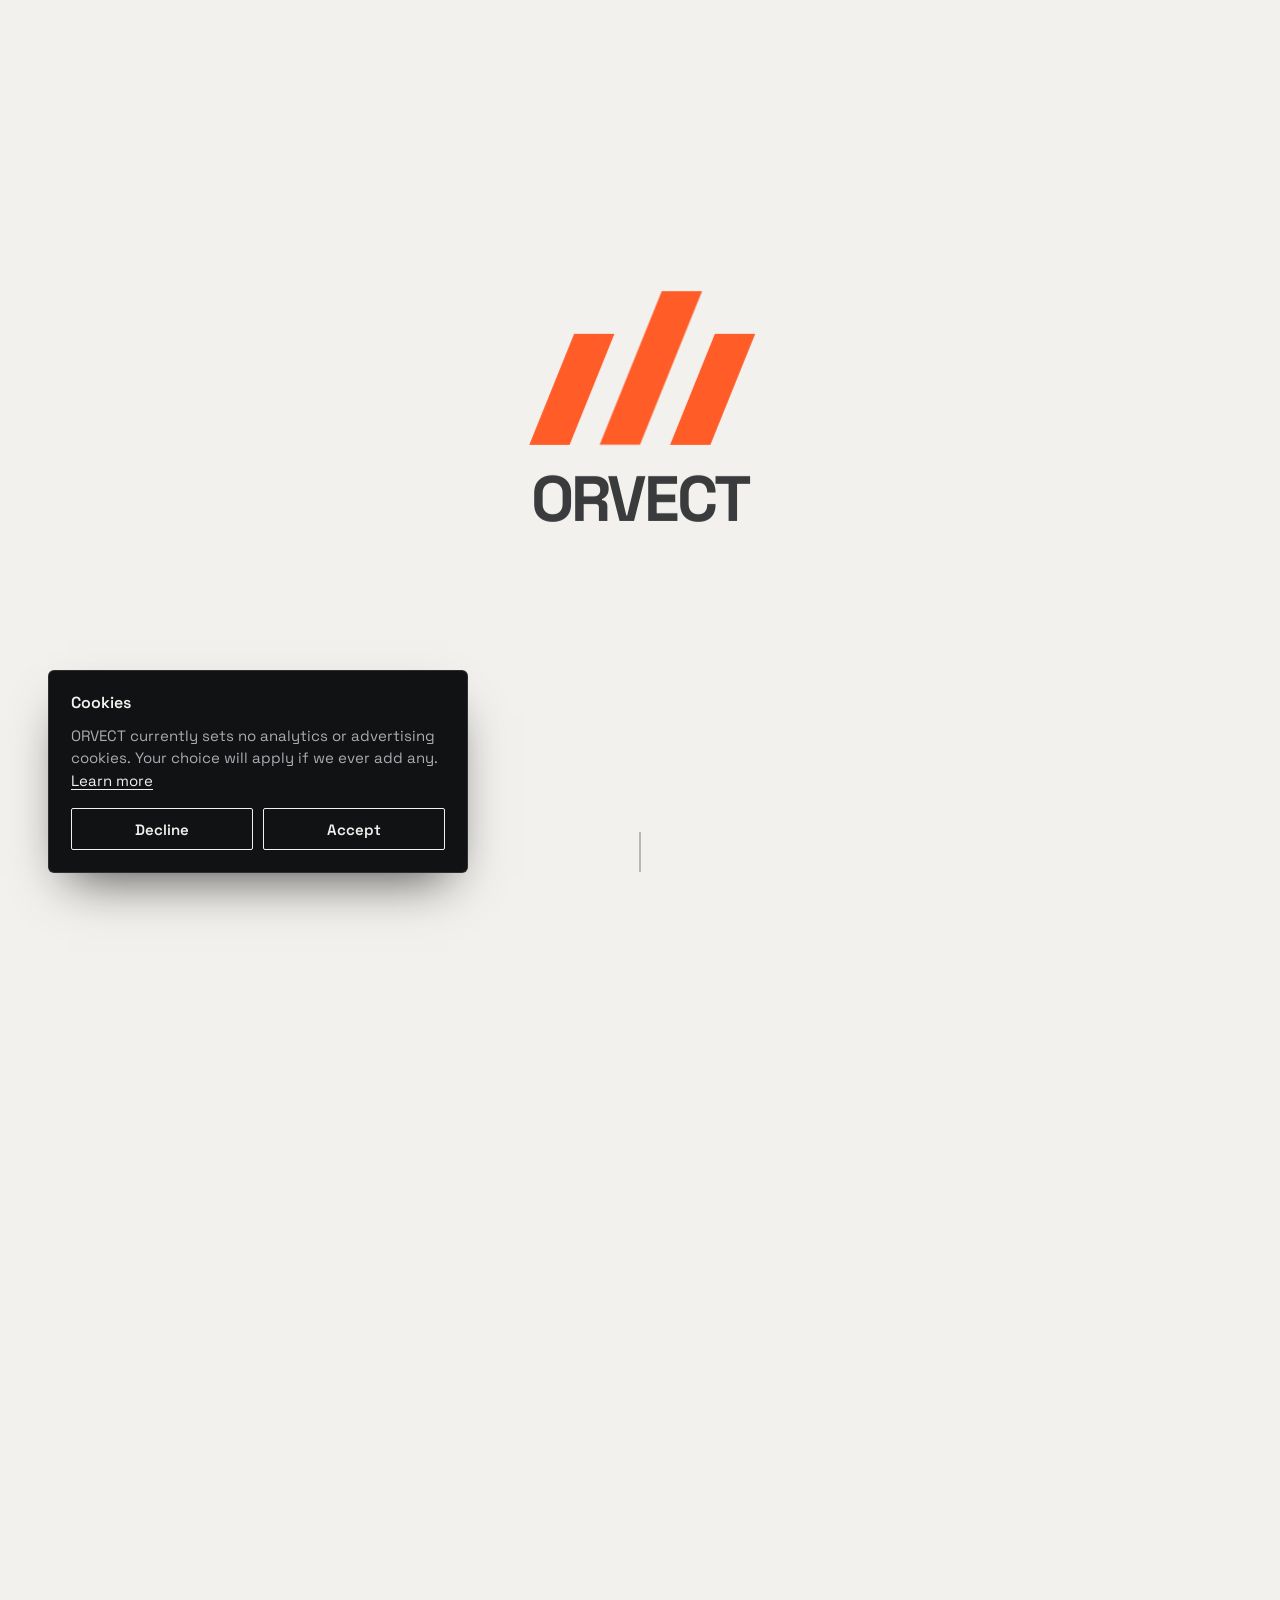
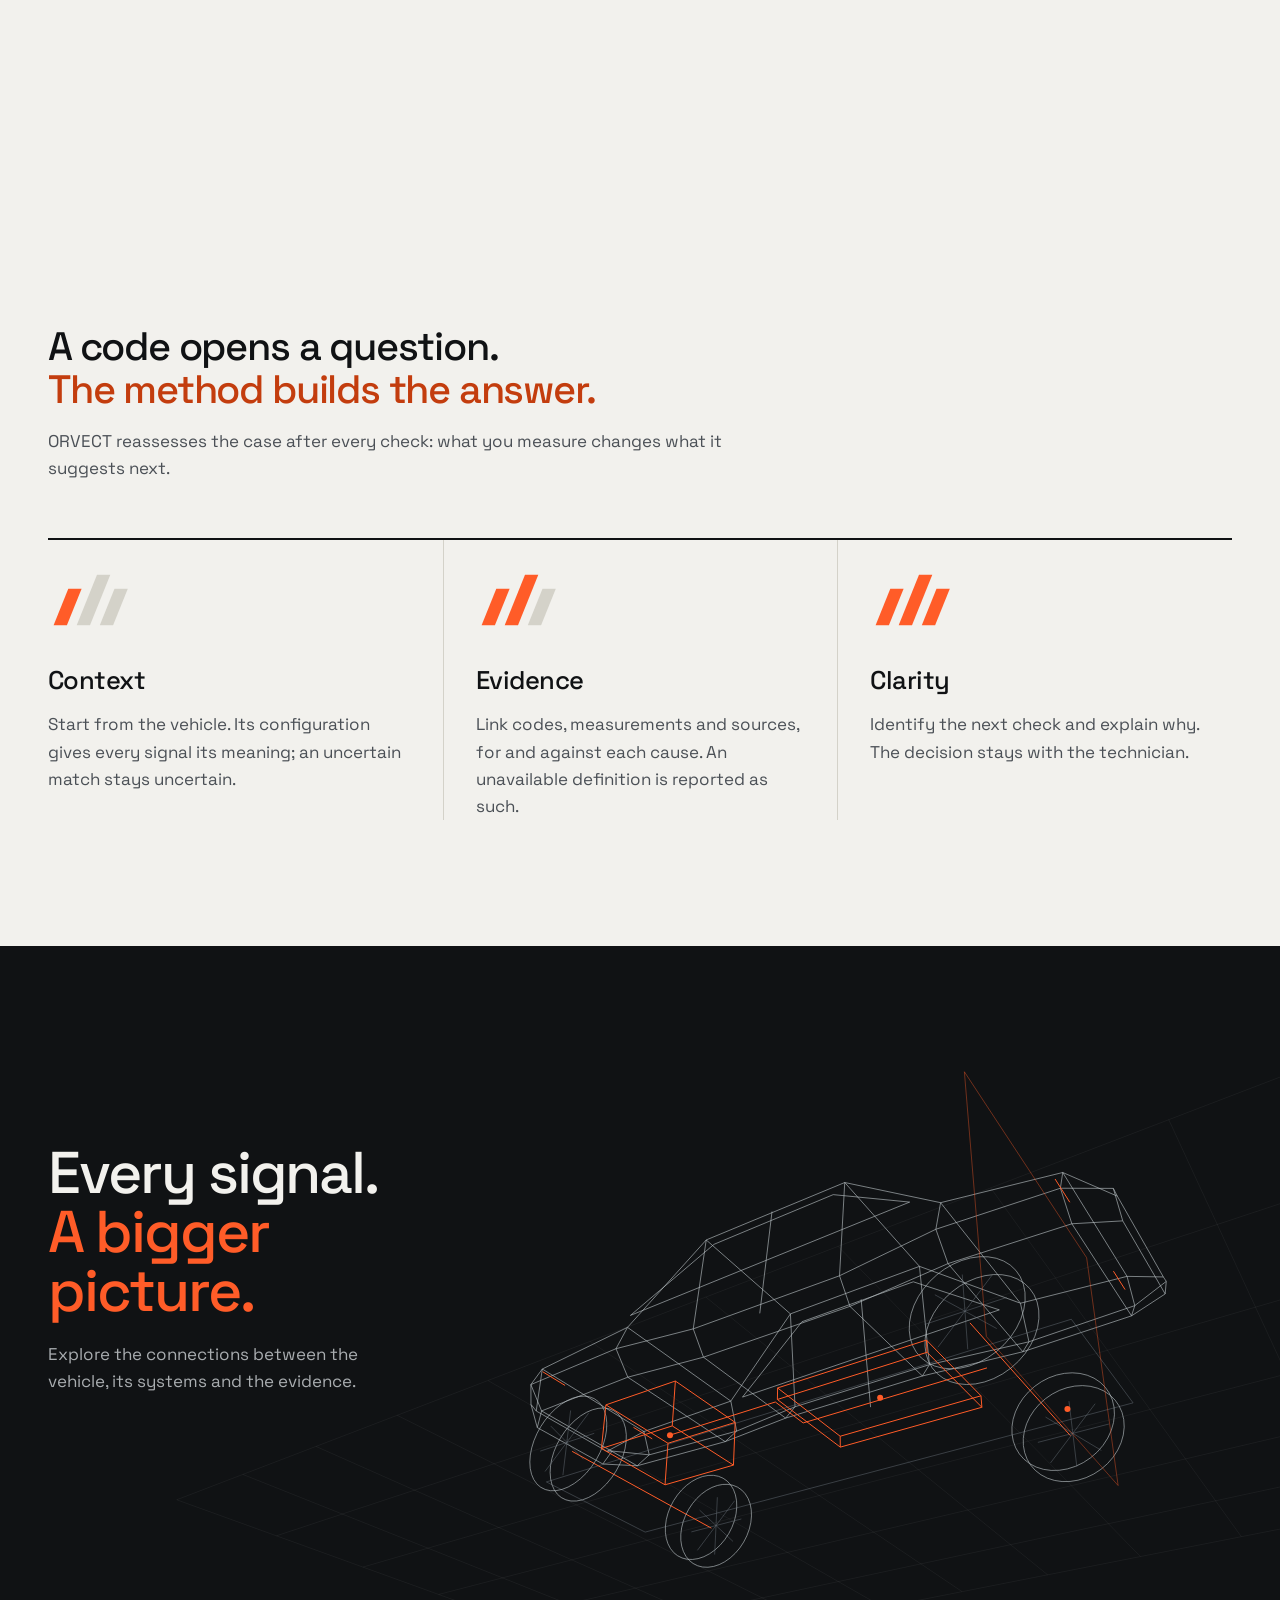
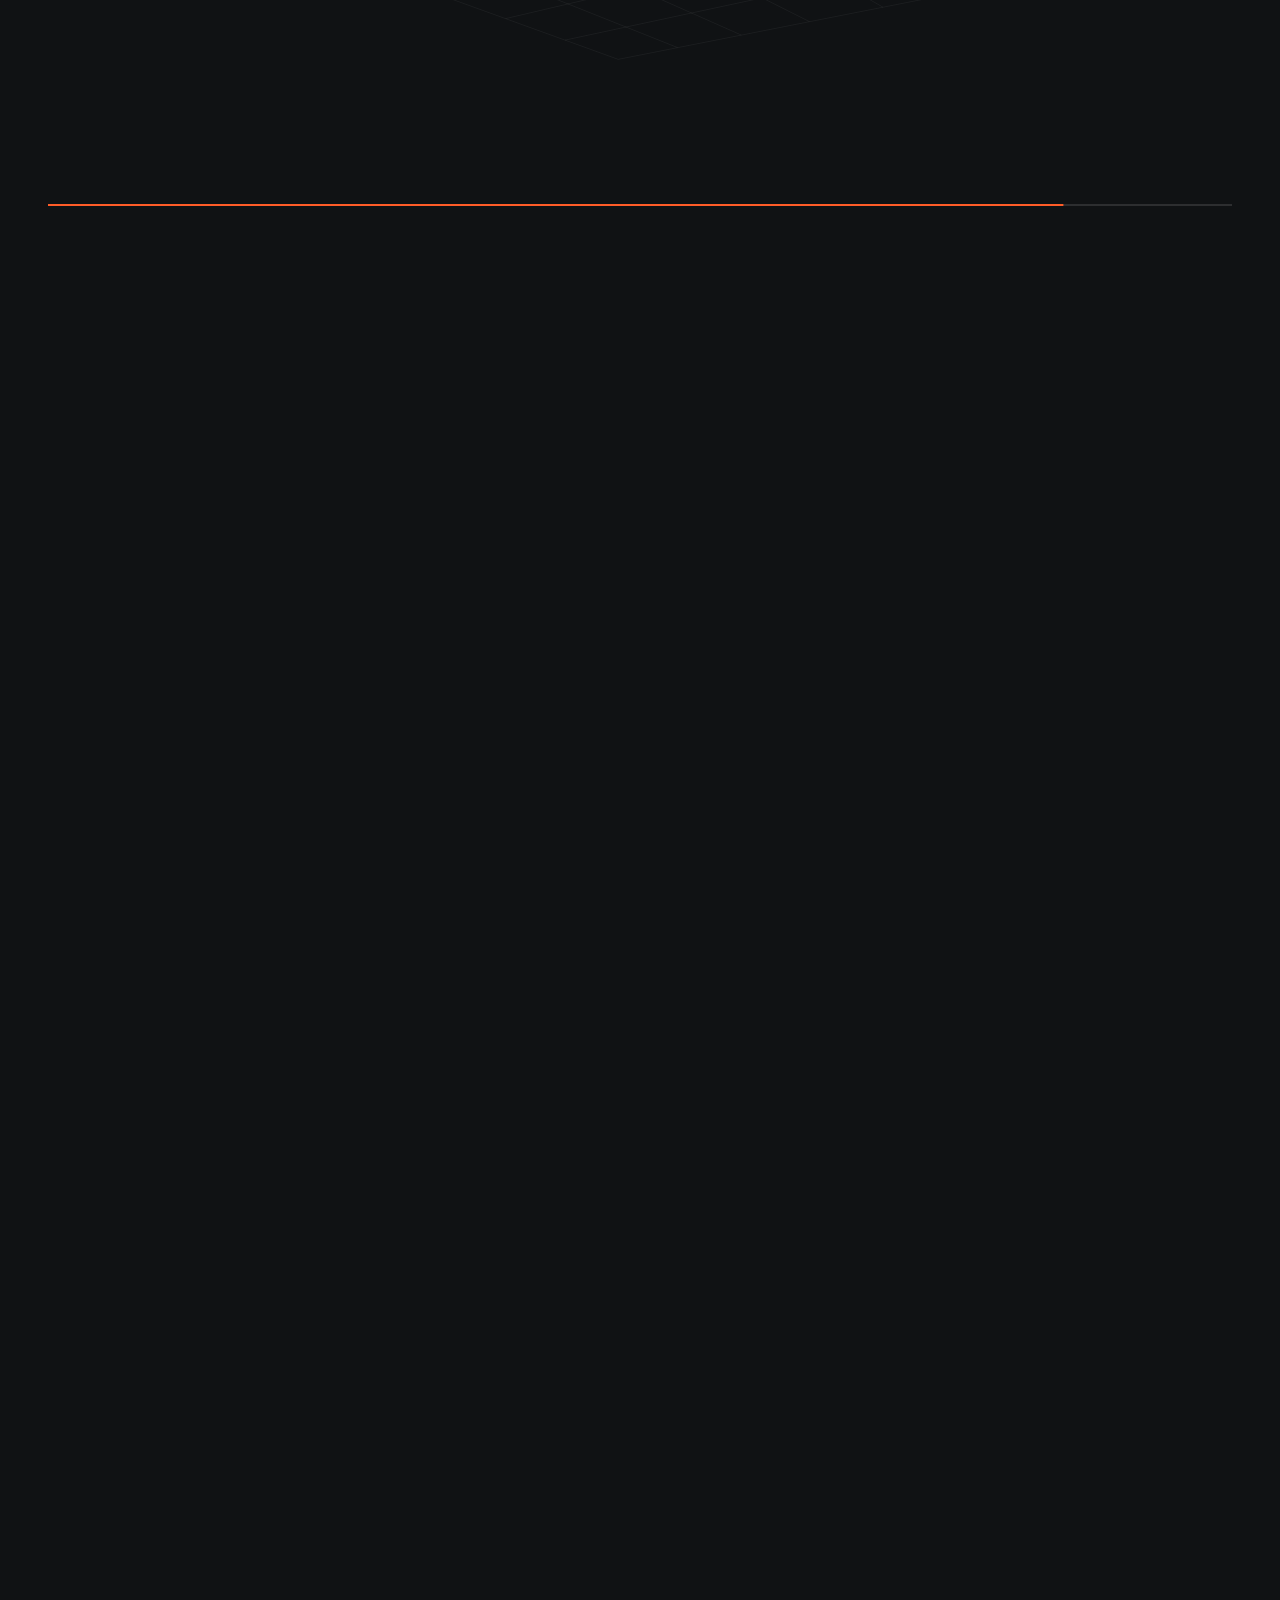
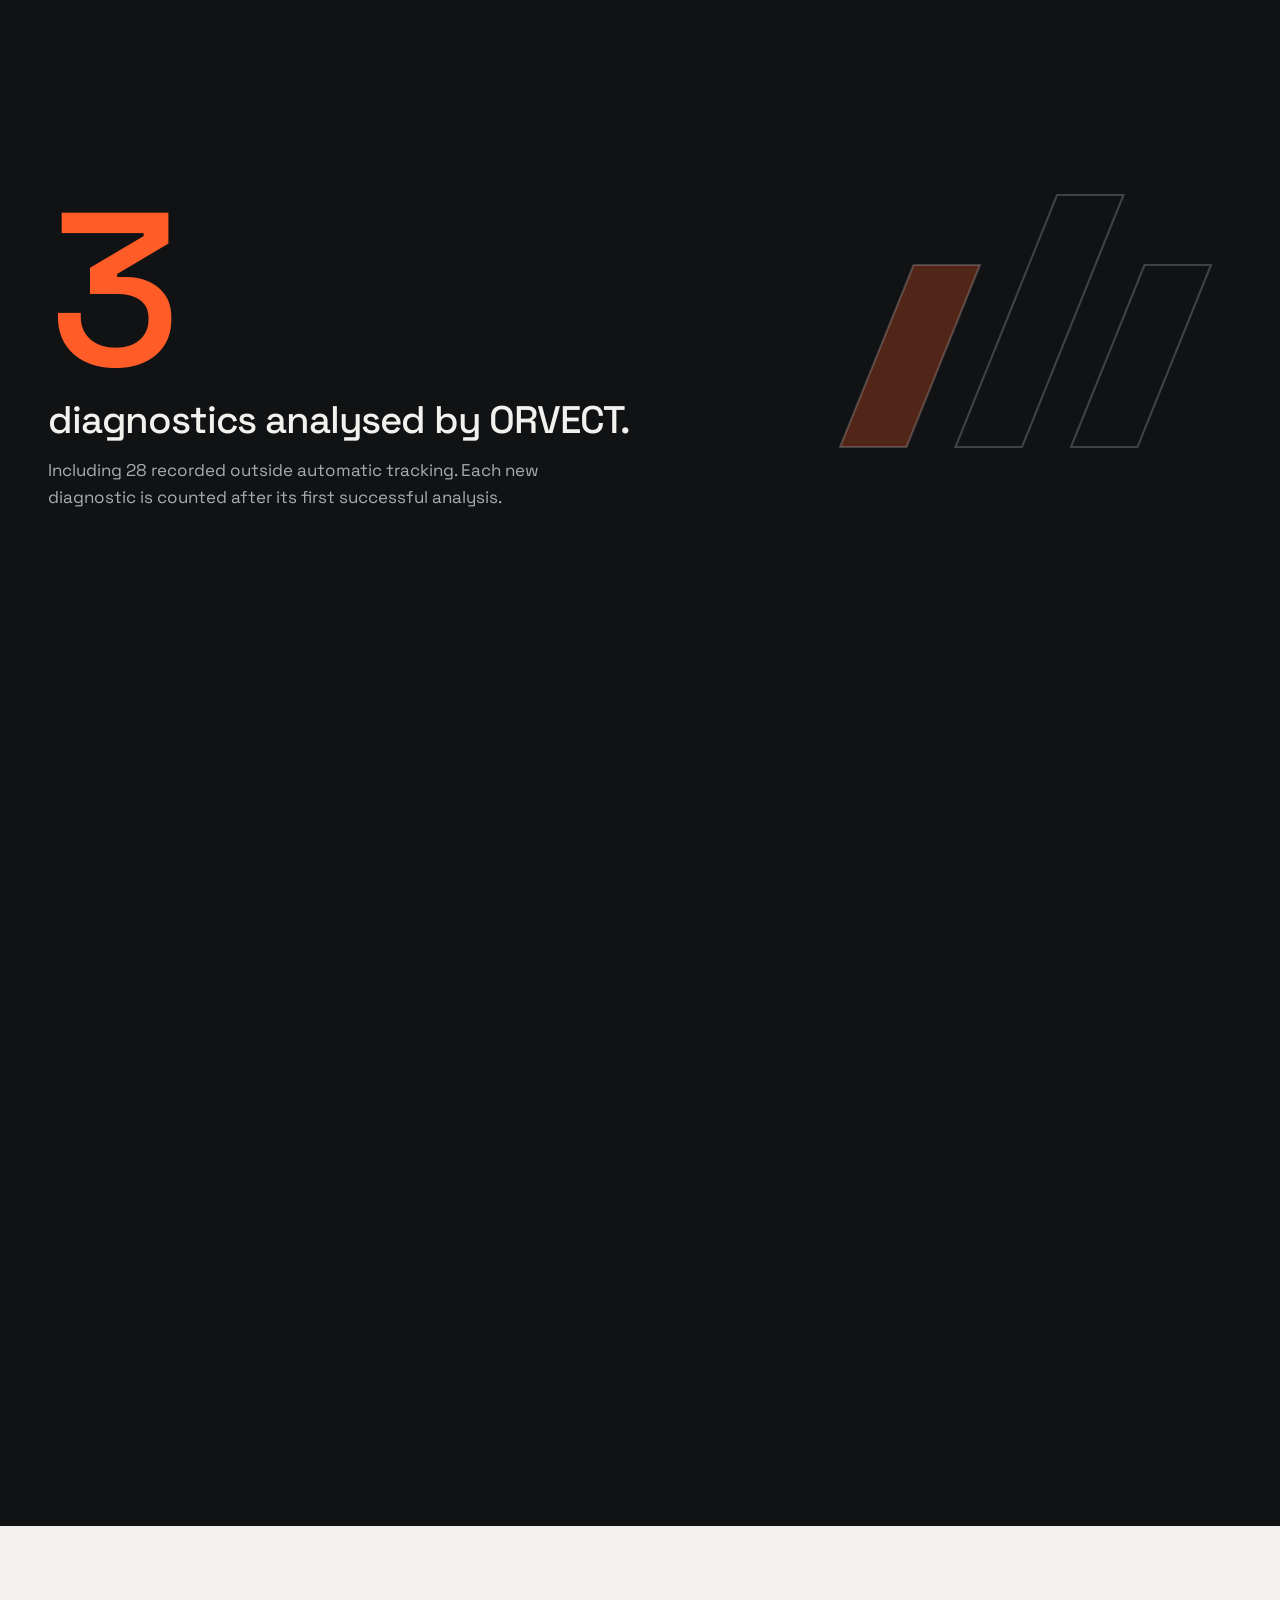
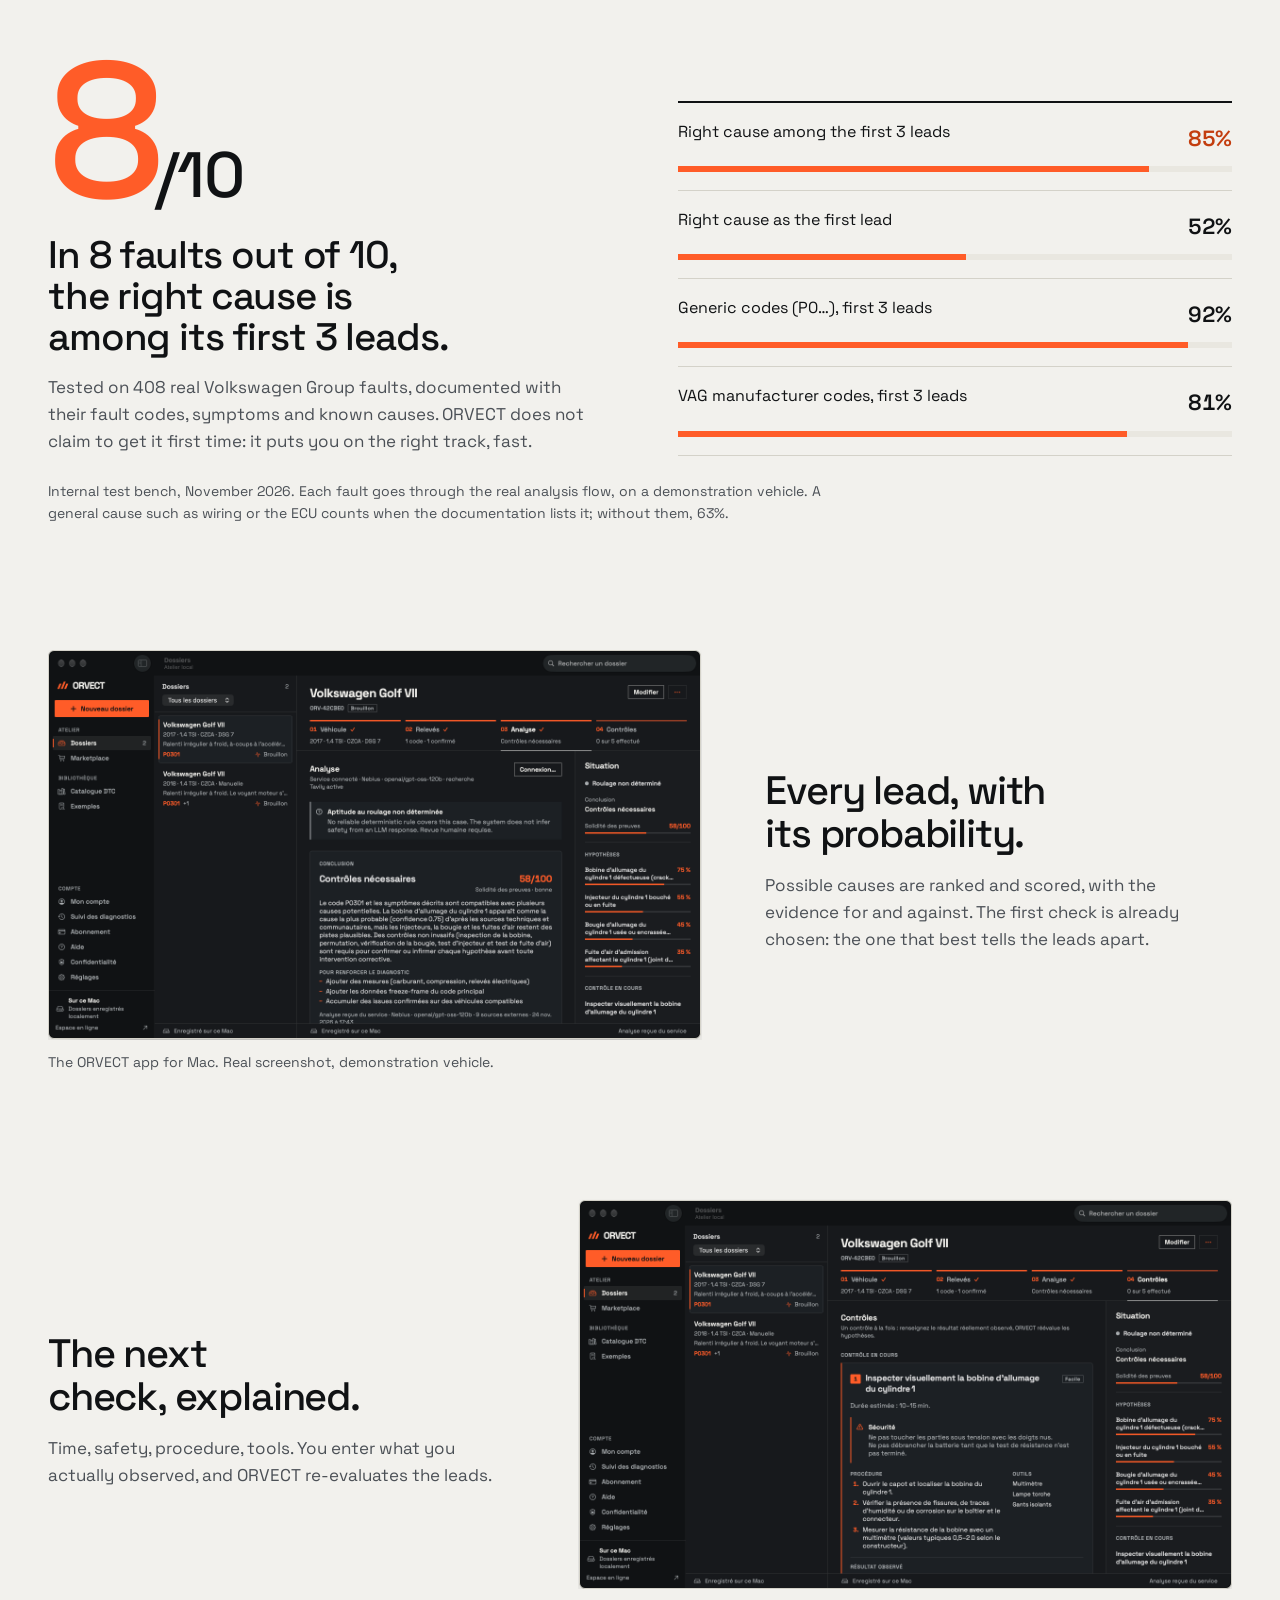
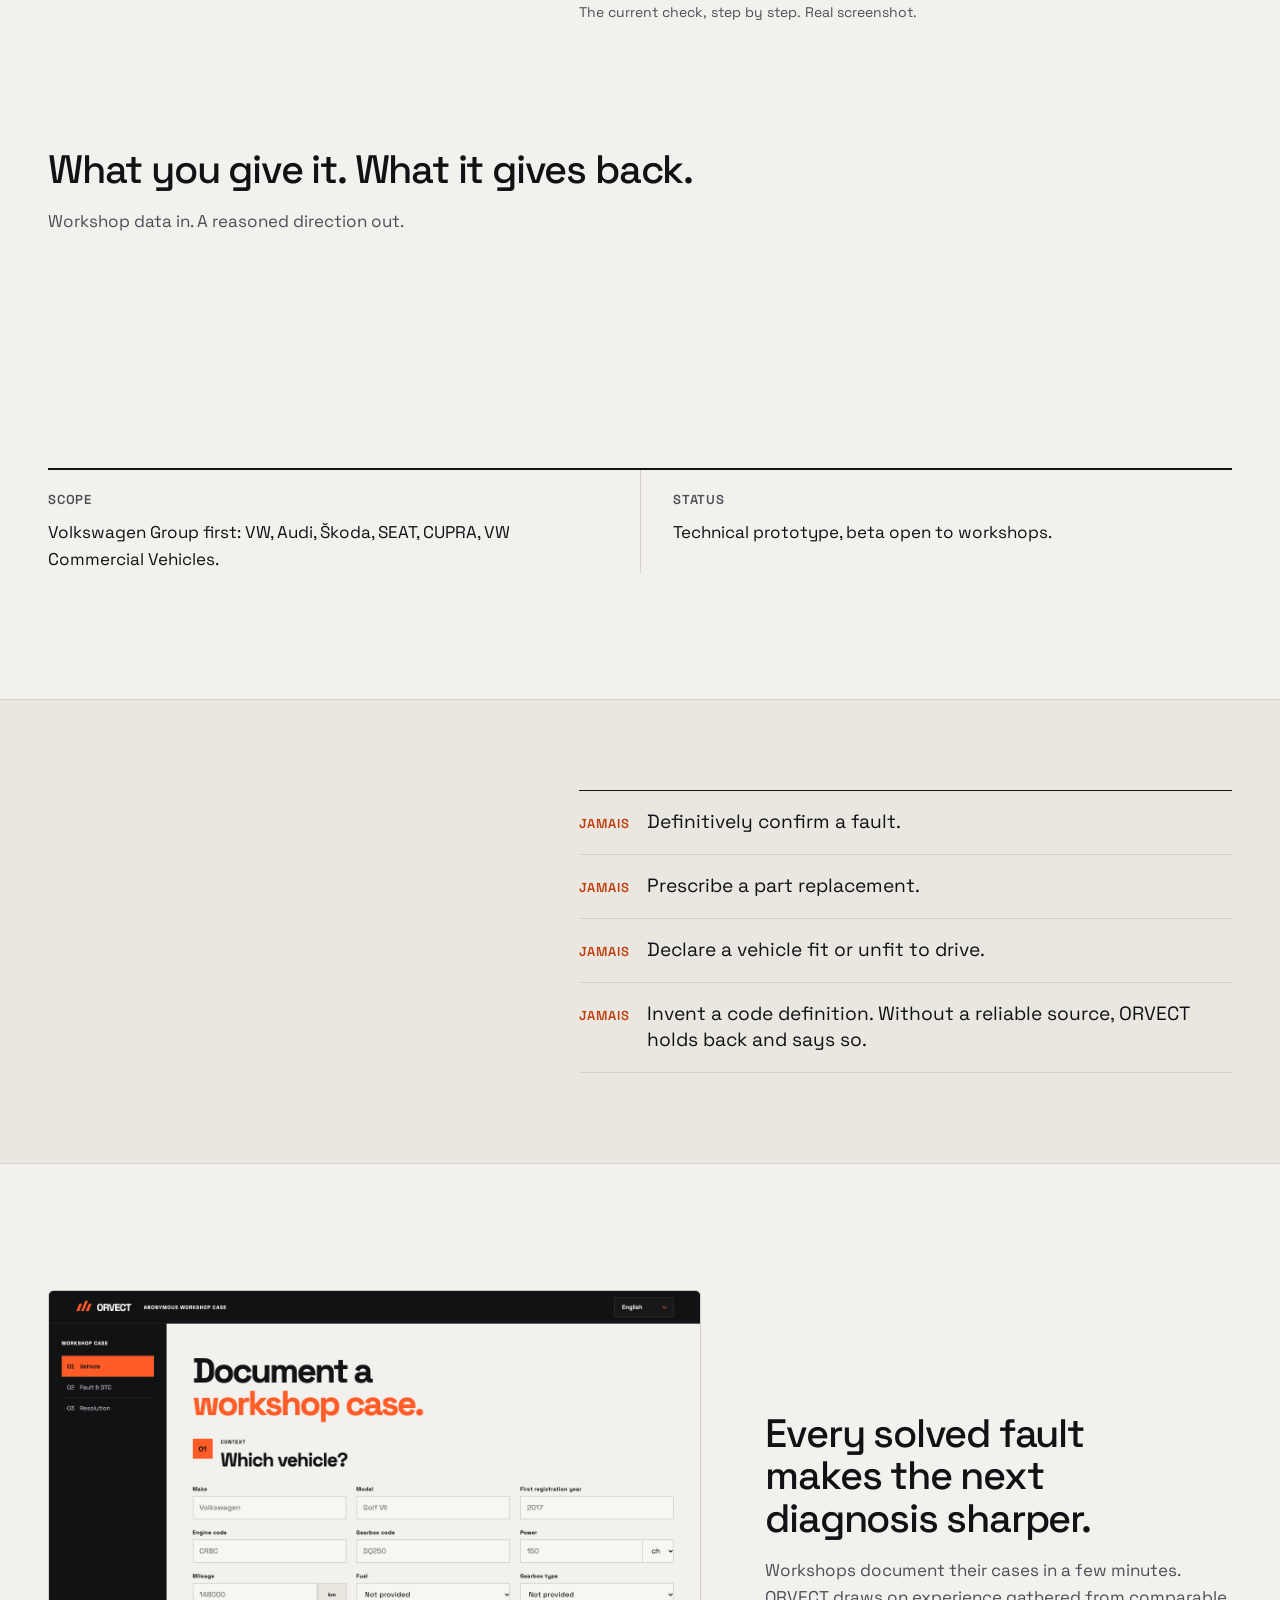
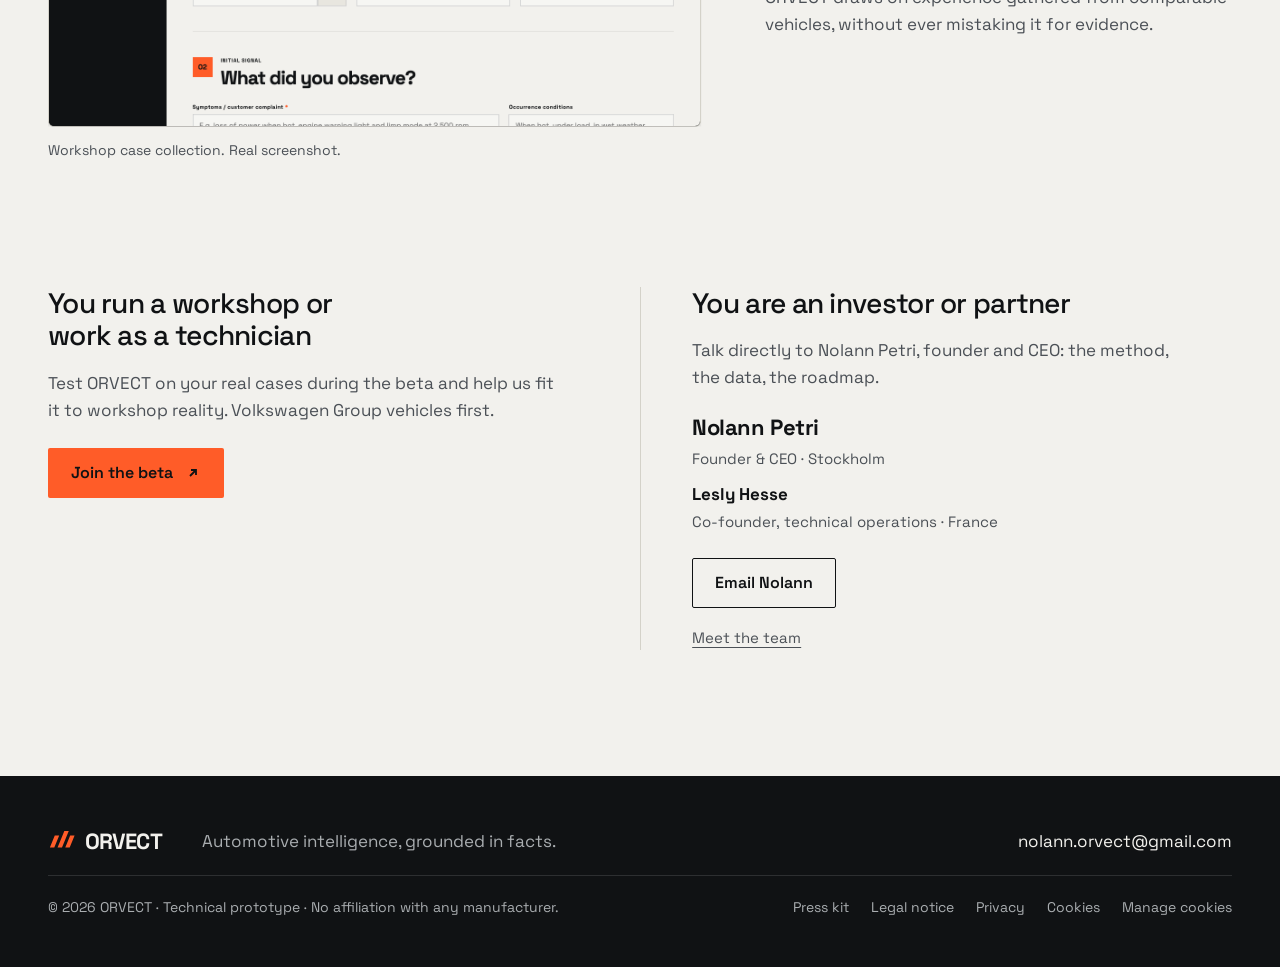
==== index.html @ 8eb427fc "Add a pricing page: Solo, Atelier and Garage+ plans, in 4 languages - tarifs.html: 49 € (100 diagnos" ====
<!doctype html>
<html lang="fr">
<head>
<meta charset="utf-8"><meta name="viewport" content="width=device-width,initial-scale=1"><meta name="theme-color" content="#f2f1ed">
<meta name="description" content="ORVECT relie les codes défauts, les symptômes et les données du véhicule pour classer les causes probables et aider les techniciens à décider quoi vérifier ensuite.">
<meta property="og:title" content="ORVECT — Au-delà du code défaut."><meta property="og:description" content="De l’information véhicule à la prochaine décision diagnostique."><meta property="og:site_name" content="ORVECT"><meta property="og:type" content="website"><meta property="og:locale" content="fr_FR"><meta property="og:url" content="https://orvect.fr/"><meta property="og:image" content="https://orvect.fr/v1/assets/orvect-social-preview.png"><meta name="twitter:card" content="summary_large_image"><meta name="robots" content="index,follow"><link rel="canonical" href="https://orvect.fr/">
<script>try{var l=localStorage.getItem('orvect-lang');if(!l){l='en';for(var a=navigator.languages||[navigator.language],i=0;i<a.length;i++){var c=String(a[i]).slice(0,2).toLowerCase();if(/^(fr|en|de|sv)$/.test(c)){l=c;break}}}if(l!=='fr'){var h=document.documentElement;h.lang=l;h.classList.add('i18n-wait');setTimeout(function(){h.classList.remove('i18n-wait')},3000)}}catch(e){}</script>
<title>ORVECT — Au-delà du code défaut.</title>
<link rel="icon" href="favicon.ico" sizes="48x48"><link rel="icon" href="favicon.svg" type="image/svg+xml"><link rel="icon" href="icon-192.png" type="image/png" sizes="192x192"><link rel="apple-touch-icon" href="apple-touch-icon.png"><link rel="manifest" href="site.webmanifest">
<link rel="preload" href="v1/assets/SpaceGrotesk.ttf" as="font" type="font/ttf" crossorigin>
<link rel="stylesheet" href="v2/site.css?v=7"><link rel="stylesheet" href="v2/a.css?v=14">
<script src="v2/i18n.js?v=8" defer></script><script src="v2/v2.js?v=14" defer></script><script src="v2/vehicle.js?v=1" defer></script>
<script type="application/ld+json">{"@context":"https://schema.org","@graph":[{"@type":"Organization","@id":"https://orvect.fr/#org","name":"ORVECT","url":"https://orvect.fr/","logo":"https://orvect.fr/logo.png","founder":{"@type":"Person","@id":"https://orvect.fr/vision.html#nolann-petri","name":"Nolann Petri","image":"https://orvect.fr/v2/assets/nolann-petri-fondateur-orvect.jpg"}},{"@type":"WebSite","name":"ORVECT","url":"https://orvect.fr/","publisher":{"@id":"https://orvect.fr/#org"},"@id":"https://orvect.fr/#website","alternateName":["Orvect","ORVECT diagnostic automobile"],"inLanguage":"fr"},{"@type":"ItemList","@id":"https://orvect.fr/#navigation","name":"Navigation principale","itemListElement":[{"@type":"SiteNavigationElement","position":1,"name":"L’approche","url":"https://orvect.fr/approche.html"},{"@type":"SiteNavigationElement","position":2,"name":"Le prototype","url":"https://orvect.fr/prototype.html"},{"@type":"SiteNavigationElement","position":3,"name":"La vision","url":"https://orvect.fr/vision.html"},{"@type":"SiteNavigationElement","position":4,"name":"Rejoindre la bêta","url":"https://orvect.fr/beta.html"}]}]}</script>
</head>
<body>
<a class="skip" href="#main">Aller au contenu</a>

<header class="site-header" data-header>
  <div class="bar">
    <a class="brand" href="index.html" aria-label="ORVECT, accueil"><img src="v1/assets/orvect-mark.svg" alt="" width="30" height="25">ORVECT</a>
    <nav aria-label="Navigation principale">
      <a href="approche.html">L’approche</a>
      <a href="prototype.html">Le prototype</a>
      <a href="vision.html">La vision</a>
      <a href="tarifs.html">Tarifs</a>
    </nav>
    <a class="btn btn-primary btn-small" href="beta.html">Rejoindre la bêta <svg aria-hidden="true" viewBox="0 0 16 16"><path d="M5 11 11 5M6 5h5v5"/></svg></a>
    <select class="lang-select" data-lang aria-label="Langue"><option value="fr">FR</option><option value="en">EN</option><option value="de">DE</option><option value="sv">SV</option></select>
    <button class="menu-toggle" type="button" data-menu-toggle aria-expanded="false" aria-label="Menu"><span></span><span></span></button>
  </div>
</header>

<main id="main">
  <section class="intro" data-intro aria-labelledby="hero-title">
    <div class="stage">
      <div class="lockup">
        <h1 id="hero-title" class="wordmark" data-text="ORVECT">ORVECT<span class="sr-only"> — Au-delà du code défaut.</span></h1>
      </div>
      <div class="layers" aria-hidden="true">
        <span class="layer"><span class="skew"><i class="fill"></i></span></span>
        <span class="layer"><span class="skew"><i class="fill"></i></span></span>
        <span class="layer"><span class="skew"><i class="fill"></i></span></span>
      </div>
      <figure class="product">
        <div class="shot-frame"><img src="v2/assets/program-fr.png" width="1440" height="960" alt="Écran d’identification du véhicule dans l’atelier ORVECT : saisie par VIN, par plaque ou manuelle, et étapes Identification, Vérification, DTC et symptômes, Résultats."></div>
        <figcaption>L’atelier ORVECT aujourd’hui. Capture réelle, données de démonstration synthétiques.</figcaption>
      </figure>
      <p class="cue" aria-hidden="true"><span></span></p>
    </div>
  </section>

  <section class="method-sec wrap" aria-labelledby="method-title">
    <div class="section-head rise" data-reveal>
      <h2 id="method-title">Un code ouvre une question. <span>La méthode construit la réponse.</span></h2>
      <p>ORVECT réévalue le dossier après chaque contrôle : ce que vous mesurez change ce qu’il vous propose ensuite.</p>
    </div>
    <ol class="method-steps" data-reveal>
      <li><svg class="step-mark" viewBox="0 0 120 100" aria-hidden="true"><path d="M8 76 29 24h19L27 76Z"/><path d="M41 76 70 4h19L60 76Z"/><path d="M74 76 95 24h19L93 76Z"/></svg><h3>Contexte</h3><p>Partir du véhicule. Sa configuration donne son sens à chaque signal ; une correspondance incertaine reste incertaine.</p></li>
      <li><svg class="step-mark" viewBox="0 0 120 100" aria-hidden="true"><path d="M8 76 29 24h19L27 76Z"/><path d="M41 76 70 4h19L60 76Z"/><path d="M74 76 95 24h19L93 76Z"/></svg><h3>Preuves</h3><p>Relier codes, mesures et sources, pour et contre chaque cause. Une définition indisponible est signalée comme telle.</p></li>
      <li><svg class="step-mark" viewBox="0 0 120 100" aria-hidden="true"><path d="M8 76 29 24h19L27 76Z"/><path d="M41 76 70 4h19L60 76Z"/><path d="M74 76 95 24h19L93 76Z"/></svg><h3>Clarté</h3><p>Identifier le prochain contrôle et expliquer pourquoi. La décision reste celle du technicien.</p></li>
    </ol>
  </section>

  <section class="vehicle band-dark" data-vehicle aria-labelledby="vehicle-title">
    <div class="vehicle-stage">
      <canvas aria-hidden="true"></canvas>
      <div class="vehicle-copy wrap">
        <h2 id="vehicle-title">Chaque signal. <span>Une vue d’ensemble.</span></h2>
        <p>Explorez les liens entre le véhicule, ses systèmes et les preuves.</p>
      </div>
      <div class="vehicle-progress wrap" aria-hidden="true"><i></i></div>
    </div>
  </section>

  <section class="proof band-dark" data-proof aria-labelledby="proof-title">
    <div class="proof-stage">
      <div class="wrap proof-grid">
        <div class="proof-copy">
          <p class="proof-num" aria-hidden="true"><strong data-proof-count data-historical="28" data-endpoint="https://orvect-api.onrender.com/api/public/metrics">40</strong></p>
          <h2 id="proof-title"><span class="sr-only" data-proof-sr>40 </span>diagnostics analysés par ORVECT.</h2>
          <p class="proof-note">Dont 28 enregistrés hors suivi automatique. Chaque nouveau diagnostic est compté après sa première analyse réussie.</p>
        </div>
        <svg class="proof-mark" viewBox="0 0 120 100" aria-hidden="true"><path d="M8 76 29 24h19L27 76Z"/><path d="M41 76 70 4h19L60 76Z"/><path d="M74 76 95 24h19L93 76Z"/></svg>
      </div>
    </div>
  </section>

  <section class="bench wrap" aria-labelledby="bench-title" data-reveal>
    <div class="bench-grid">
      <div class="bench-lead">
        <p class="bench-num" aria-hidden="true"><strong>8</strong><span>/10</span></p>
        <h2 id="bench-title">Dans 8 pannes sur 10, la bonne cause est parmi ses 3 premières pistes.</h2>
        <p>Testé sur 408 pannes réelles du groupe Volkswagen, documentées avec leurs codes défaut, leurs symptômes et leurs causes connues. ORVECT ne prétend pas trouver du premier coup : il vous met vite sur la bonne voie.</p>
      </div>
      <dl class="bench-bars">
        <div style="--v:.85"><dt>Bonne cause dans les 3 premières pistes</dt><dd>85 %</dd></div>
        <div style="--v:.52"><dt>Bonne cause en première piste</dt><dd>52 %</dd></div>
        <div style="--v:.92"><dt>Codes génériques (P0…), 3 premières pistes</dt><dd>92 %</dd></div>
        <div style="--v:.81"><dt>Codes constructeur VAG, 3 premières pistes</dt><dd>81 %</dd></div>
      </dl>
    </div>
    <p class="bench-note">Banc de test interne, novembre 2026. Chaque panne passe par le vrai parcours d’analyse, sur un véhicule de démonstration. Une cause générale comme le câblage ou le calculateur compte quand la documentation la cite ; sans elles, 63 %.</p>
  </section>

  <section class="cases wrap" aria-labelledby="mac-title">
    <figure class="shot" data-reveal>
      <div class="shot-frame"><img src="v2/assets/mac-analyse-fr.png" width="2760" height="1640" loading="lazy" alt="App ORVECT pour Mac : analyse d’un raté au cylindre 1 sur une Golf VII 1.4 TSI. Quatre hypothèses classées avec leur probabilité, de la bobine d’allumage à 75 % à une fuite d’air à 35 %, et le premier contrôle proposé."></div>
      <figcaption>L’app ORVECT pour Mac. Capture réelle, véhicule de démonstration.</figcaption>
    </figure>
    <div class="section-head">
      <h2 id="mac-title">Chaque piste, avec sa probabilité.</h2>
      <p>Les causes possibles sont classées et chiffrées, avec les éléments pour et contre. Le premier contrôle est déjà choisi : celui qui départage le mieux les pistes.</p>
    </div>
  </section>

  <section class="cases cases-flip wrap" aria-labelledby="check-title">
    <figure class="shot" data-reveal>
      <div class="shot-frame"><img src="v2/assets/mac-controle-fr.png" width="2760" height="1640" loading="lazy" alt="Étape Contrôles de l’app ORVECT pour Mac : inspecter visuellement la bobine d’allumage du cylindre 1, avec la durée estimée, les consignes de sécurité, la procédure et les outils."></div>
      <figcaption>Le contrôle en cours, pas à pas. Capture réelle.</figcaption>
    </figure>
    <div class="section-head">
      <h2 id="check-title">Le prochain contrôle, expliqué.</h2>
      <p>Durée, sécurité, procédure, outils. Vous saisissez ce que vous avez réellement observé, et ORVECT réévalue les pistes.</p>
    </div>
  </section>

  <section class="io wrap" aria-labelledby="io-title" data-reveal>
    <div class="section-head">
      <h2 id="io-title">Ce que vous lui donnez. Ce qu’il vous rend.</h2>
      <p>Des données d’atelier en entrée. Une direction argumentée en sortie.</p>
    </div>
    <div class="io-grid">
      <ul class="chips chips-in" aria-label="Ce que vous donnez">
        <li>VIN ou plaque</li><li>Codes défauts confirmés</li><li>Symptômes</li><li>Mesures</li><li>Photos</li>
      </ul>
      <div class="io-mark" aria-hidden="true">
        <svg viewBox="0 0 120 100"><path d="M8 76 29 24h19L27 76Z"/><path d="M41 76 70 4h19L60 76Z"/><path d="M74 76 95 24h19L93 76Z"/></svg>
        <i></i>
      </div>
      <ul class="chips chips-out" aria-label="Ce qu’ORVECT rend">
        <li>Causes probables, classées</li><li>Éléments pour et contre</li><li>Sources de chaque définition</li><li class="next">Le prochain contrôle</li>
      </ul>
    </div>
    <dl class="facts">
      <div><dt>Périmètre</dt><dd>Groupe Volkswagen d’abord : VW, Audi, Škoda, SEAT, CUPRA, VW Utilitaires.</dd></div>
      <div><dt>Statut</dt><dd>Prototype technique, bêta ouverte aux ateliers.</dd></div>
    </dl>
  </section>

  <section class="limits" aria-labelledby="limits-title">
    <div class="wrap limits-grid">
      <div class="section-head" data-reveal>
        <h2 id="limits-title">Ce qu’ORVECT ne fera jamais.</h2>
        <p>Ces limites sont tenues par du code exécuté après la réponse du modèle, pas seulement par des consignes.</p>
      </div>
      <ul class="never" data-reveal>
        <li>Confirmer définitivement une panne.</li>
        <li>Prescrire le remplacement d’une pièce.</li>
        <li>Déclarer un véhicule apte ou inapte à rouler.</li>
        <li>Inventer une définition de code. Sans source fiable, ORVECT s’abstient et le dit.</li>
      </ul>
    </div>
  </section>

  <section class="cases wrap" aria-labelledby="cases-title">
    <figure class="shot" data-reveal>
      <div class="shot-frame"><img src="v2/assets/collection-fr.png" width="1440" height="960" loading="lazy" alt="Formulaire ORVECT « Documenter un cas atelier » : marque, modèle, code moteur, code boîte, kilométrage, puis symptômes observés."></div>
      <figcaption>Collecte de cas atelier. Capture réelle.</figcaption>
    </figure>
    <div class="section-head">
      <h2 id="cases-title">Chaque panne résolue rend le suivant plus juste.</h2>
      <p>Les ateliers documentent leurs cas en quelques minutes. ORVECT s’appuie sur l’expérience accumulée sur des véhicules comparables, sans jamais la confondre avec une preuve.</p>
    </div>
  </section>

  <section class="doors wrap" id="fondateurs" aria-labelledby="doors-title">
    <h2 id="doors-title" class="sr-only">Deux façons d’avancer avec ORVECT</h2>
    <div class="door" data-reveal>
      <h3>Vous êtes un atelier ou un technicien</h3>
      <p>Testez ORVECT sur vos cas réels pendant la bêta et aidez-nous à l’ajuster aux réalités de l’atelier. Priorité aux véhicules du groupe Volkswagen.</p>
      <a class="btn btn-primary" href="beta.html">Rejoindre la bêta <svg aria-hidden="true" viewBox="0 0 16 16"><path d="M5 11 11 5M6 5h5v5"/></svg></a>
    </div>
    <div class="door" data-reveal>
      <h3>Vous êtes investisseur ou partenaire</h3>
      <p>Parlez directement à Nolann Petri, fondateur et CEO : la méthode, les données, la feuille de route.</p>
      <ul class="founders">
        <li><b>Nolann Petri</b><span>Fondateur &amp; CEO · Stockholm</span></li>
        <li><b>Lesly Hesse</b><span>Cofondateur, opérations techniques · France</span></li>
      </ul>
      <a class="btn btn-ghost" href="mailto:nolann.orvect@gmail.com?subject=ORVECT">Écrire à Nolann</a> <a class="text-more" href="vision.html#equipe">Voir l’équipe</a>
    </div>
  </section>
</main>

<footer class="site-footer">
  <div class="wrap footer-grid">
    <a class="brand" href="index.html"><img src="v1/assets/orvect-mark.svg" alt="" width="30" height="25">ORVECT</a>
    <p>L’intelligence automobile, ancrée dans les faits.</p>
    <a href="mailto:nolann.orvect@gmail.com">nolann.orvect@gmail.com</a>
    <div class="fine">
      <p>© 2026 ORVECT · Prototype technique · Aucune affiliation avec un constructeur.</p>
      <nav class="legal-links" aria-label="Informations légales"><a href="presse.html">Kit presse</a><a href="legal.html#mentions">Mentions légales</a><a href="legal.html#confidentialite">Confidentialité</a><a href="legal.html#cookies">Cookies</a><button type="button" class="linklike" data-consent-open>Gérer les cookies</button></nav>
    </div>
  </div>
</footer>
</body>
</html>
---- v2/site.css ----
/* ORVECT V2 — socle commun : couleurs, typo, boutons, header à deux états, footer, apparitions. */
@font-face{font-family:"Space Grotesk";src:url("../v1/assets/SpaceGrotesk.ttf") format("truetype");font-weight:300 700;font-display:swap}

:root{
  --paper:#f2f1ed; --paper-2:#e9e7e0; --ink:#101214; --ink-2:#4b5056; --line:#d4d2c9;
  --accent:#ff5c28; --accent-ink:#c33d0e; --on-dark:#f2f1ed; --on-dark-2:#a9adb0; --line-dark:#ffffff1f;
  --ease:cubic-bezier(.16,1,.3,1);
  --gutter:clamp(20px,4vw,48px); --max:1240px; --header:72px;
}
*{box-sizing:border-box}
html{scroll-behavior:smooth;scroll-padding-top:calc(var(--header) + 16px)}
body{margin:0;background:var(--paper);color:var(--ink);font:400 17px/1.6 "Space Grotesk",system-ui,sans-serif;-webkit-font-smoothing:antialiased;text-rendering:optimizeLegibility}
img{display:block;max-width:100%;height:auto}
a{color:inherit}
::selection{background:var(--accent);color:var(--ink)}
:focus-visible{outline:2px solid var(--accent-ink);outline-offset:3px}
.wrap{width:100%;max-width:calc(var(--max) + 2 * var(--gutter));margin-inline:auto;padding-inline:var(--gutter)}
.sr-only{position:absolute;width:1px;height:1px;overflow:hidden;clip:rect(0 0 0 0);white-space:nowrap}
.skip{position:absolute;left:12px;top:-60px;z-index:100;padding:10px 14px;background:var(--ink);color:var(--on-dark)}
.skip:focus{top:12px}
h1,h2,h3{margin:0;font-weight:500;text-wrap:balance}
h2{font-size:clamp(30px,3.1vw,44px);line-height:1.08;letter-spacing:-.03em}
h3{font-size:20px;line-height:1.3;letter-spacing:-.015em}
p{margin:0}

/* Buttons */
.btn{display:inline-flex;align-items:center;gap:12px;min-height:50px;padding:0 22px;background:transparent;font-family:inherit;font-weight:600;font-size:16px;cursor:pointer;text-decoration:none;border:1px solid transparent;border-radius:2px;transition:background-color .2s,color .2s,border-color .2s,transform .2s var(--ease)}
.btn svg{width:16px;height:16px;fill:none;stroke:currentColor;stroke-width:1.8;transition:transform .25s var(--ease)}
.btn:hover svg{transform:translate(2px,-2px)}
.btn-primary{background:var(--accent);color:var(--ink)}
.btn-primary:hover{background:var(--ink);color:var(--on-dark)}
.btn-ghost{border-color:var(--ink);color:var(--ink)}
.btn-ghost:hover{background:var(--ink);color:var(--on-dark)}
.btn:active{transform:translateY(1px)}
.btn-small{min-height:42px;padding:0 16px;font-size:15px}

/* Header: transparent on arrival, full bar at rest, detached bar while reading down */
.site-header{position:sticky;top:0;z-index:50;height:var(--header)}
.site-header{transition:transform .5s var(--ease),opacity .35s}
.intro-active .site-header:not(:focus-within){transform:translateY(-110%);opacity:0;pointer-events:none}
.site-header .bar{position:relative;height:100%;max-width:calc(var(--max) + 2 * var(--gutter));margin-inline:auto;padding-inline:var(--gutter);display:flex;align-items:center;gap:32px;transition:padding .45s var(--ease)}
.site-header::before{content:"";position:absolute;inset:0;background:var(--ink);border-bottom:1px solid var(--line-dark);transition:inset .45s var(--ease),border-radius .45s var(--ease),box-shadow .45s var(--ease),background-color .3s,border-color .3s,opacity .4s}
.site-header.is-floating::before{inset:10px max(12px,calc((100% - 1180px) / 2));border:1px solid var(--line-dark);border-radius:8px;background:#1a1d20d9;-webkit-backdrop-filter:blur(14px) saturate(140%);backdrop-filter:blur(14px) saturate(140%);box-shadow:0 12px 30px -12px #000000b3}
.site-header.is-floating .bar{padding-inline:max(32px,calc((100% - 1180px) / 2 + 20px))}
.site-header.is-floating{pointer-events:none}
.site-header.is-floating .bar>*{pointer-events:auto}
.brand{display:inline-flex;align-items:center;gap:9px;font-weight:700;font-size:22px;letter-spacing:-.04em;text-decoration:none;color:var(--on-dark);transition:opacity .4s}
.brand img{width:28px;height:auto}
.site-header nav{display:flex;gap:28px;margin-left:auto;font-size:15px}
.site-header nav a{text-decoration:none;white-space:nowrap;color:var(--on-dark-2);padding-block:6px;border-bottom:1px solid transparent;transition:color .2s,border-color .2s}
.site-header nav a:hover{color:var(--on-dark);border-bottom-color:var(--on-dark-2)}
.menu-toggle{display:none}
/* Language: a native select, codes only so it reads the same in every language */
.lang-select{-webkit-appearance:none;appearance:none;height:36px;padding:0 28px 0 12px;border:1px solid var(--line-dark);border-radius:2px;background:transparent url("data:image/svg+xml,%3Csvg xmlns='http://www.w3.org/2000/svg' viewBox='0 0 10 6'%3E%3Cpath d='M1 1l4 4 4-4' fill='none' stroke='%23a9adb0' stroke-width='1.5'/%3E%3C/svg%3E") no-repeat right 10px center/10px 6px;color:var(--on-dark);font-family:inherit;font-size:14px;font-weight:600;letter-spacing:.04em;cursor:pointer;transition:border-color .2s}
.lang-select:hover{border-color:var(--on-dark-2)}
.lang-select option{color:var(--ink);background:var(--paper)}
.site-header :focus-visible{outline-color:var(--accent)}
.i18n-wait body{visibility:hidden}

.shot-frame{border:1px solid var(--line);border-radius:6px;overflow:hidden;background:var(--ink);box-shadow:0 30px 60px -30px #10121459,0 2px 6px #1012140f}
figcaption{margin-top:12px;font-size:14px;color:var(--ink-2)}
.section-head{display:grid;gap:16px;max-width:62ch}
.section-head p{color:var(--ink-2)}
.js .section-head[data-reveal]{opacity:0;transform:translateY(14px);transition:opacity .7s ease,transform .8s var(--ease)}
.js .section-head[data-reveal].is-in{opacity:1;transform:none}

/* Apparition générique */
.js .rise{opacity:0;transform:translateY(16px);transition:opacity .7s ease,transform .8s var(--ease)}
.rise.is-in{opacity:1;transform:none}

/* Bande sombre réutilisable */
.band-dark{background:var(--ink);color:var(--on-dark)}
.band-dark .section-head p,.band-dark figcaption{color:var(--on-dark-2)}
.band-dark .btn-ghost{border-color:var(--on-dark);color:var(--on-dark)}
.band-dark .btn-ghost:hover{background:var(--on-dark);color:var(--ink)}
.band-dark .btn-primary:hover{background:var(--on-dark);color:var(--ink)}
.band-dark ::selection{color:var(--ink)}
.band-dark :focus-visible{outline-color:var(--accent)}

/* Pages sombres (Prototype, Vision) : même identité, fond graphite */
.theme-dark{background:var(--ink);color:var(--on-dark)}
.theme-dark .page-hero .lead,.theme-dark .section-head p,.theme-dark figcaption{color:var(--on-dark-2)}
.theme-dark .page-hero h1 span{color:var(--accent)}
.theme-dark .btn-ghost{border-color:var(--on-dark);color:var(--on-dark)}
.theme-dark .btn-ghost:hover,.theme-dark .btn-primary:hover{background:var(--on-dark);color:var(--ink)}
.theme-dark :focus-visible{outline-color:var(--accent)}
.theme-dark .shot-frame{border-color:var(--line-dark);box-shadow:0 30px 60px -30px #000000cc}
.band-paper{background:var(--paper);color:var(--ink)}
.band-paper .section-head p,.band-paper figcaption{color:var(--ink-2)}
.band-paper .btn-ghost{border-color:var(--ink);color:var(--ink)}
.band-paper .btn-ghost:hover{background:var(--ink);color:var(--on-dark)}

/* En-tête de page intérieure : titre en deux tons, une phrase, rien d'autre */
.page-hero{padding-block:clamp(72px,14vh,160px) clamp(56px,9vh,104px)}
.page-hero h1{font-size:clamp(42px,5.4vw,78px);line-height:1;letter-spacing:-.035em;max-width:16ch}
.page-hero h1 span{display:block;color:var(--accent-ink)}
.band-dark.page-hero h1 span,.band-dark .page-hero h1 span{color:var(--accent)}
.page-hero .lead{margin-top:28px;max-width:52ch;font-size:clamp(17px,1.4vw,20px);color:var(--ink-2)}
.band-dark .lead{color:var(--on-dark-2)}
.js .page-hero h1,.js .page-hero .lead{animation:fade-up 1s var(--ease) backwards}
.js .page-hero .lead{animation-delay:.15s}
@keyframes fade-up{from{opacity:0;transform:translateY(16px)}}

/* Bandeau d'appel final */
.cta-band{padding-block:clamp(88px,13vh,150px)}
.cta-band .wrap{display:grid;grid-template-columns:minmax(0,1fr) auto;gap:32px 64px;align-items:end}
.cta-band h2{font-size:clamp(34px,4.2vw,60px);line-height:1.02;letter-spacing:-.035em}
.cta-band h2 span{display:block;color:var(--accent)}
.cta-band p{margin-top:20px;max-width:52ch;color:var(--on-dark-2)}
.cta-band .actions{display:flex;flex-wrap:wrap;gap:12px}
.site-header nav a[aria-current=page]{color:var(--on-dark);border-bottom-color:var(--accent)}

/* ---------- Footer ---------- */
.site-footer{background:var(--ink);color:var(--on-dark);padding-block:48px}
.footer-grid{display:grid;grid-template-columns:auto 1fr auto;gap:16px 40px;align-items:center}
.site-footer p{color:var(--on-dark-2)}
.site-footer a{text-decoration:none}
.site-footer a:hover{text-decoration:underline;text-underline-offset:4px}
.fine{grid-column:1 / -1;display:flex;flex-wrap:wrap;justify-content:space-between;gap:12px 32px;font-size:14px;border-top:1px solid var(--line-dark);padding-top:20px}
.legal-links{display:flex;flex-wrap:wrap;gap:8px 22px}
.site-footer .legal-links a{color:var(--on-dark-2)}
.site-footer .legal-links a:hover{color:var(--on-dark)}

@media(max-width:900px){
  :root{--header:64px}
  .site-header nav,.site-header .bar>.btn{display:none}
  .site-header .bar{column-gap:10px}
  .lang-select{height:44px;margin-left:auto}
  .menu-toggle{display:inline-flex;flex-direction:column;justify-content:center;align-items:center;gap:6px;width:44px;height:44px;padding:0;border:1px solid var(--on-dark-2);border-radius:2px;background:transparent}
  .menu-toggle span{width:18px;height:1.5px;background:var(--on-dark);transition:transform .2s}
  .site-header.is-open{height:auto}
  .site-header.is-open::before{opacity:1}
  .site-header.is-open .brand{opacity:1}
  .site-header.is-open .bar{flex-wrap:wrap;padding-block:12px 20px;row-gap:12px}
  .site-header.is-open .bar>.brand{height:40px}
  .site-header.is-open nav{display:flex;flex-direction:column;gap:0;width:100%;order:3;margin:0;font-size:18px}
  .site-header.is-open nav a{padding:14px 0;border-bottom:1px solid var(--line-dark)}
  .site-header.is-open .bar>.btn{display:inline-flex;order:4}
  .site-header.is-open .menu-toggle span:first-child{transform:translateY(3.75px) rotate(45deg)}
  .site-header.is-open .menu-toggle span:last-child{transform:translateY(-3.75px) rotate(-45deg)}
  .site-header.is-floating::before{inset:8px 10px}
  .site-header.is-floating .bar{padding-inline:22px}
  .footer-grid{grid-template-columns:1fr}
  .cta-band .wrap{grid-template-columns:1fr}
}
@media(prefers-reduced-motion:reduce){
  *,*::before,*::after{animation:none!important;transition:none!important}
  .js [data-reveal],.js .rise{opacity:1!important;transform:none!important}
  html{scroll-behavior:auto}
}

/* ---------- Cookie choice ---------- */
.consent{position:fixed;z-index:60;left:var(--gutter);bottom:clamp(16px,3vh,28px);width:min(420px,calc(100% - 2 * var(--gutter)));display:grid;gap:10px;padding:20px 22px 22px;background:var(--ink);color:var(--on-dark);border:1px solid var(--line-dark);border-radius:6px;box-shadow:0 24px 50px -20px #000000b3;font-size:15px;line-height:1.5;animation:consent-in .6s var(--ease) .9s backwards}
.consent-title{font-weight:600;font-size:16px}
.consent p:not(.consent-title){color:var(--on-dark-2)}
.consent a{color:var(--on-dark);text-underline-offset:3px}
.consent-actions{display:grid;grid-template-columns:1fr 1fr;gap:10px;margin-top:6px}
.consent .btn{justify-content:center;border-color:var(--on-dark);color:var(--on-dark)}
.consent .btn:hover{background:var(--on-dark);color:var(--ink)}
.consent :focus-visible,.site-footer :focus-visible{outline-color:var(--accent)}
@keyframes consent-in{from{opacity:0;transform:translateY(16px)}}
@media(prefers-reduced-motion:reduce){.consent{animation:none}}
.linklike{padding:0;border:0;background:none;font:inherit;color:var(--on-dark-2);cursor:pointer}
.linklike:hover{color:var(--on-dark);text-decoration:underline;text-underline-offset:4px}
---- v2/a.css ----
/* ORVECT V2-A — même identité, plus claire.
   Arrivée : le logo pulse comme un chargement, puis ORVECT apparaît en glitch. Au scroll, le logo s'ouvre et le produit monte au milieu. */

/* ---------- Intro ---------- */
/* The mark is drawn with three slanted strokes (22°, the angle of the logo). On scroll they part and hand the screen over to the product.
   Static layout below = no JS or reduced motion; .intro-live hands every position to v2.js (transforms only). */
.intro{padding:clamp(56px,10vh,120px) var(--gutter) 0}
.stage{display:grid;justify-items:center;gap:clamp(28px,5vh,56px);text-align:center;max-width:1240px;margin-inline:auto}
.lockup{display:grid;justify-items:center;gap:14px}
.wordmark{position:relative;margin:0;font-size:clamp(44px,5vw,72px);font-weight:700;line-height:1;letter-spacing:-.045em}
.method-title{max-width:24ch}
.layers{display:flex;align-items:flex-end;justify-content:center;gap:clamp(10px,1.4vw,18px);height:clamp(110px,14vw,170px)}
.layer{--sw:40px;position:relative;width:var(--sw);height:72%}
.layer:nth-child(2){height:100%}
.skew{position:absolute;left:0;bottom:0;width:100%;height:100%;transform:skewX(-22deg);transform-origin:bottom left}
.fill{position:absolute;inset:0;background:var(--accent)}
.intro:not(.intro-live) .layers{order:-1}
.product{margin:0;width:min(100%,1040px)}
.shot-frame{border:1px solid var(--line);border-radius:6px;overflow:hidden;background:var(--ink);box-shadow:0 30px 60px -30px #10121459,0 2px 6px #1012140f}
figcaption{margin-top:12px;font-size:14px;color:var(--ink-2)}
.cue{display:none}

.intro-live{height:200svh;padding:0;margin-top:calc(-1 * var(--header))}
.intro-live .stage{position:sticky;top:0;height:100svh;overflow:hidden;display:block;max-width:none}
.intro-live .lockup,.intro-live .product,.intro-live .layer{position:absolute;left:0;top:0;will-change:transform,opacity}
.intro-live .lockup{width:100%}
.intro-live .layers{display:block;height:auto}
.intro-live .layer{width:var(--sw);height:var(--h);z-index:1}
.intro-live .product{left:50%}
.intro-live .cue{display:flex;flex-direction:column;align-items:center;gap:10px;position:absolute;left:50%;bottom:28px;transform:translateX(-50%);margin:0;font-size:13px;letter-spacing:.06em;text-transform:uppercase;color:var(--ink-2);animation:fade-up 1s var(--ease) 2.2s backwards}
.intro-live .cue span{width:1px;height:40px;background:linear-gradient(var(--ink-2) 50%,transparent 50%);background-size:1px 80px;animation:cue 1.8s ease-in-out infinite}
@keyframes cue{from{background-position:0 -40px}to{background-position:0 40px}}
/* Arrival: the loading pulse of the ORVECT mark (same as the opening signature), then the name glitches in.
   No slogan on screen: the arrival reads the same in every language. */
.intro-live .fill{--d:.1s;clip-path:inset(0);animation:mark-pulse 1.25s ease-in-out var(--d) backwards,mark-settle .45s var(--ease) calc(var(--d) + 1.25s) forwards}
.intro-live .layer:nth-child(2) .fill{--d:.26s}.intro-live .layer:nth-child(3) .fill{--d:.42s}
@keyframes mark-pulse{0%,100%{clip-path:inset(62% 0 0 0)}50%{clip-path:inset(0)}}
@keyframes mark-settle{from{clip-path:inset(62% 0 0 0)}to{clip-path:inset(0)}}
.intro-live .wordmark{animation:glitch-in .8s steps(1,end) 1.5s backwards}
.intro-live .wordmark::before,.intro-live .wordmark::after{content:attr(data-text);position:absolute;inset:0;opacity:0;pointer-events:none}
.intro-live .wordmark::before{color:var(--accent);animation:glitch-a .8s steps(1,end) 1.5s}
.intro-live .wordmark::after{color:var(--ink-2);animation:glitch-b .8s steps(1,end) 1.5s}
@keyframes glitch-in{0%{opacity:0}8%{opacity:1;transform:translateX(-4px)}14%{opacity:.15;transform:none}22%{opacity:1;transform:translateX(3px) skewX(-10deg)}30%{opacity:.5;transform:none}38%,100%{opacity:1;transform:none}}
@keyframes glitch-a{0%{opacity:1;clip-path:inset(8% 0 70% 0);transform:translateX(-10px)}14%{clip-path:inset(55% 0 22% 0);transform:translateX(7px)}28%{clip-path:inset(30% 0 48% 0);transform:translateX(-5px)}42%{clip-path:inset(72% 0 6% 0);transform:translateX(12px)}56%{clip-path:inset(4% 0 82% 0);transform:translateX(-3px)}70%{opacity:1;clip-path:inset(40% 0 42% 0);transform:translateX(2px)}78%,100%{opacity:0}}
@keyframes glitch-b{0%{opacity:.8;clip-path:inset(62% 0 14% 0);transform:translateX(8px)}18%{clip-path:inset(12% 0 64% 0);transform:translateX(-9px)}34%{clip-path:inset(46% 0 30% 0);transform:translateX(5px)}50%{clip-path:inset(80% 0 2% 0);transform:translateX(-6px)}64%{opacity:.8;clip-path:inset(20% 0 58% 0);transform:translateX(3px)}72%,100%{opacity:0}}

/* ---------- Method: the mark fills one stroke per step ---------- */
.method-sec{padding-block:clamp(96px,14vh,160px)}
.method-sec h2 span{display:block;color:var(--accent-ink)}
.method-steps{list-style:none;margin:56px 0 0;padding:0;display:grid;grid-template-columns:repeat(3,minmax(0,1fr));border-top:2px solid var(--ink)}
.method-steps li{display:grid;gap:14px;align-content:start;padding:32px 32px 0 0}
.method-steps li+li{padding-left:32px;border-left:1px solid var(--line)}
.method-steps h3{font-size:clamp(22px,2vw,28px);letter-spacing:-.02em}
.method-steps p{color:var(--ink-2);max-width:36ch}
.step-mark{width:84px;height:auto;margin-bottom:8px}
.step-mark path{fill:var(--line);transition:fill .5s ease}
.method-steps li:nth-child(1) path:nth-child(-n+1),.method-steps li:nth-child(2) path:nth-child(-n+2),.method-steps li:nth-child(3) path{fill:var(--accent)}
.js .method-steps:not(.is-in) li path{fill:var(--line)}
.method-steps li:nth-child(2) path{transition-delay:.25s}.method-steps li:nth-child(3) path{transition-delay:.5s}
.method-steps li:nth-child(2) path:nth-child(2){transition-delay:.4s}.method-steps li:nth-child(3) path:nth-child(2){transition-delay:.65s}.method-steps li:nth-child(3) path:nth-child(3){transition-delay:.8s}

/* ---------- Proof: the count climbs with the scroll, the mark fills a third at a time ---------- */
.proof{position:relative;height:180svh}
.proof-stage{position:sticky;top:0;height:100svh;display:grid;align-items:center;overflow:hidden}
.proof-grid{display:grid;grid-template-columns:minmax(0,7fr) minmax(0,5fr);gap:clamp(32px,5vw,80px);align-items:center}
.proof-num{margin:0;line-height:.82}
.proof-num strong{display:block;font-size:clamp(120px,17vw,260px);font-weight:500;letter-spacing:-.05em;color:var(--accent);font-variant-numeric:tabular-nums}
.proof h2{margin-top:20px;font-size:clamp(28px,3vw,44px);letter-spacing:-.03em}
.proof-note{margin-top:16px;max-width:46ch;color:var(--on-dark-2)}
.proof-mark{width:100%;max-width:420px;justify-self:end;overflow:visible}
.proof-mark path{stroke:#ffffff33;stroke-width:.6}
.proof-mark path:nth-child(1){fill:rgb(255 92 40 / var(--f1,0))}.proof-mark path:nth-child(2){fill:rgb(255 92 40 / var(--f2,0))}.proof-mark path:nth-child(3){fill:rgb(255 92 40 / var(--f3,0))}

/* ---------- Bench: the score, then the bars fill to their share ---------- */
.bench{padding-block:clamp(96px,14vh,160px) 0}
.bench-grid{display:grid;grid-template-columns:minmax(0,6fr) minmax(0,6fr);gap:clamp(40px,6vw,96px);align-items:end}
.bench-num{margin:0;line-height:.82;color:var(--accent)}
.bench-num strong{font-size:clamp(120px,15vw,220px);font-weight:500;letter-spacing:-.05em}
.bench-num span{font-size:clamp(40px,5vw,72px);font-weight:500;letter-spacing:-.03em;color:var(--ink)}
.bench h2{margin-top:24px;font-size:clamp(28px,3vw,44px);letter-spacing:-.03em;max-width:20ch}
.bench-lead>p:last-child{margin-top:16px;max-width:52ch;color:var(--ink-2)}
.bench-bars{margin:0;border-top:2px solid var(--ink)}
.bench-bars>div{display:grid;grid-template-columns:1fr auto;gap:10px 16px;padding:18px 0;border-bottom:1px solid var(--line)}
.bench-bars dt{font-size:16px;line-height:1.35}
.bench-bars dd{margin:0;font-size:22px;font-weight:600;letter-spacing:-.02em;font-variant-numeric:tabular-nums}
.bench-bars>div:first-child dd{color:var(--accent-ink)}
.bench-bars>div::after{content:"";grid-column:1 / -1;height:6px;background:linear-gradient(90deg,var(--accent) calc(var(--v) * 100%),var(--paper-2) 0);transform-origin:left;transition:transform 1.1s var(--ease)}
.js .bench-bars>div::after{transform:scaleX(0)}
.bench.is-in .bench-bars>div::after{transform:none}
.bench.is-in .bench-bars>div:nth-child(2)::after{transition-delay:.1s}.bench.is-in .bench-bars>div:nth-child(3)::after{transition-delay:.2s}.bench.is-in .bench-bars>div:nth-child(4)::after{transition-delay:.3s}
.bench-note{margin-top:24px;max-width:90ch;font-size:14px;color:var(--ink-2)}

/* ---------- Wireframe vehicle (from v1) ---------- */
.vehicle{position:relative;height:240svh}
.vehicle-stage{position:sticky;top:0;height:100svh;overflow:hidden}
.vehicle canvas{position:absolute;inset:0;width:100%;height:100%}
.vehicle-copy{position:absolute;left:0;right:0;top:22%;pointer-events:none}
.vehicle-copy h2{font-size:clamp(36px,4.6vw,66px);line-height:1;letter-spacing:-.035em;max-width:9ch}
.vehicle-copy h2 span{color:var(--accent)}
.vehicle-copy p{margin-top:20px;max-width:30ch;color:var(--on-dark-2);font-size:clamp(17px,1.3vw,19px)}
.vehicle-progress{position:absolute;left:0;right:0;bottom:40px}
.vehicle-progress i{display:block;height:2px;background:var(--line-dark);position:relative;overflow:hidden}
.vehicle-progress i::after{content:"";position:absolute;inset:0;background:var(--accent);transform-origin:left;transform:scaleX(var(--vp,0))}

/* ---------- In / out ---------- */
.io{padding-block:clamp(96px,14vh,160px) 0}
.io-grid{display:grid;grid-template-columns:minmax(0,1fr) auto minmax(0,1fr);gap:clamp(20px,4vw,56px);align-items:center;margin-top:56px}
.chips{list-style:none;margin:0;padding:0;display:flex;flex-wrap:wrap;gap:10px}
.chips-in{justify-content:flex-end}
.chips li{padding:10px 16px;border:1px solid var(--ink);border-radius:2px;font-size:16px;line-height:1.3;background:var(--paper)}
.chips-out li{border-color:var(--line);background:#fff}
.chips-out .next{background:var(--accent);border-color:var(--accent);font-weight:600}
.io-mark{position:relative;width:clamp(72px,8vw,112px)}
.io-mark svg{display:block;width:100%;fill:var(--accent);overflow:visible}
.io-mark i{position:absolute;left:-40%;right:-40%;top:50%;height:1px;background:var(--ink);z-index:-1;transform-origin:left;transform:scaleX(0);transition:transform 1.1s var(--ease) .1s}
.io.is-in .io-mark i{transform:scaleX(1)}
.js .io .chips li,.js .io .io-mark path{opacity:0;transition:opacity .5s ease,transform .7s var(--ease)}
.js .io .chips-in li{transform:translateX(-14px)}
.js .io .chips-out li{transform:translateX(14px)}
.js .io .io-mark path{transform-box:fill-box;transform:translateY(20%)}
.io.is-in .chips li,.io.is-in .io-mark path{opacity:1;transform:none}
.io.is-in .chips-in li:nth-child(2){transition-delay:.06s}.io.is-in .chips-in li:nth-child(3){transition-delay:.12s}.io.is-in .chips-in li:nth-child(4){transition-delay:.18s}.io.is-in .chips-in li:nth-child(5){transition-delay:.24s}
.io.is-in .io-mark path:nth-child(1){transition-delay:.35s}.io.is-in .io-mark path:nth-child(2){transition-delay:.45s}.io.is-in .io-mark path:nth-child(3){transition-delay:.55s}
.io.is-in .chips-out li:nth-child(1){transition-delay:.7s}.io.is-in .chips-out li:nth-child(2){transition-delay:.78s}.io.is-in .chips-out li:nth-child(3){transition-delay:.86s}.io.is-in .chips-out li:nth-child(4){transition-delay:1s}
.facts{display:grid;grid-template-columns:1fr 1fr;margin:clamp(64px,9vh,96px) 0 0;border-top:2px solid var(--ink)}
.facts>div{padding:20px 32px 0 0}
.facts>div+div{padding-left:32px;border-left:1px solid var(--line)}
.facts dt{font-size:13px;font-weight:600;letter-spacing:.06em;text-transform:uppercase;color:var(--ink-2)}
.facts dd{margin:8px 0 0}
.count{display:block;color:var(--accent-ink);font-size:clamp(56px,6vw,84px);font-weight:500;line-height:1;letter-spacing:-.04em;font-variant-numeric:tabular-nums}

/* ---------- Limits ---------- */
.limits{margin-top:clamp(96px,14vh,160px);background:var(--paper-2);border-block:1px solid var(--line);padding-block:clamp(72px,10vh,112px)}
.limits-grid{display:grid;grid-template-columns:minmax(0,5fr) minmax(0,7fr);gap:clamp(32px,5vw,72px);align-items:start}
.never{list-style:none;margin:0;padding:0}
.never li{display:grid;grid-template-columns:auto 1fr;gap:16px;align-items:baseline;padding:18px 0;border-bottom:1px solid var(--line);font-size:clamp(18px,1.5vw,21px);line-height:1.4}
.never li:first-child{border-top:1px solid var(--ink)}
.never li::before{content:"Jamais";font-size:13px;font-weight:600;letter-spacing:.06em;text-transform:uppercase;color:var(--accent-ink);min-width:6.5ch}
.js .never li{opacity:0;transform:translateY(10px);transition:opacity .5s ease,transform .7s var(--ease)}
.never.is-in li{opacity:1;transform:none}
.never.is-in li:nth-child(2){transition-delay:.1s}.never.is-in li:nth-child(3){transition-delay:.2s}.never.is-in li:nth-child(4){transition-delay:.3s}

/* ---------- Cases ---------- */
.cases{display:grid;grid-template-columns:minmax(0,7fr) minmax(0,5fr);gap:clamp(32px,5vw,72px);align-items:center;padding-block:clamp(96px,14vh,160px) 0}
.cases .shot{margin:0}
.cases-flip{grid-template-columns:minmax(0,5fr) minmax(0,7fr)}
.cases-flip .shot{order:2}
.js .cases .shot-frame{clip-path:inset(0 0 100% 0);transition:clip-path 1.1s var(--ease)}
.cases .shot.is-in .shot-frame{clip-path:inset(0)}

/* ---------- Doors ---------- */
.doors{display:grid;grid-template-columns:1fr 1fr;padding-block:clamp(96px,14vh,160px)}
.door{display:grid;gap:18px;align-content:start;padding:0 clamp(24px,4vw,56px) 0 0}
.door+.door{padding:0 0 0 clamp(24px,4vw,56px);border-left:1px solid var(--line)}
.door h3{font-size:clamp(24px,2.2vw,30px);letter-spacing:-.025em;line-height:1.15}
.door p{color:var(--ink-2);max-width:46ch}
.door .btn{justify-self:start;margin-top:6px}
.founders{list-style:none;margin:0;padding:0;display:grid;gap:10px}
.founders li{display:grid;gap:2px}
.founders span{font-size:15px;color:var(--ink-2)}
.founders li:first-child b{font-size:22px;letter-spacing:-.02em}
.door .text-more{justify-self:start;font-size:15px;color:var(--ink-2);text-underline-offset:4px}
.door .text-more:hover{color:var(--ink)}
.js .door{opacity:0;transform:translateY(16px);transition:opacity .7s ease,transform .8s var(--ease)}
.door.is-in{opacity:1;transform:none}
.door+.door.is-in{transition-delay:.12s}

/* ---------- Responsive ---------- */
@media(max-width:980px){
  .method-steps{grid-template-columns:1fr}
  .method-steps li,.method-steps li+li{padding:28px 0;border-left:0;border-bottom:1px solid var(--line)}
  .proof-grid{grid-template-columns:1fr}
  .proof-mark{max-width:200px;justify-self:start;order:-1}
  .limits-grid,.cases,.bench-grid{grid-template-columns:1fr}
  .cases-flip .shot{order:0}
  .io-grid{grid-template-columns:1fr;justify-items:center;text-align:center}
  .chips,.chips-in{justify-content:center}
  .io-mark i{display:none}
  .facts{grid-template-columns:1fr 1fr}
  .facts>div:first-child{grid-column:1 / -1;padding-bottom:16px}
  .facts>div:nth-child(2){padding-left:0;border-left:0}
  .facts>div+div{border-top:1px solid var(--line);padding-top:16px}
}
@media(max-width:760px){
  .vehicle{height:200svh}
  .vehicle-copy{top:14%}
  .intro-live{height:180svh}
  .facts{grid-template-columns:1fr}
  .facts>div,.facts>div+div{padding:16px 0 12px;border-left:0}
  .doors{grid-template-columns:1fr;gap:48px}
  .door+.door{padding:40px 0 0;border-left:0;border-top:1px solid var(--line)}
}
@media(prefers-reduced-motion:reduce){
  .proof{height:auto}
  .proof-stage{position:relative;min-height:80svh;padding-block:80px}
  .js .io .chips li,.js .io .io-mark path,.js .never li,.js .door,.js .bench-bars>div::after{opacity:1!important;transform:none!important}
  .js .cases .shot-frame{clip-path:none}
  .io-mark i{transform:scaleX(1)}
}
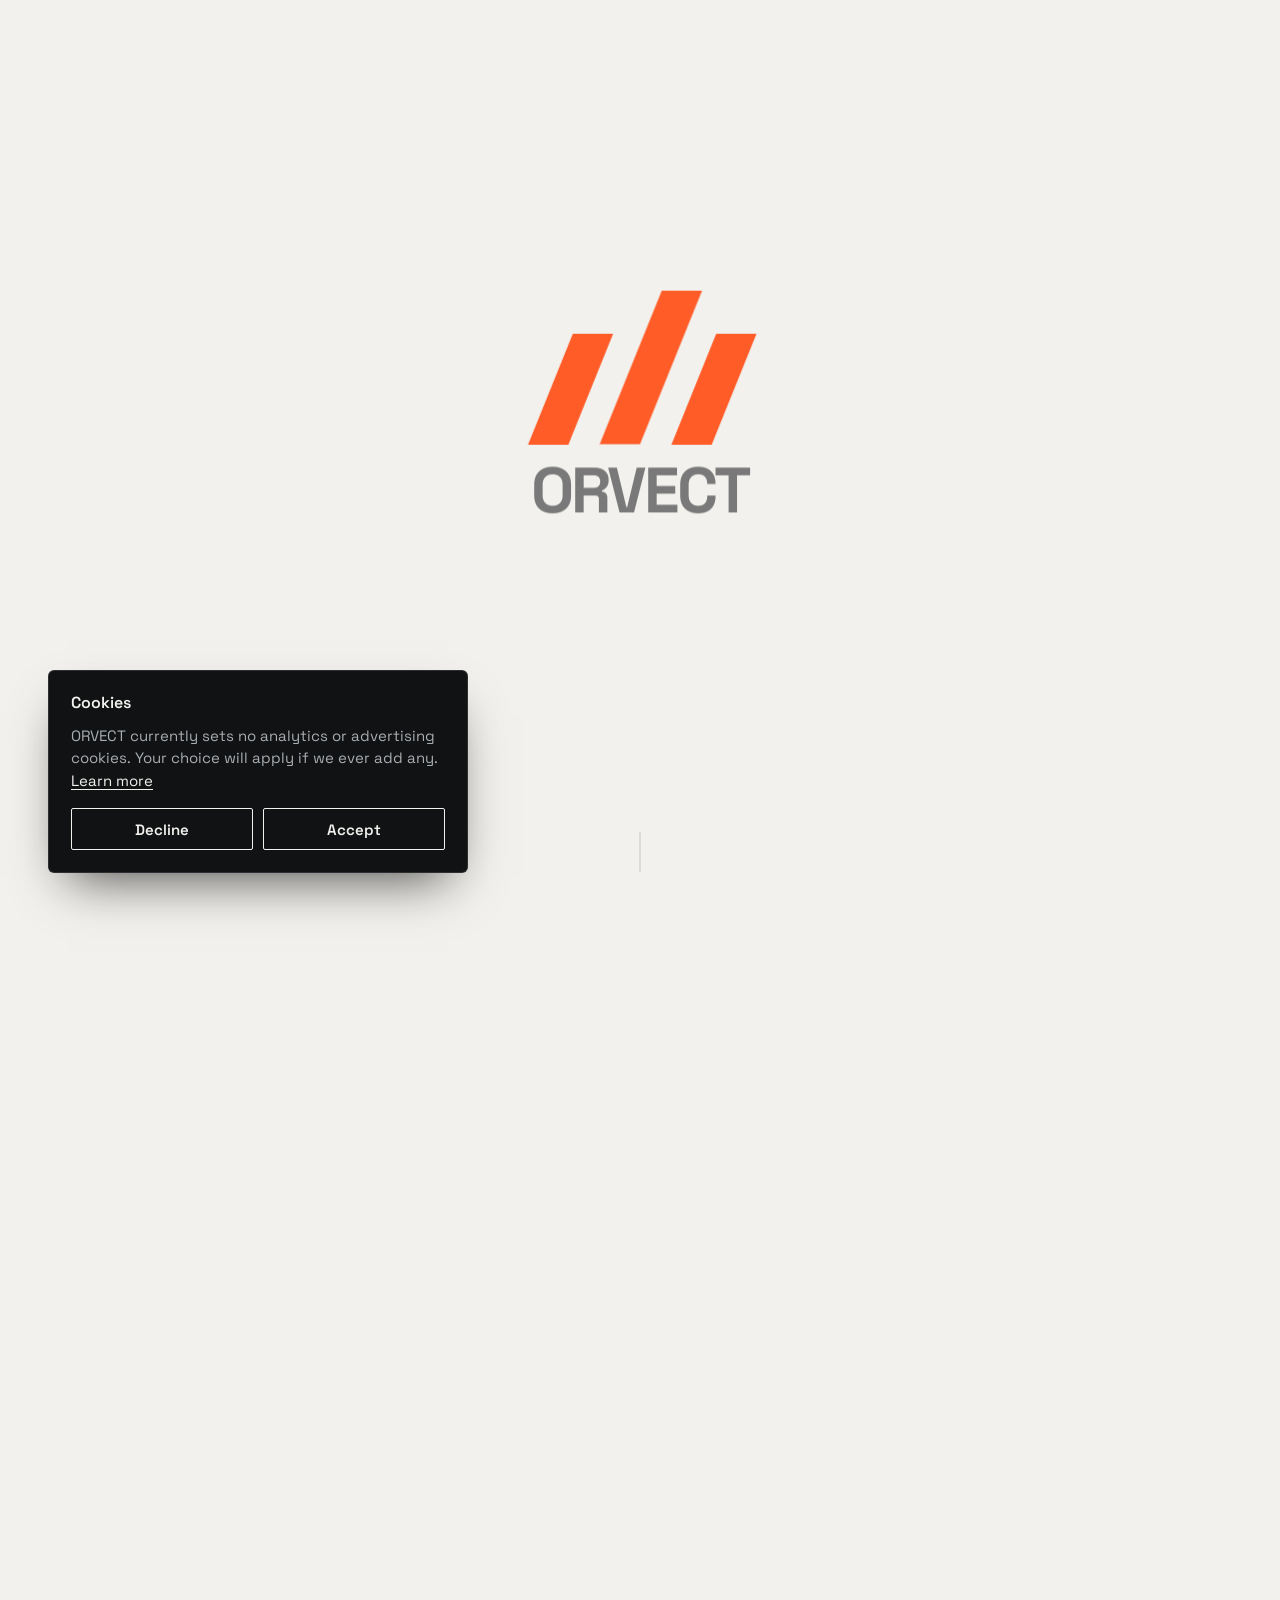
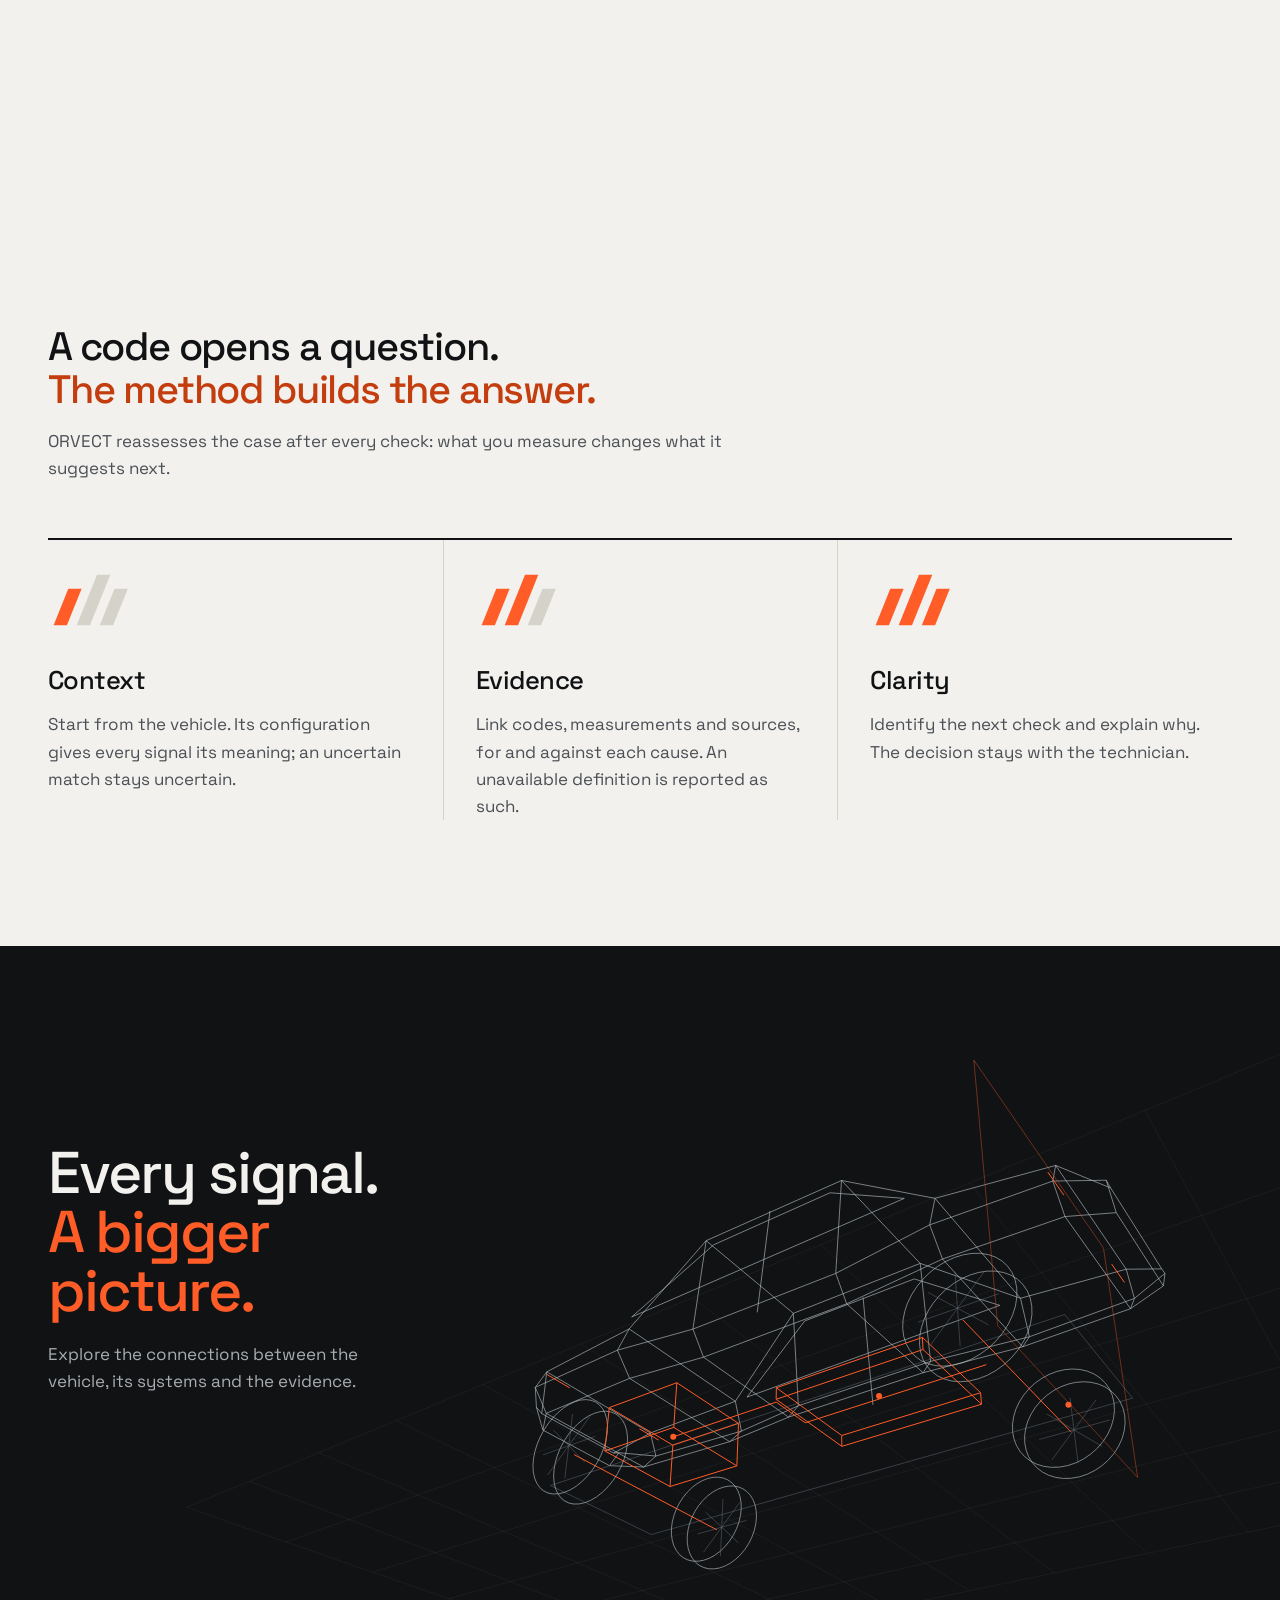
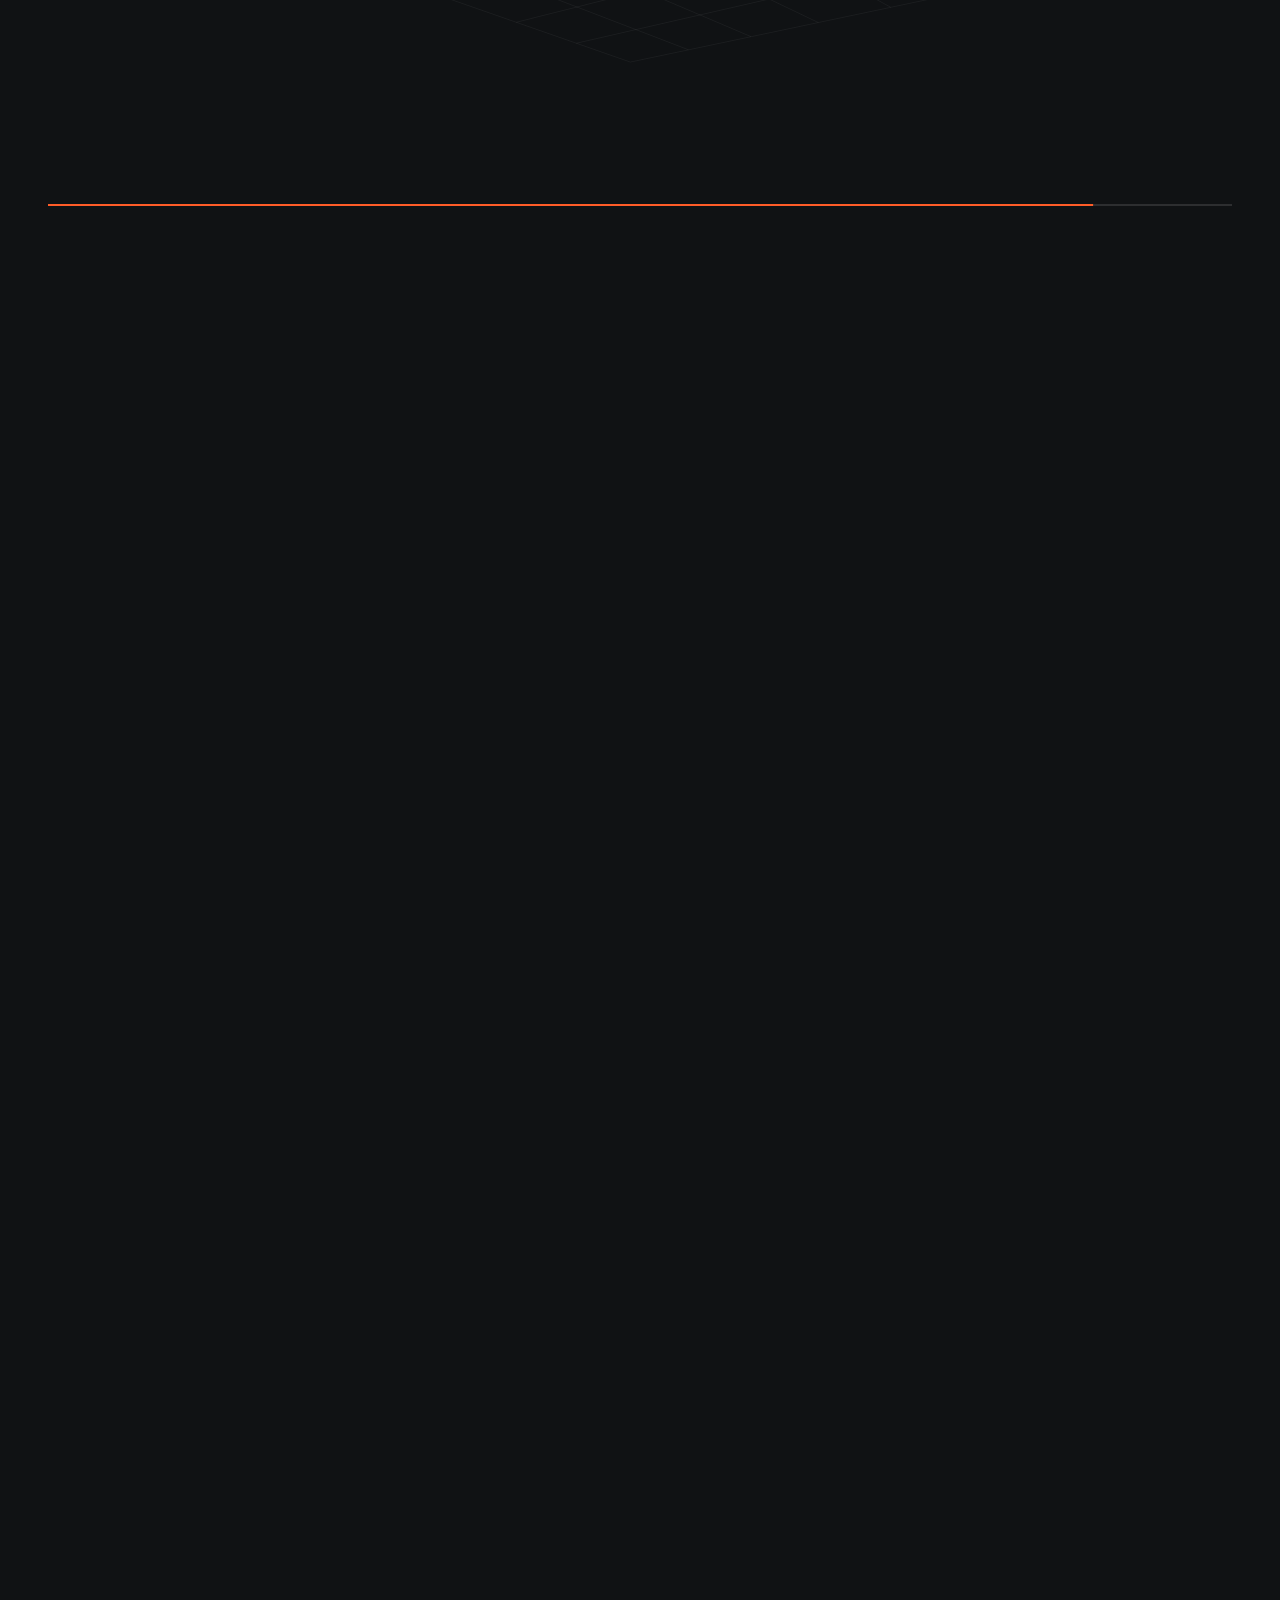
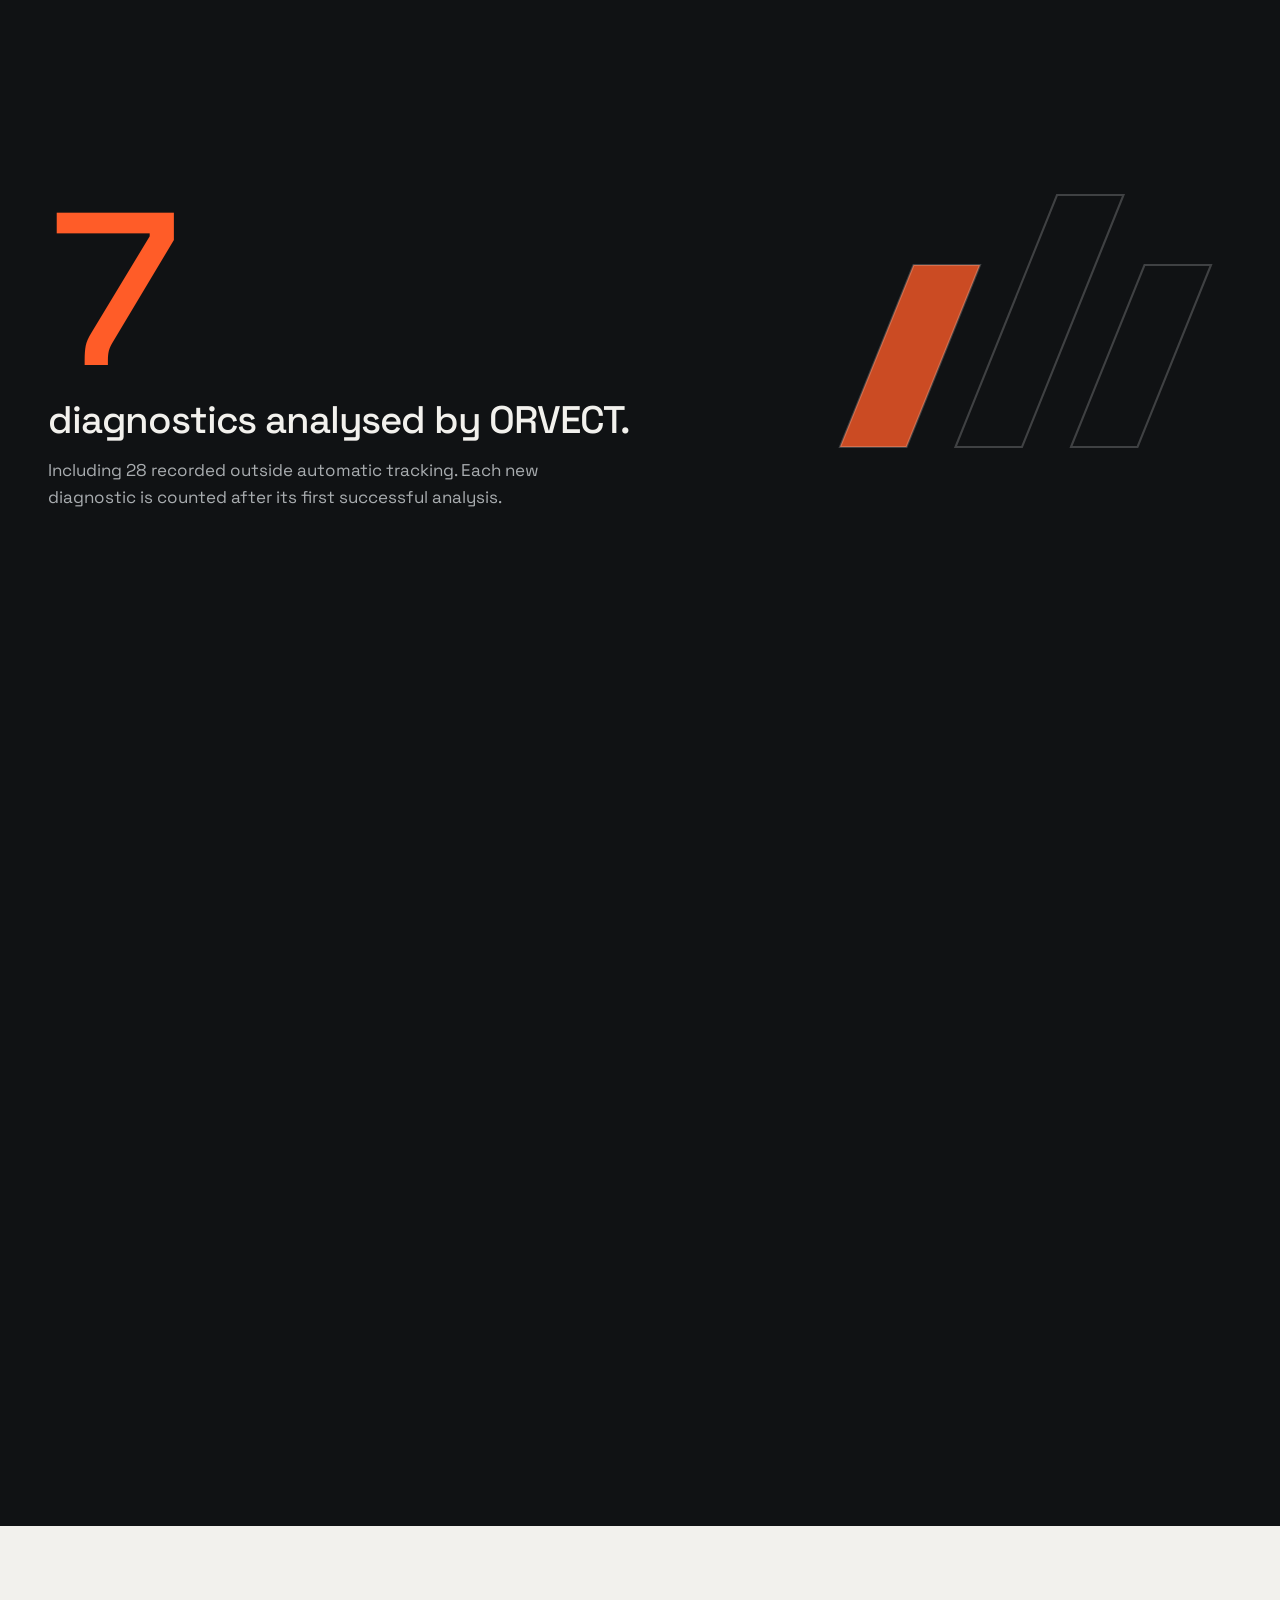
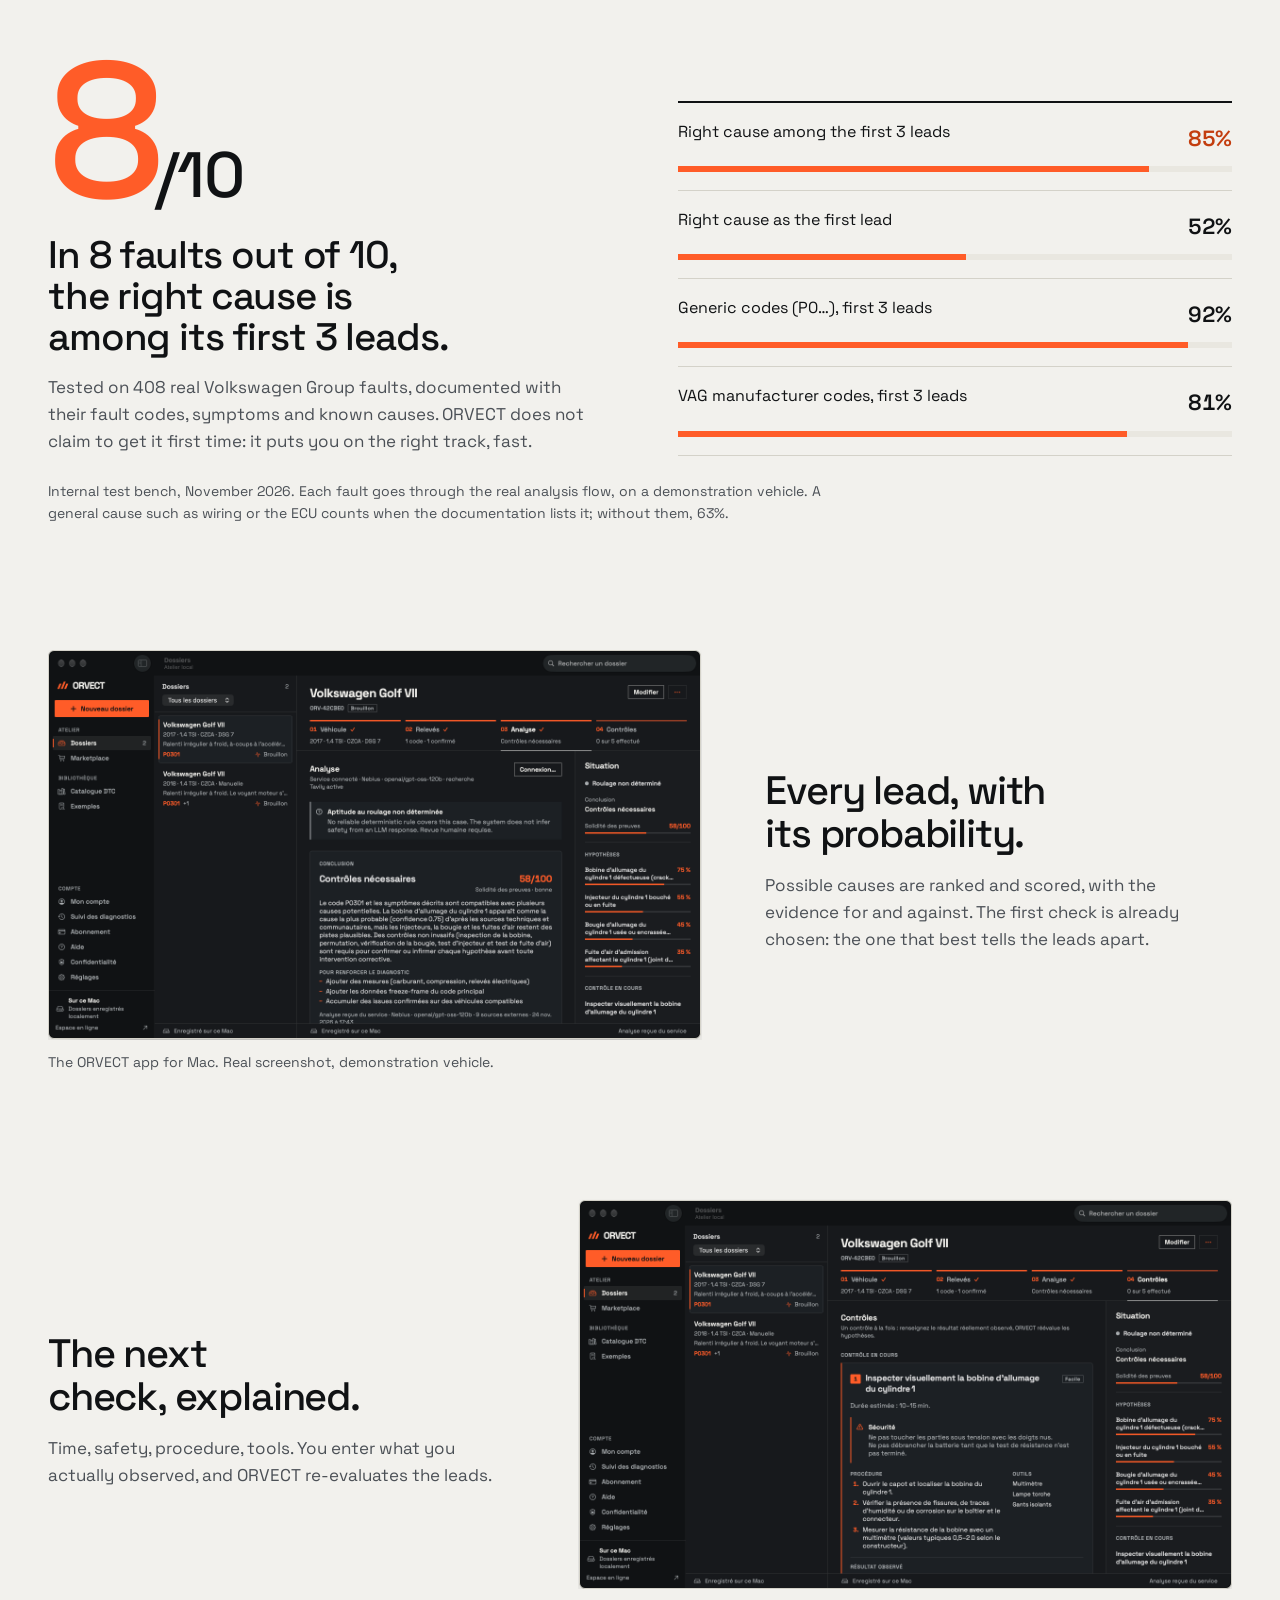
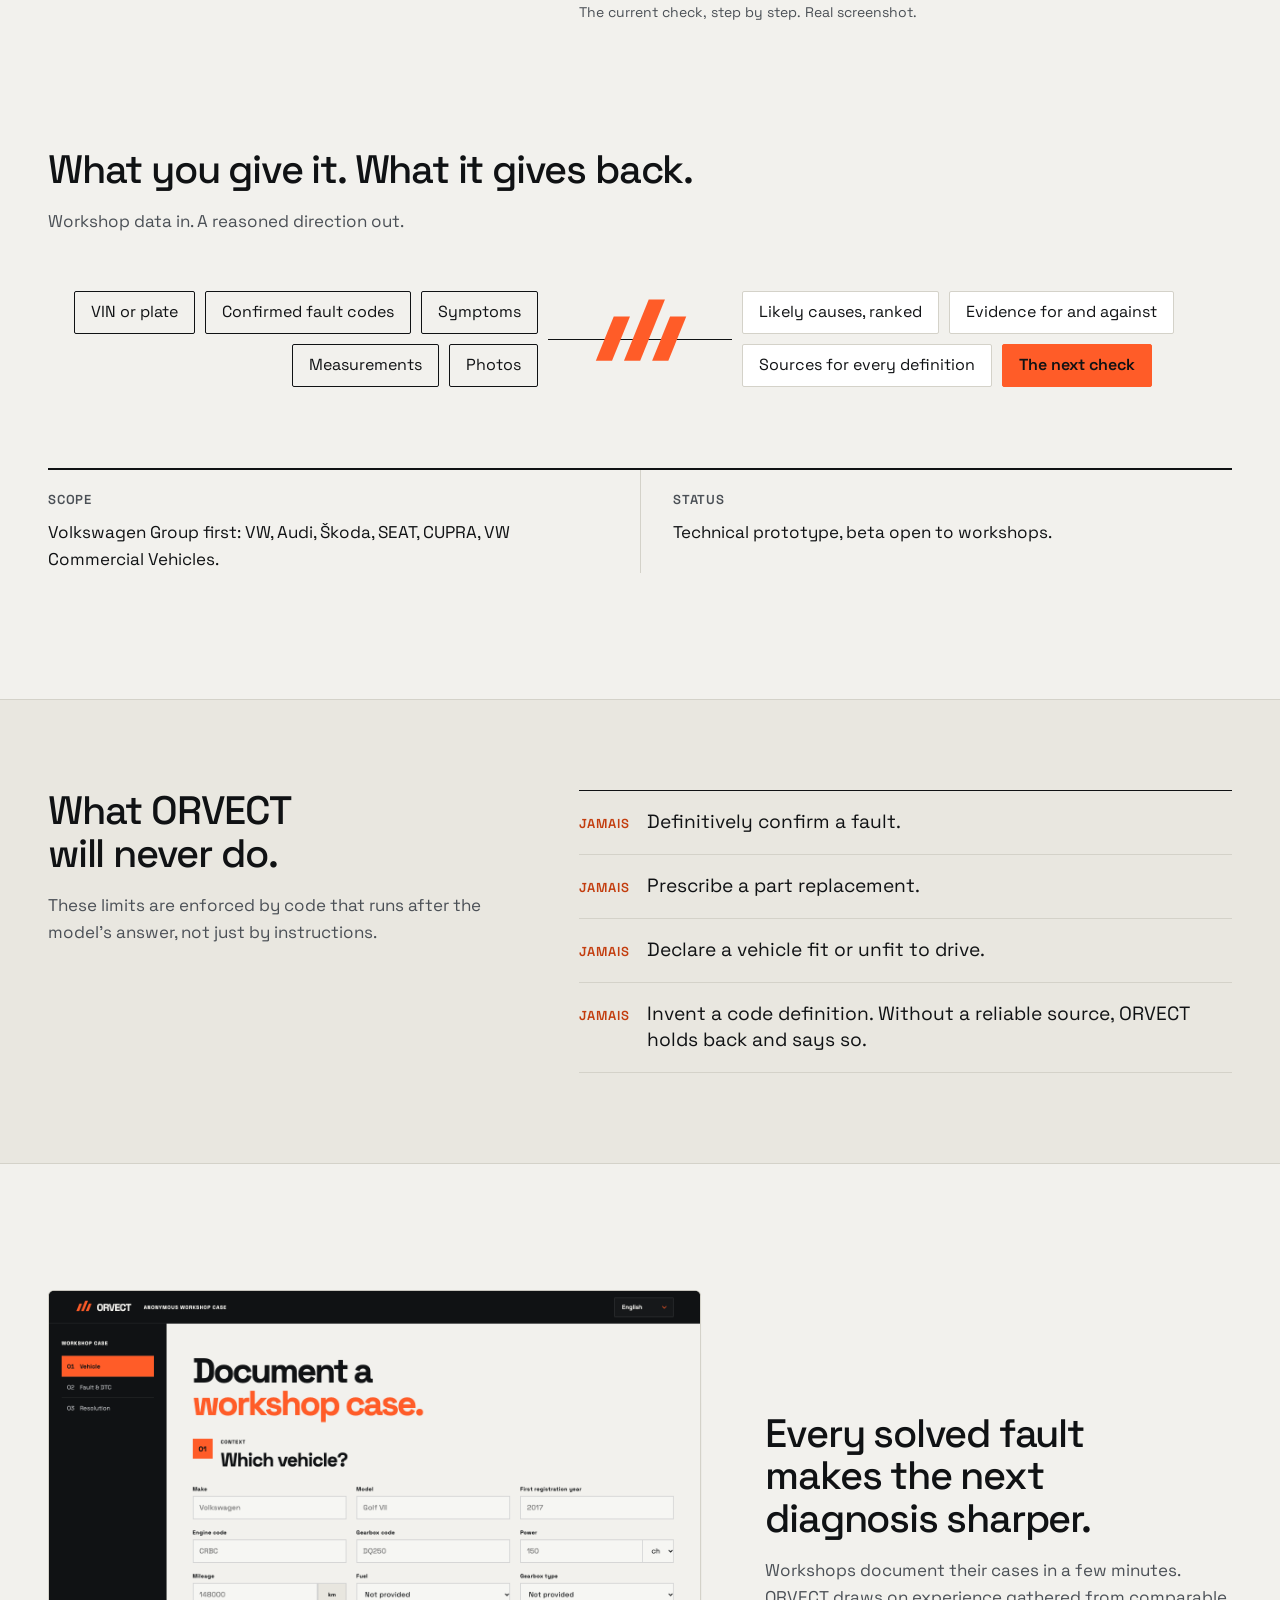
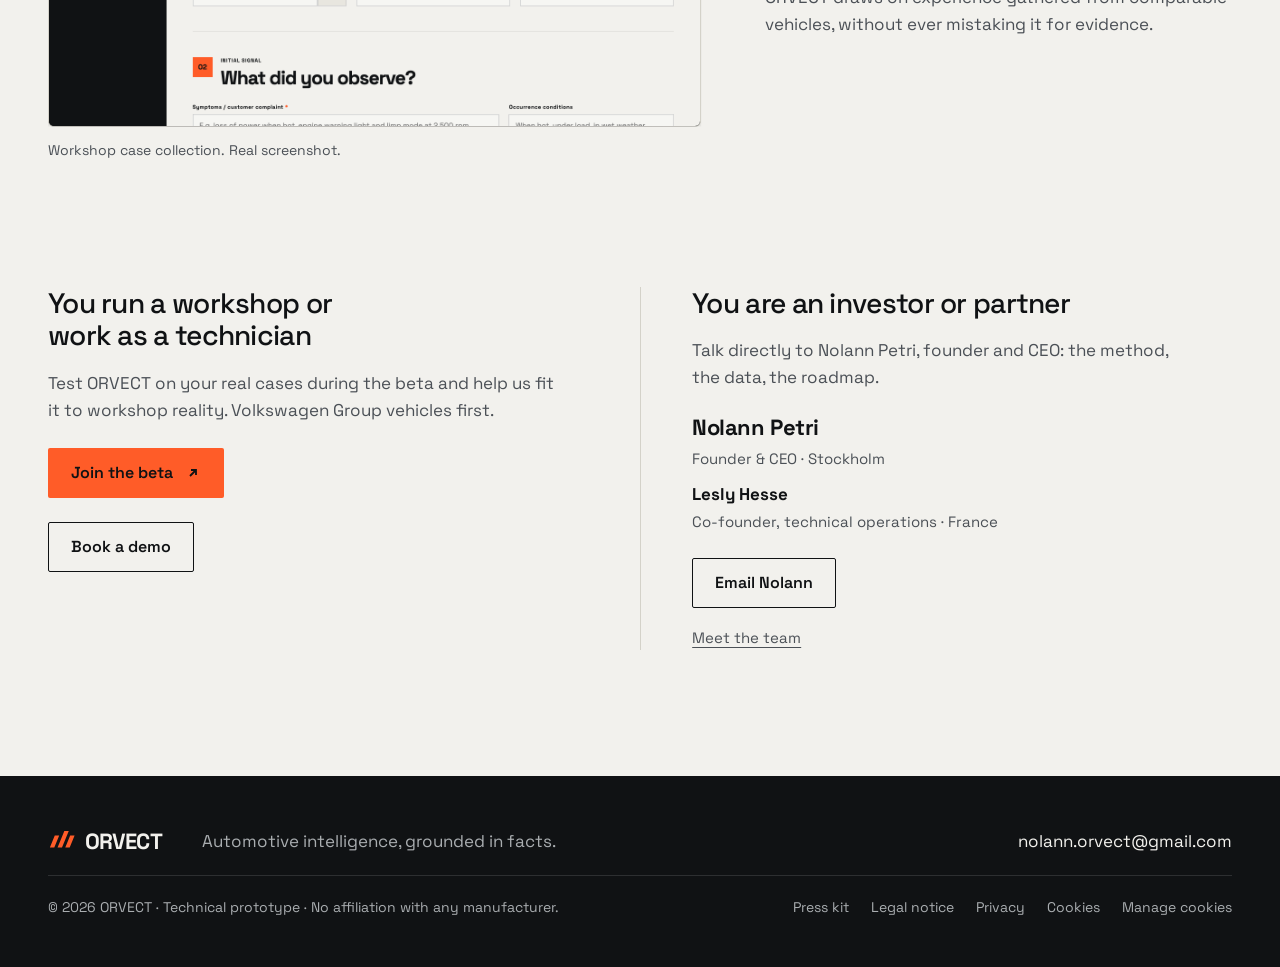
==== commit 29181984: "Add 'Réserver une démo' buttons and fit the header on mobile - Every page's header: a demo button be" ====
--- a/index.html
+++ b/index.html
@@ -8,8 +8,8 @@
 <title>ORVECT — Au-delà du code défaut.</title>
 <link rel="icon" href="favicon.ico" sizes="48x48"><link rel="icon" href="favicon.svg" type="image/svg+xml"><link rel="icon" href="icon-192.png" type="image/png" sizes="192x192"><link rel="apple-touch-icon" href="apple-touch-icon.png"><link rel="manifest" href="site.webmanifest">
 <link rel="preload" href="v1/assets/SpaceGrotesk.ttf" as="font" type="font/ttf" crossorigin>
-<link rel="stylesheet" href="v2/site.css?v=7"><link rel="stylesheet" href="v2/a.css?v=14">
-<script src="v2/i18n.js?v=8" defer></script><script src="v2/v2.js?v=14" defer></script><script src="v2/vehicle.js?v=1" defer></script>
+<link rel="stylesheet" href="v2/site.css?v=10"><link rel="stylesheet" href="v2/a.css?v=14">
+<script src="v2/i18n.js?v=9" defer></script><script src="v2/v2.js?v=14" defer></script><script src="v2/vehicle.js?v=1" defer></script>
 <script type="application/ld+json">{"@context":"https://schema.org","@graph":[{"@type":"Organization","@id":"https://orvect.fr/#org","name":"ORVECT","url":"https://orvect.fr/","logo":"https://orvect.fr/logo.png","founder":{"@type":"Person","@id":"https://orvect.fr/vision.html#nolann-petri","name":"Nolann Petri","image":"https://orvect.fr/v2/assets/nolann-petri-fondateur-orvect.jpg"}},{"@type":"WebSite","name":"ORVECT","url":"https://orvect.fr/","publisher":{"@id":"https://orvect.fr/#org"},"@id":"https://orvect.fr/#website","alternateName":["Orvect","ORVECT diagnostic automobile"],"inLanguage":"fr"},{"@type":"ItemList","@id":"https://orvect.fr/#navigation","name":"Navigation principale","itemListElement":[{"@type":"SiteNavigationElement","position":1,"name":"L’approche","url":"https://orvect.fr/approche.html"},{"@type":"SiteNavigationElement","position":2,"name":"Le prototype","url":"https://orvect.fr/prototype.html"},{"@type":"SiteNavigationElement","position":3,"name":"La vision","url":"https://orvect.fr/vision.html"},{"@type":"SiteNavigationElement","position":4,"name":"Rejoindre la bêta","url":"https://orvect.fr/beta.html"}]}]}</script>
 </head>
 <body>
@@ -24,6 +24,7 @@
       <a href="vision.html">La vision</a>
       <a href="tarifs.html">Tarifs</a>
     </nav>
+    <a class="btn btn-ghost btn-small btn-demo" href="mailto:nolann.orvect@gmail.com?subject=Demande%20de%20d%C3%A9mo%20ORVECT&amp;body=Bonjour%2C%0A%0AJe%20souhaite%20une%20d%C3%A9mo%20d%E2%80%99ORVECT.%0A%0AAtelier%20%3A%0AVille%20%3A%0ANombre%20de%20techniciens%20%3A%0ACr%C3%A9neaux%20qui%20me%20conviennent%20%3A%0A" aria-label="Réserver une démo"><span class="demo-long">Réserver une démo</span><span class="demo-short" aria-hidden="true">Démo</span></a>
     <a class="btn btn-primary btn-small" href="beta.html">Rejoindre la bêta <svg aria-hidden="true" viewBox="0 0 16 16"><path d="M5 11 11 5M6 5h5v5"/></svg></a>
     <select class="lang-select" data-lang aria-label="Langue"><option value="fr">FR</option><option value="en">EN</option><option value="de">DE</option><option value="sv">SV</option></select>
     <button class="menu-toggle" type="button" data-menu-toggle aria-expanded="false" aria-label="Menu"><span></span><span></span></button>
@@ -179,6 +180,7 @@
       <h3>Vous êtes un atelier ou un technicien</h3>
       <p>Testez ORVECT sur vos cas réels pendant la bêta et aidez-nous à l’ajuster aux réalités de l’atelier. Priorité aux véhicules du groupe Volkswagen.</p>
       <a class="btn btn-primary" href="beta.html">Rejoindre la bêta <svg aria-hidden="true" viewBox="0 0 16 16"><path d="M5 11 11 5M6 5h5v5"/></svg></a>
+      <a class="btn btn-ghost" href="mailto:nolann.orvect@gmail.com?subject=Demande%20de%20d%C3%A9mo%20ORVECT&amp;body=Bonjour%2C%0A%0AJe%20souhaite%20une%20d%C3%A9mo%20d%E2%80%99ORVECT.%0A%0AAtelier%20%3A%0AVille%20%3A%0ANombre%20de%20techniciens%20%3A%0ACr%C3%A9neaux%20qui%20me%20conviennent%20%3A%0A">Réserver une démo</a>
     </div>
     <div class="door" data-reveal>
       <h3>Vous êtes investisseur ou partenaire</h3>
--- a/v2/site.css
+++ b/v2/site.css
@@ -50,6 +50,11 @@
 .site-header nav a{text-decoration:none;white-space:nowrap;color:var(--on-dark-2);padding-block:6px;border-bottom:1px solid transparent;transition:color .2s,border-color .2s}
 .site-header nav a:hover{color:var(--on-dark);border-bottom-color:var(--on-dark-2)}
 .menu-toggle{display:none}
+.site-header .btn-ghost{border-color:var(--on-dark-2);color:var(--on-dark)}
+.site-header .btn-ghost:hover{background:var(--on-dark);color:var(--ink)}
+.site-header .bar>.btn-demo{margin-left:auto}
+.site-header nav+.btn-demo{margin-left:0}
+.demo-short{display:none}
 /* Language: a native select, codes only so it reads the same in every language */
 .lang-select{-webkit-appearance:none;appearance:none;height:36px;padding:0 28px 0 12px;border:1px solid var(--line-dark);border-radius:2px;background:transparent url("data:image/svg+xml,%3Csvg xmlns='http://www.w3.org/2000/svg' viewBox='0 0 10 6'%3E%3Cpath d='M1 1l4 4 4-4' fill='none' stroke='%23a9adb0' stroke-width='1.5'/%3E%3C/svg%3E") no-repeat right 10px center/10px 6px;color:var(--on-dark);font-family:inherit;font-size:14px;font-weight:600;letter-spacing:.04em;cursor:pointer;transition:border-color .2s}
 .lang-select:hover{border-color:var(--on-dark-2)}
@@ -121,9 +126,13 @@
 .site-footer .legal-links a{color:var(--on-dark-2)}
 .site-footer .legal-links a:hover{color:var(--on-dark)}
 
-@media(max-width:900px){
+@media(max-width:1080px){
   :root{--header:64px}
   .site-header nav,.site-header .bar>.btn{display:none}
+  .site-header .bar>.btn-demo{display:inline-flex;margin-left:auto;padding:0 14px}
+  .site-header .bar>.btn-demo .demo-long{display:none}
+  .site-header .bar>.btn-demo .demo-short{display:inline}
+  .site-header .bar>.btn-demo~.lang-select{margin-left:0}
   .site-header .bar{column-gap:10px}
   .lang-select{height:44px;margin-left:auto}
   .menu-toggle{display:inline-flex;flex-direction:column;justify-content:center;align-items:center;gap:6px;width:44px;height:44px;padding:0;border:1px solid var(--on-dark-2);border-radius:2px;background:transparent}
@@ -136,6 +145,11 @@
   .site-header.is-open nav{display:flex;flex-direction:column;gap:0;width:100%;order:3;margin:0;font-size:18px}
   .site-header.is-open nav a{padding:14px 0;border-bottom:1px solid var(--line-dark)}
   .site-header.is-open .bar>.btn{display:inline-flex;order:4}
+  .site-header.is-open .bar>.btn{flex:1 1 100%;justify-content:center;margin-left:0}
+  .site-header.is-open .bar>.btn-demo{order:5}
+  .site-header.is-open .bar>.btn-demo .demo-long{display:inline}
+  .site-header.is-open .bar>.btn-demo .demo-short{display:none}
+  .site-header.is-open .bar>.lang-select{margin-left:auto}
   .site-header.is-open .menu-toggle span:first-child{transform:translateY(3.75px) rotate(45deg)}
   .site-header.is-open .menu-toggle span:last-child{transform:translateY(-3.75px) rotate(-45deg)}
   .site-header.is-floating::before{inset:8px 10px}
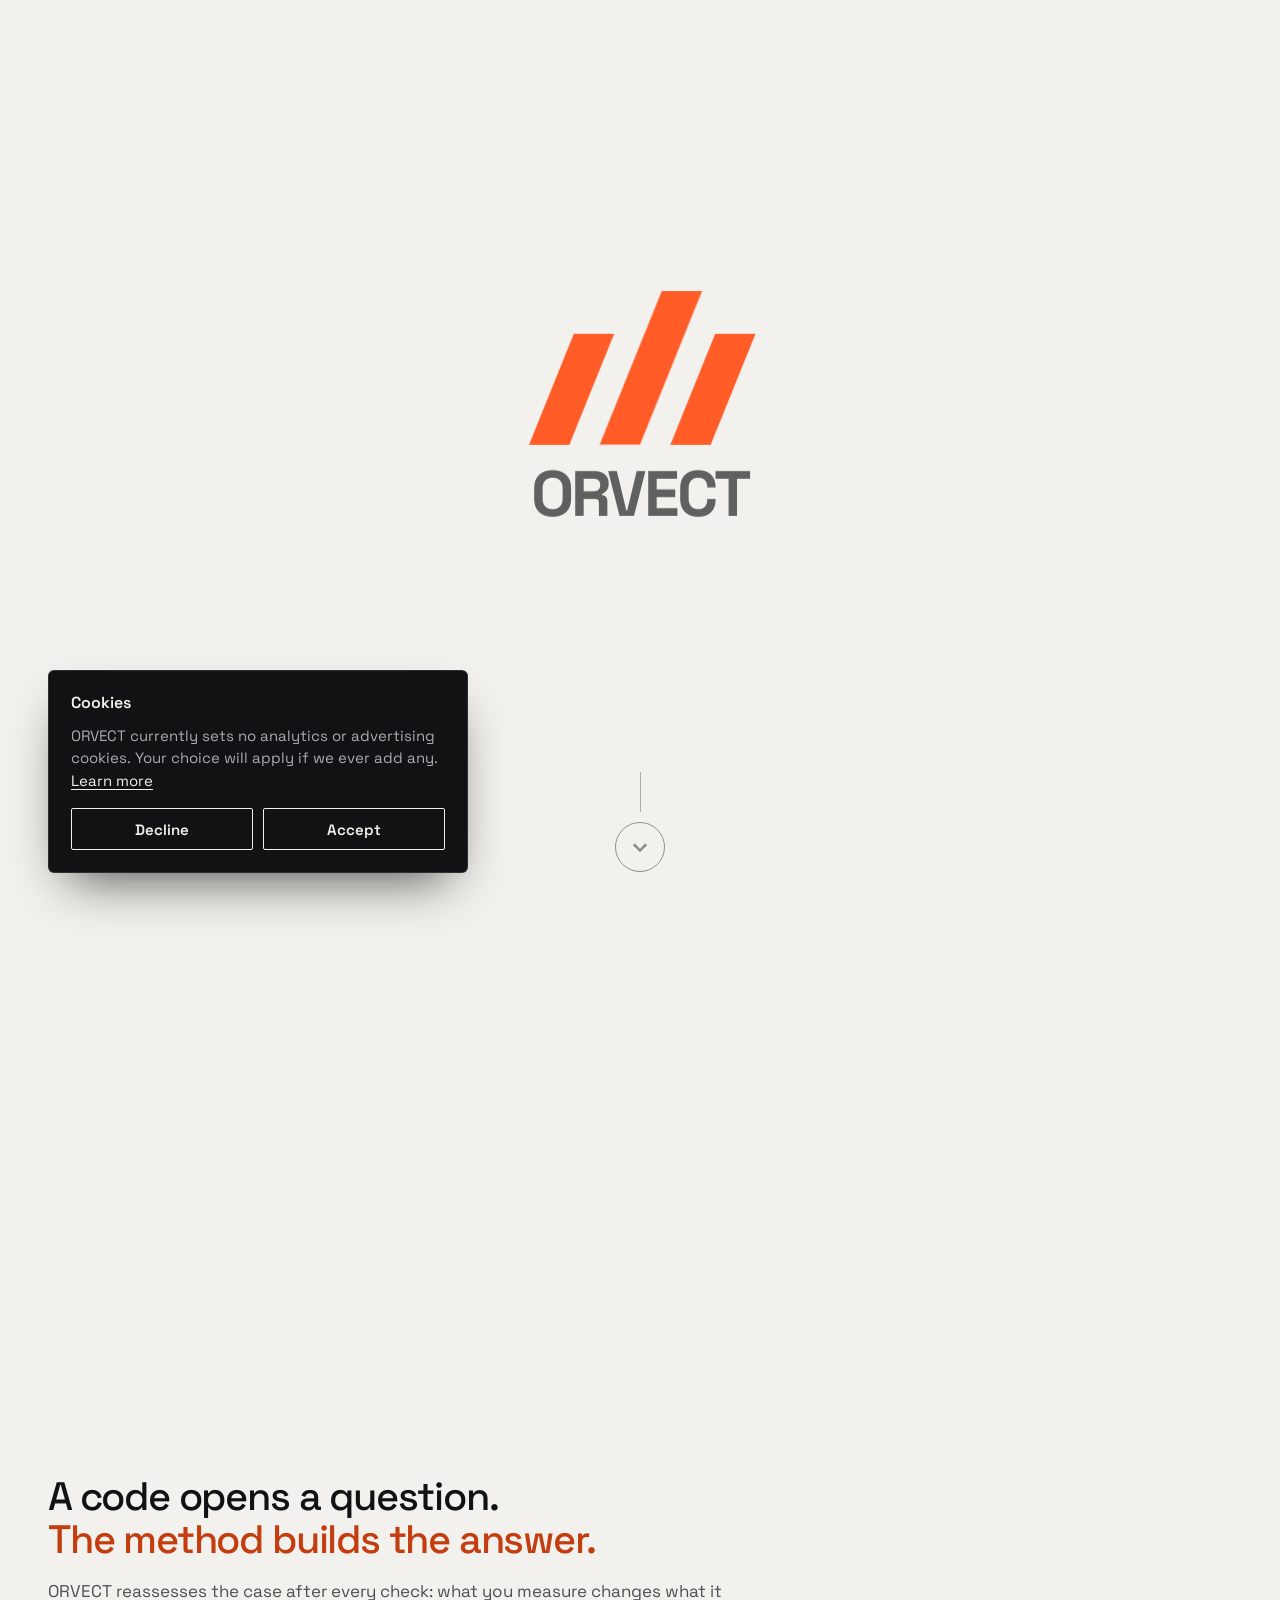
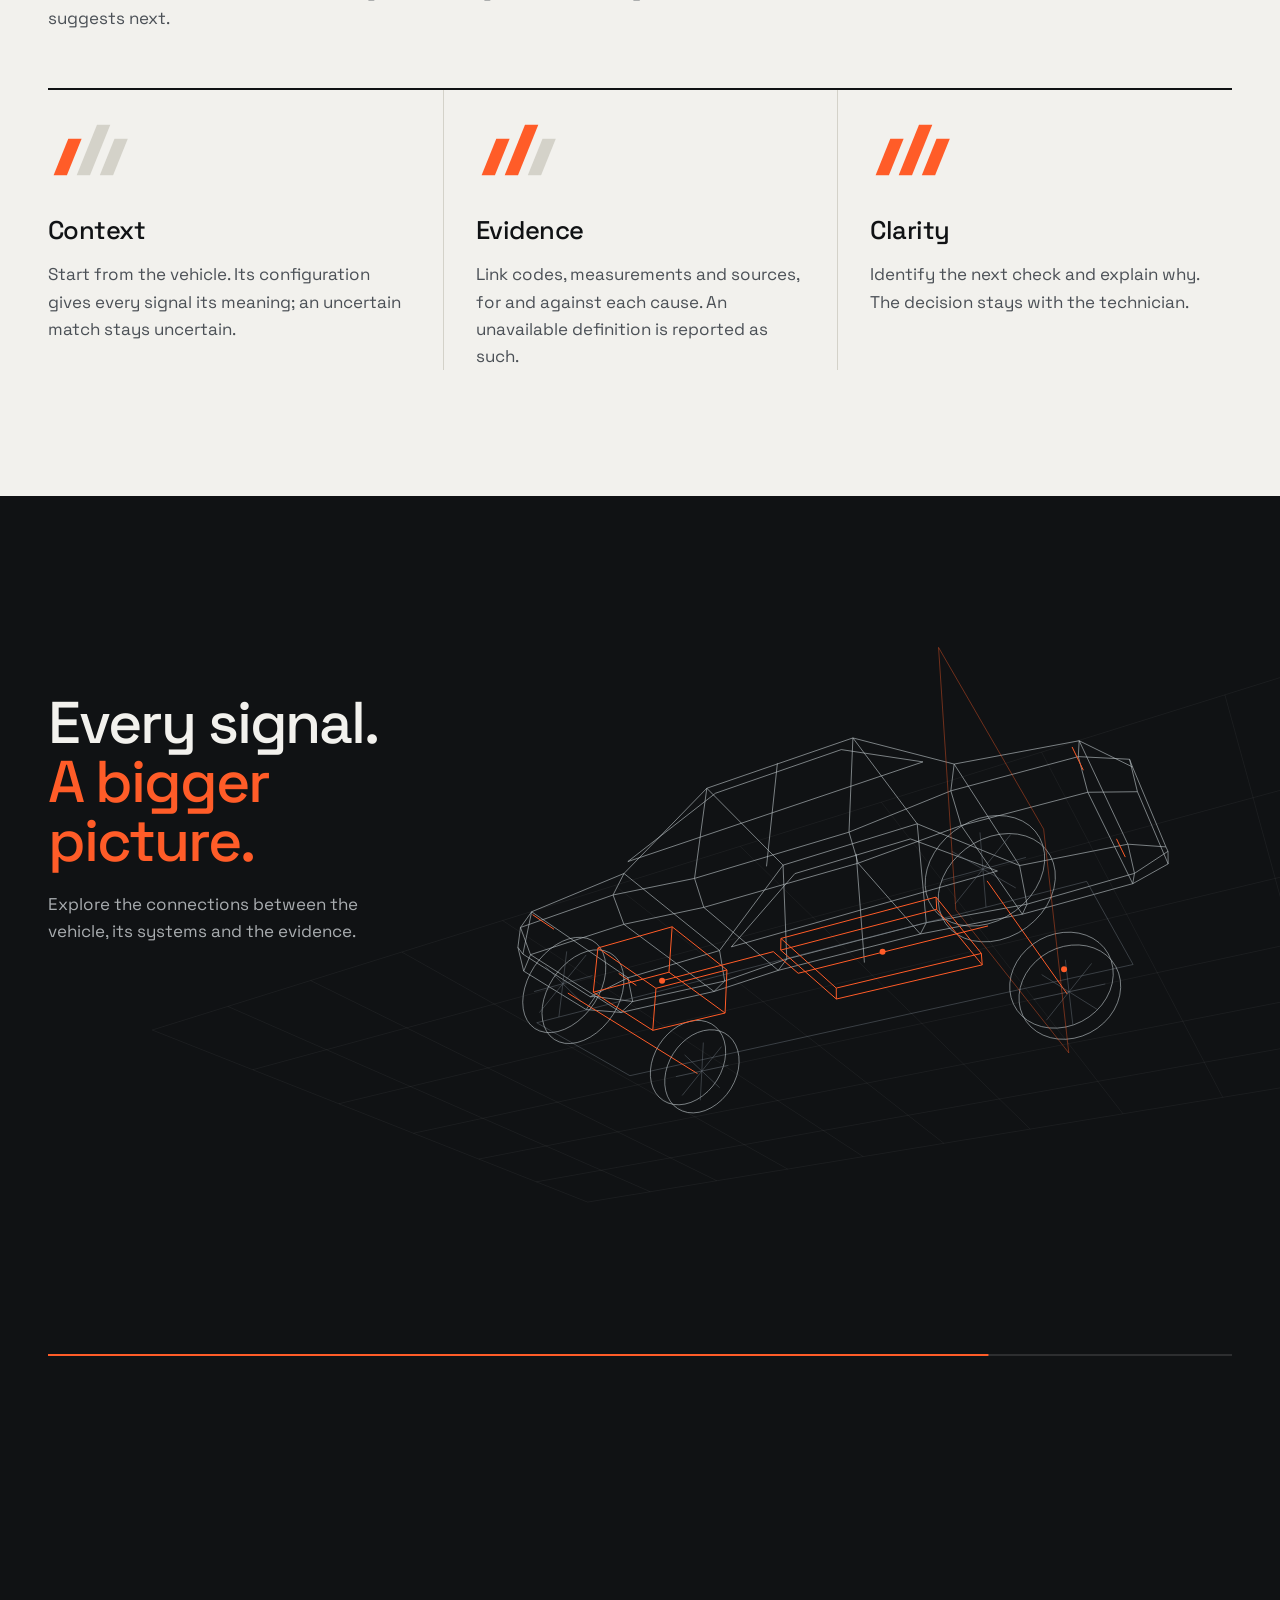
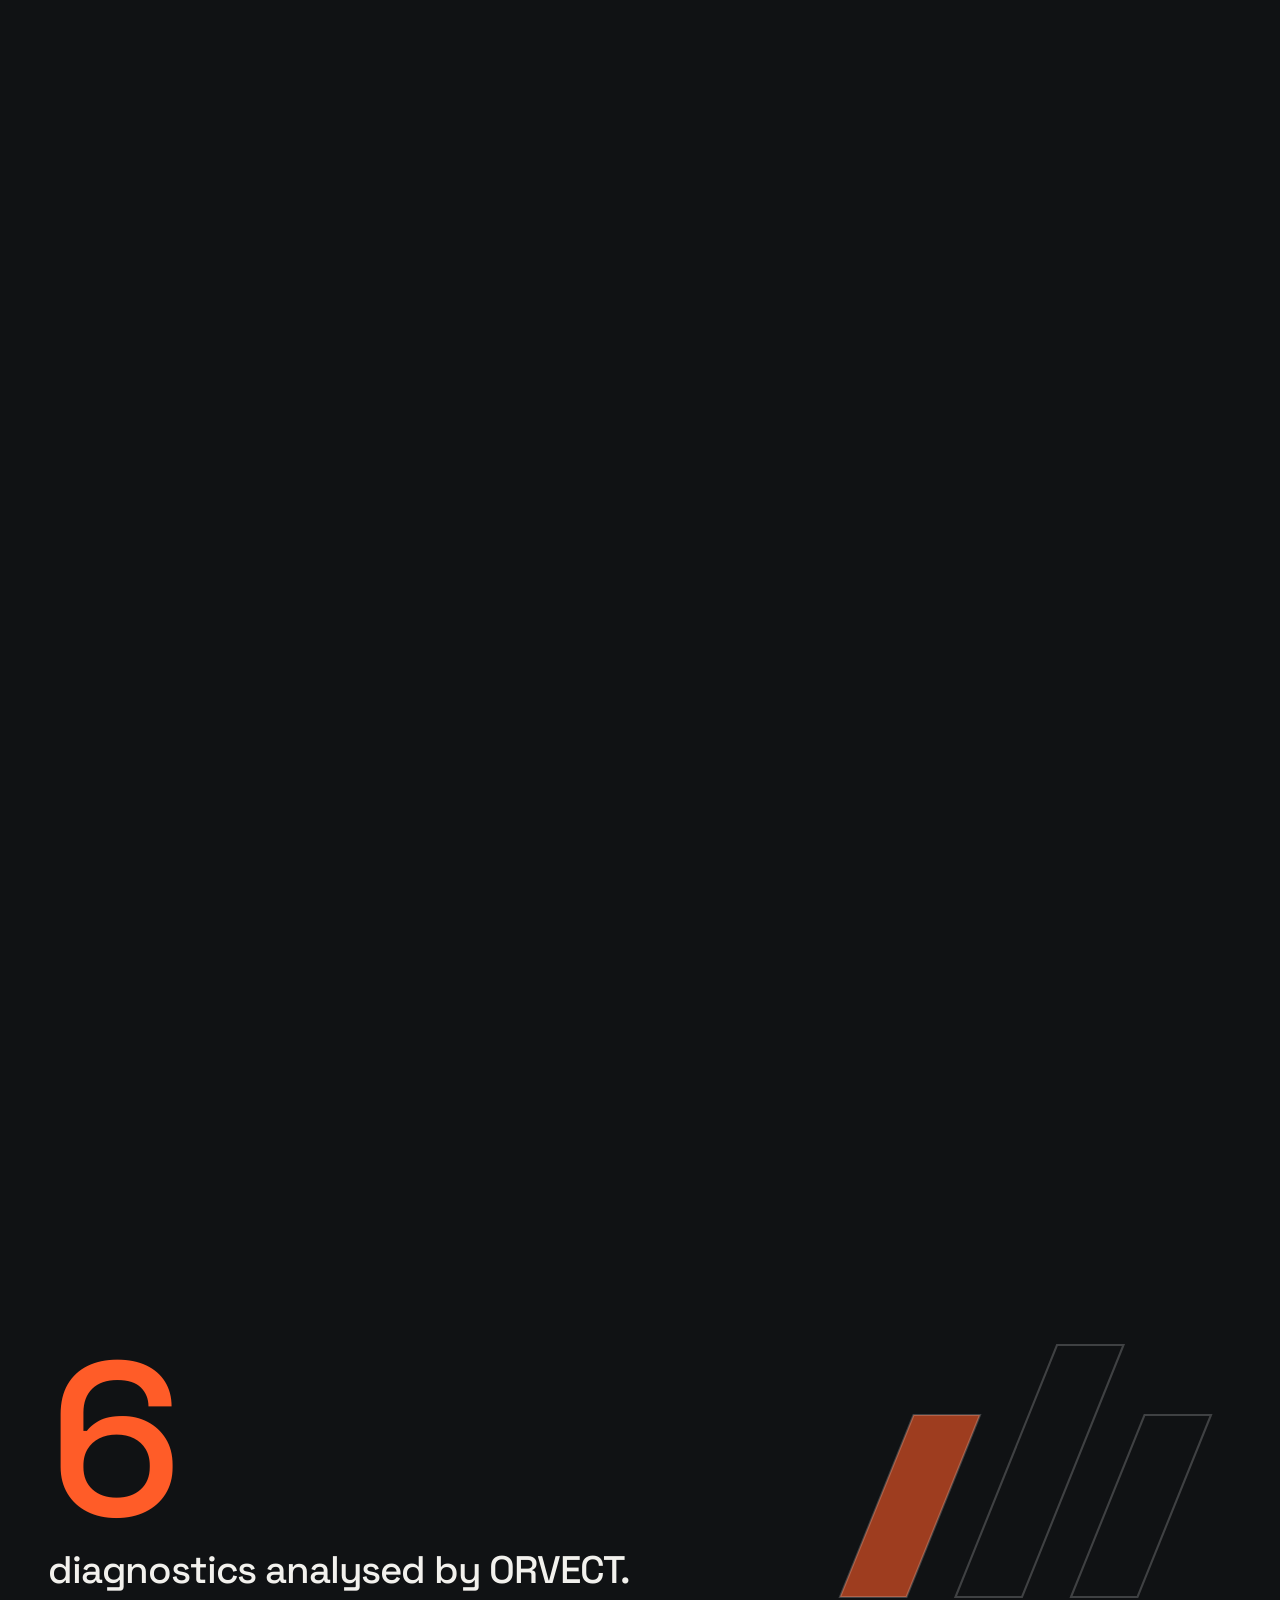
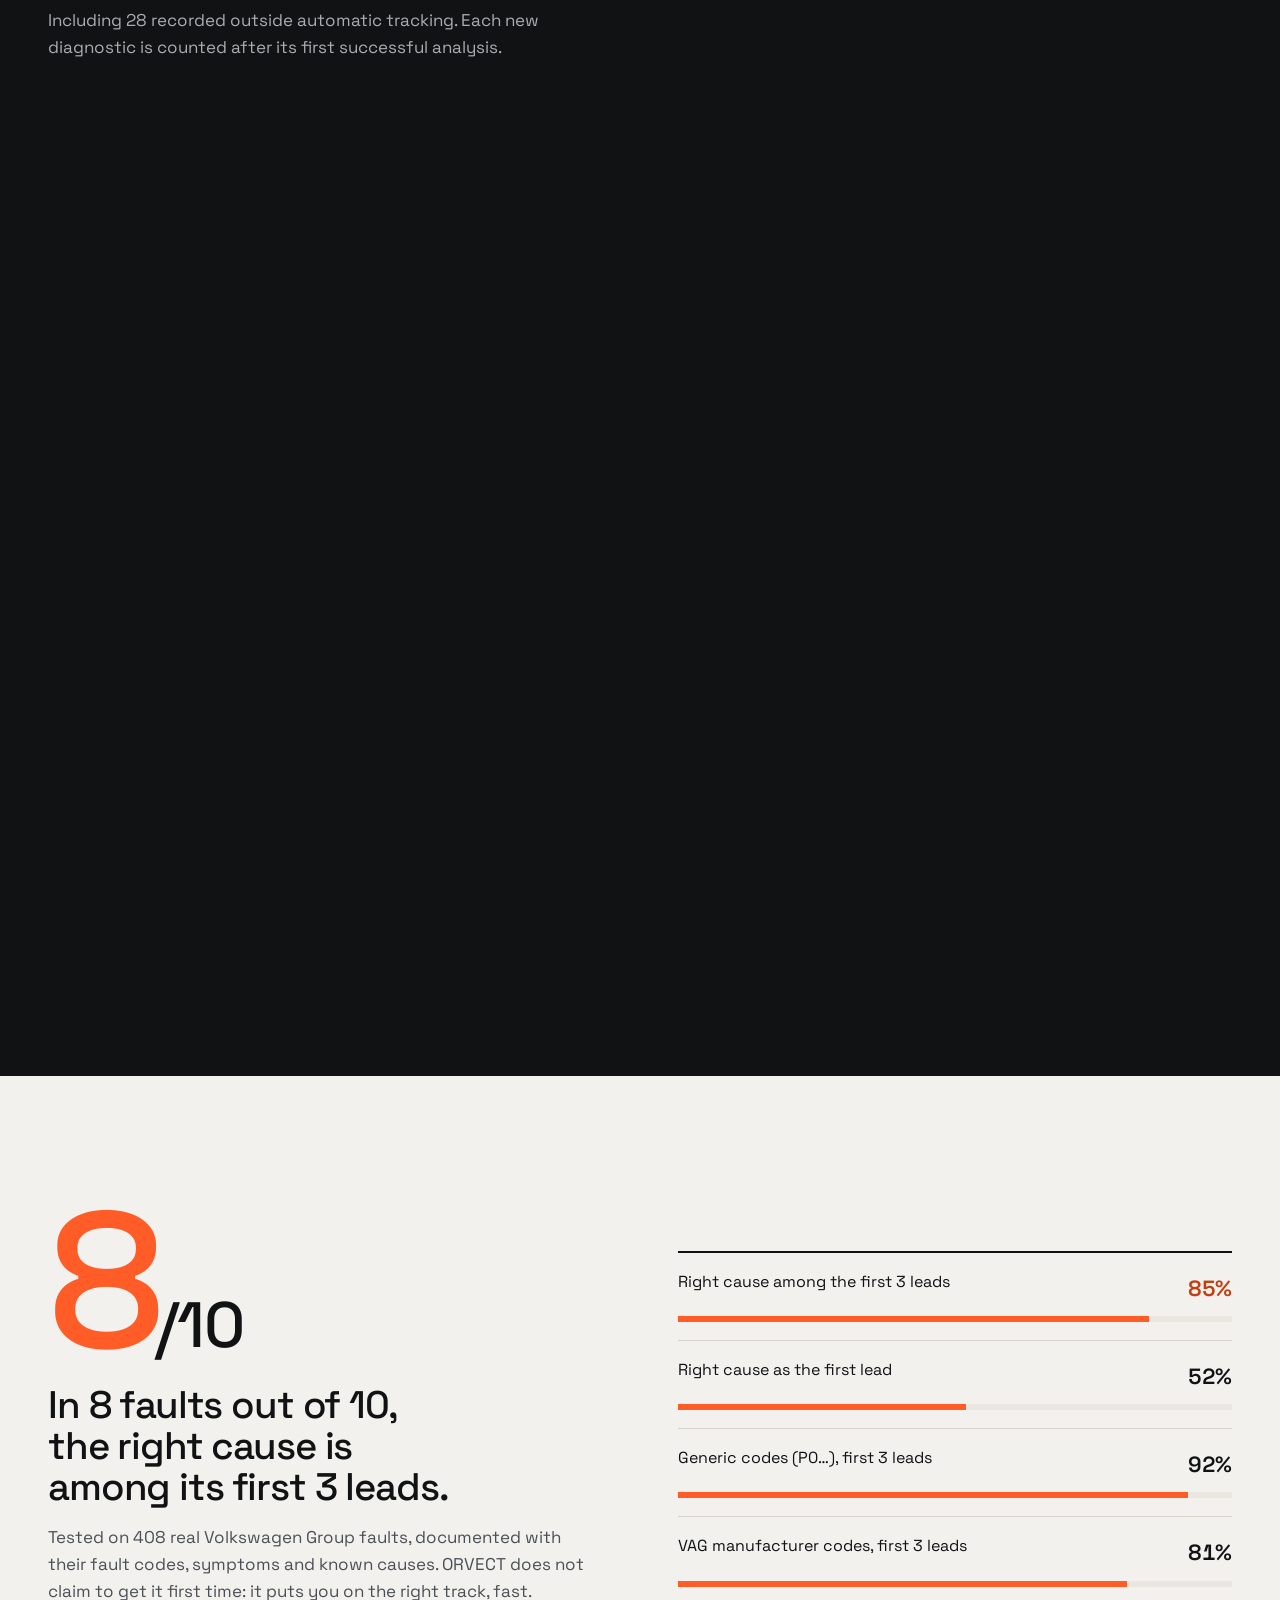
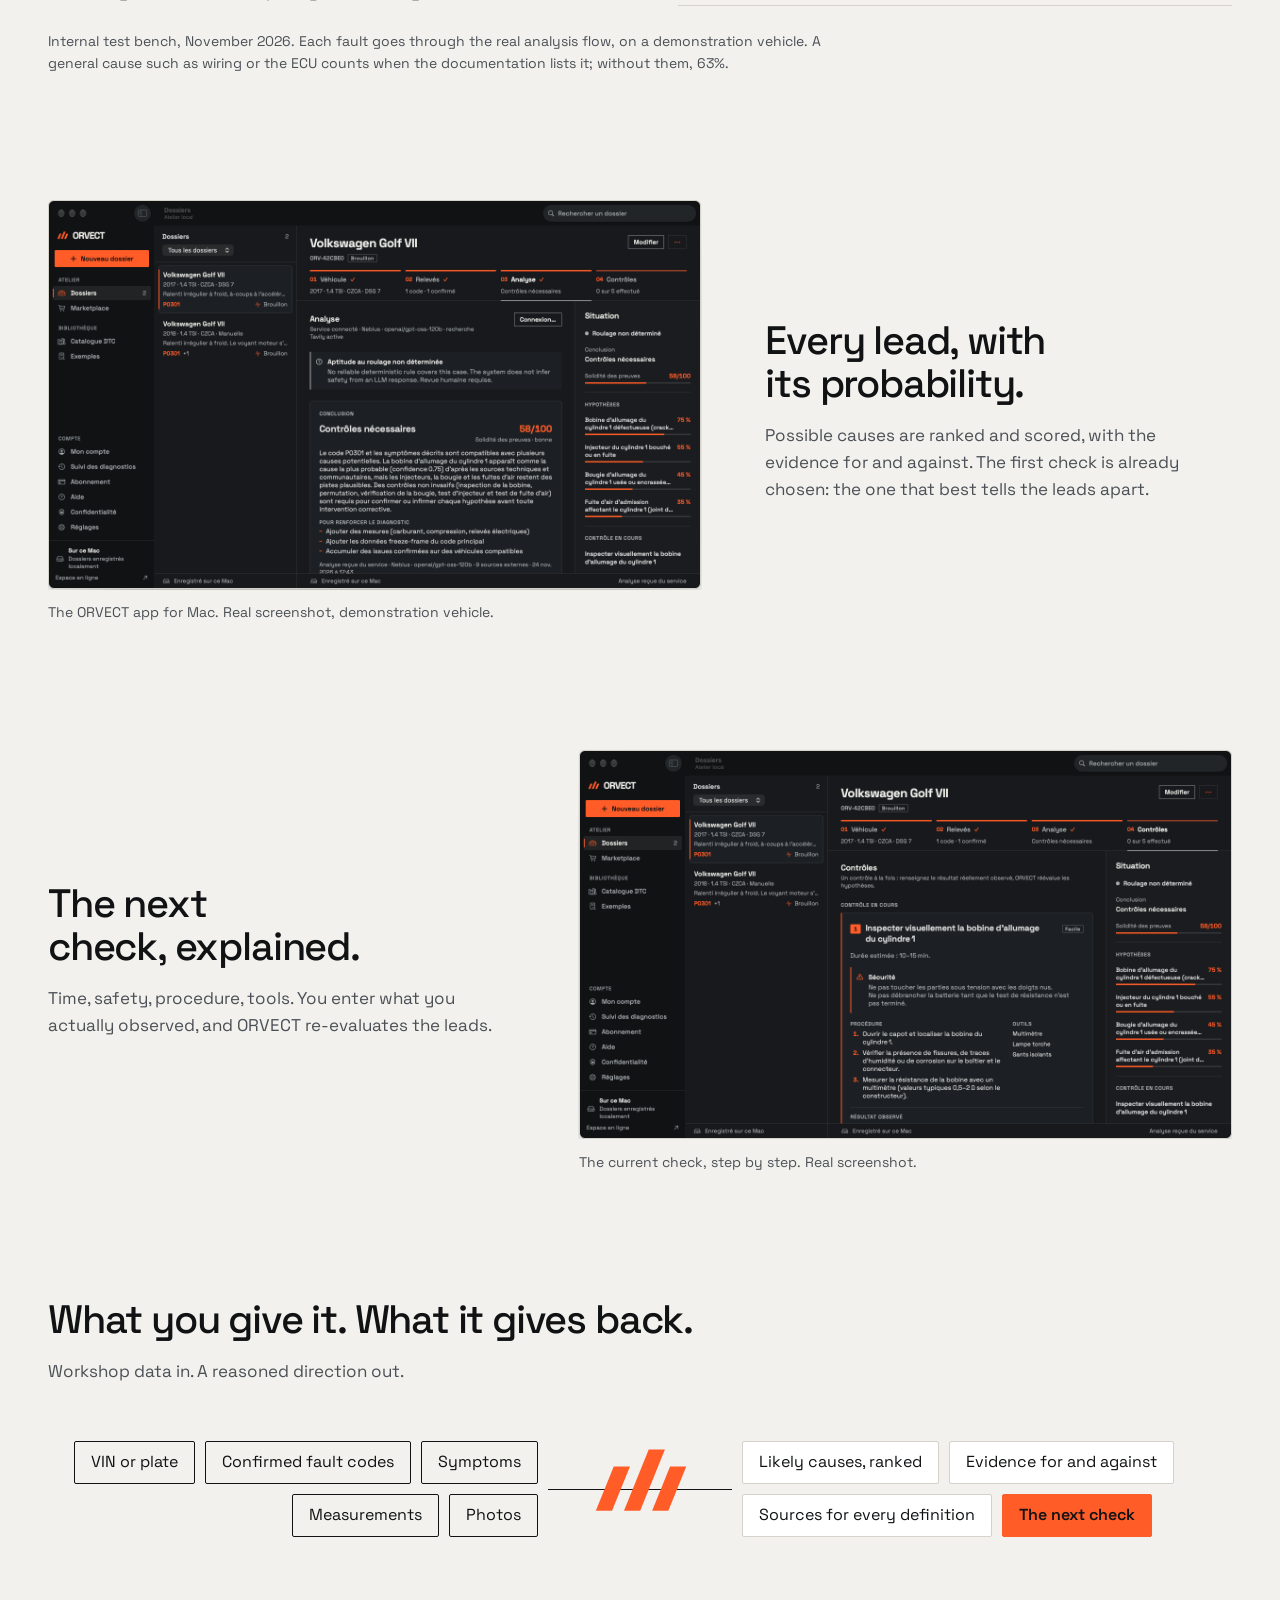
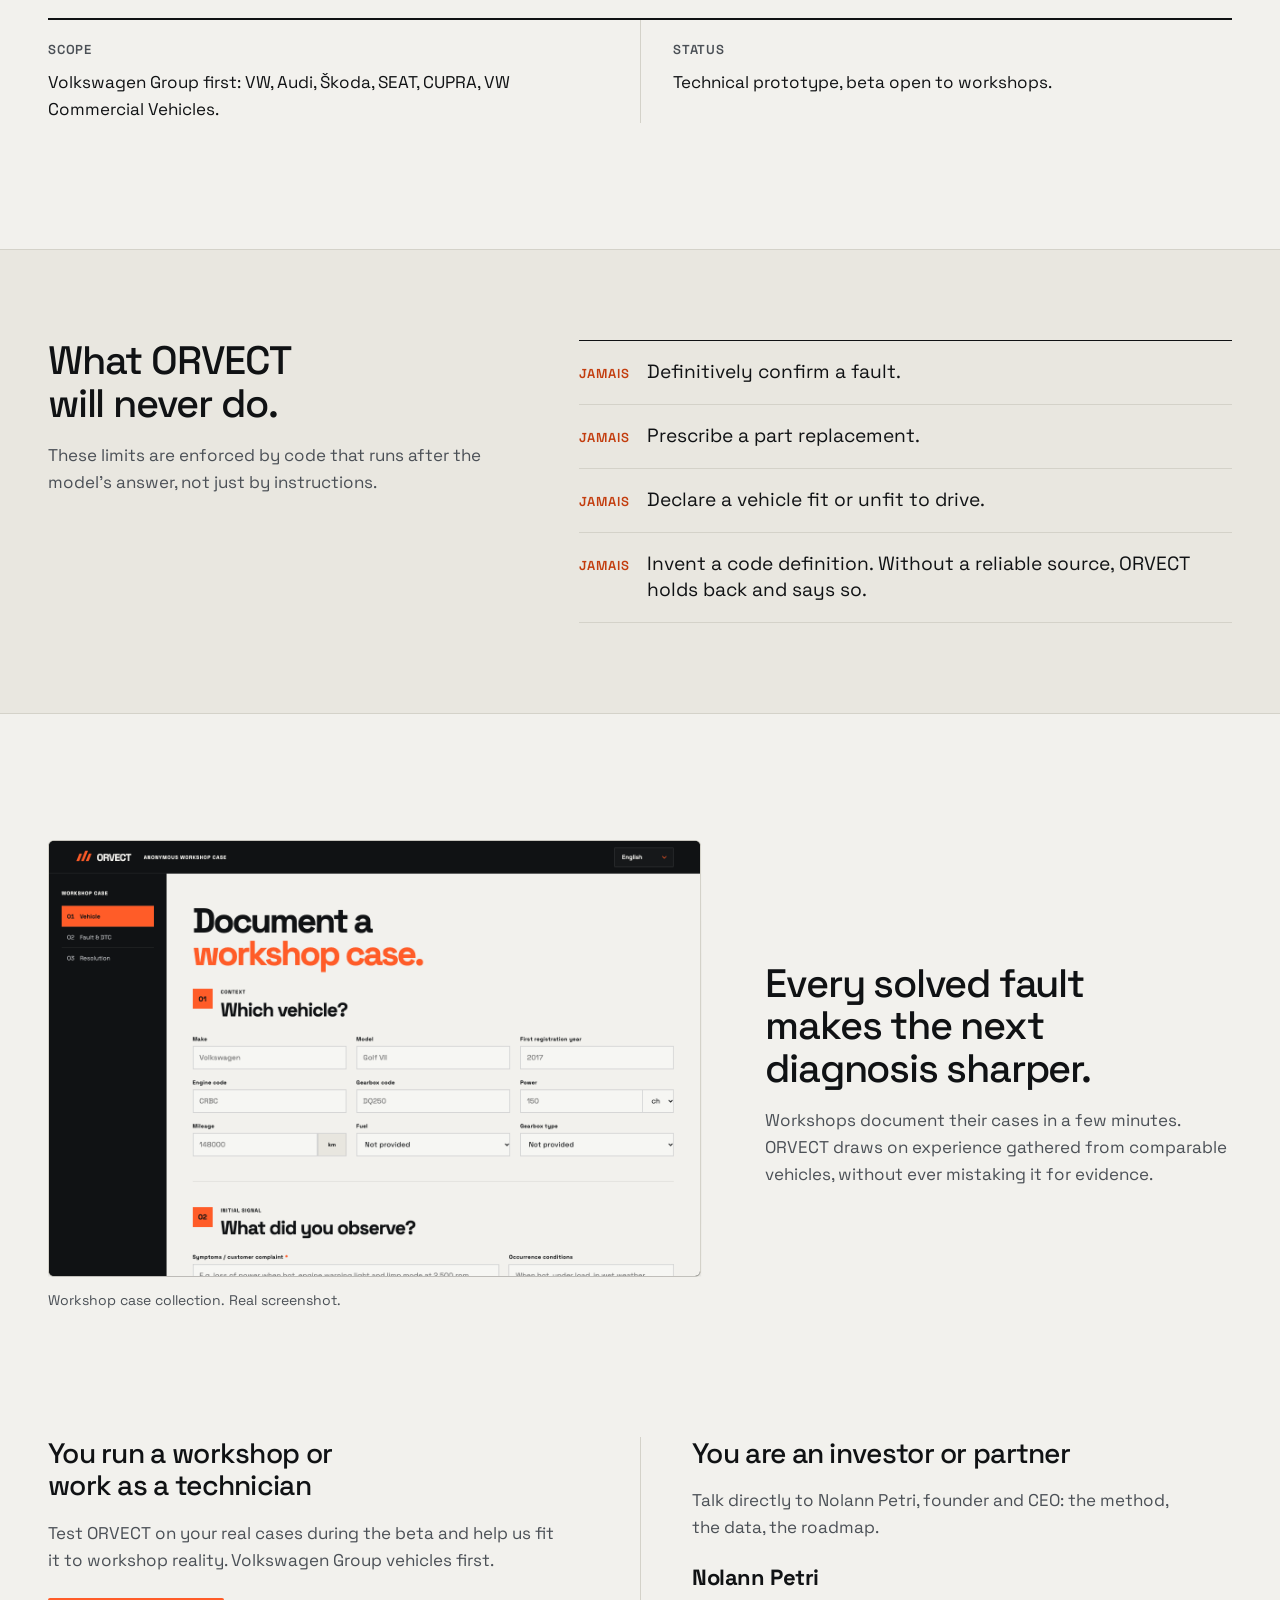
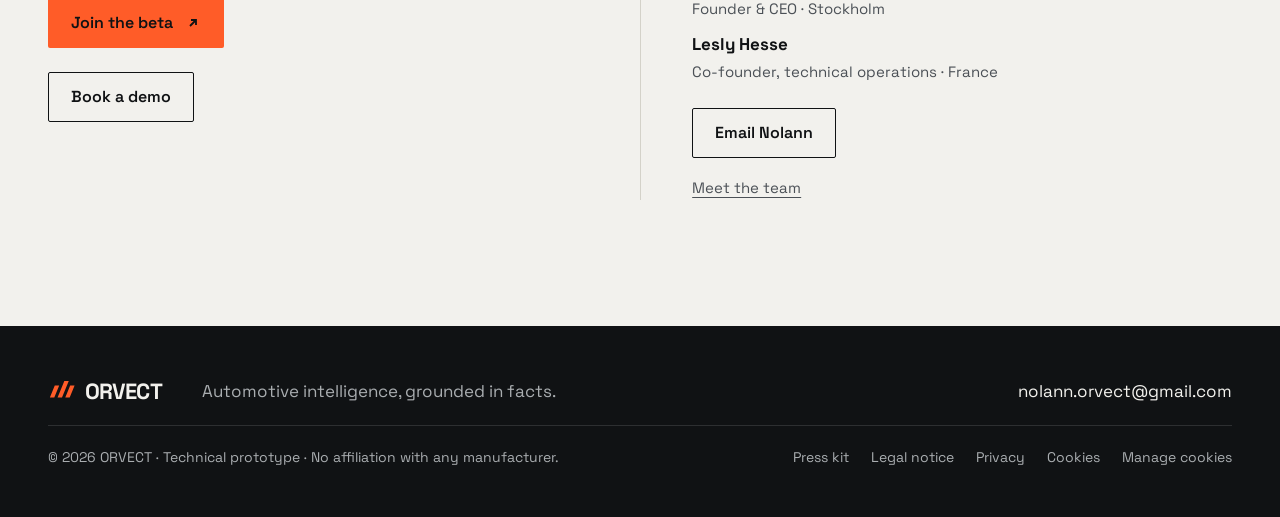
==== commit dc9e5878: "Header buttons never wrap; the home intro leaves in one gesture - Header: buttons and brand no longe" ====
--- a/index.html
+++ b/index.html
@@ -8,8 +8,8 @@
 <title>ORVECT — Au-delà du code défaut.</title>
 <link rel="icon" href="favicon.ico" sizes="48x48"><link rel="icon" href="favicon.svg" type="image/svg+xml"><link rel="icon" href="icon-192.png" type="image/png" sizes="192x192"><link rel="apple-touch-icon" href="apple-touch-icon.png"><link rel="manifest" href="site.webmanifest">
 <link rel="preload" href="v1/assets/SpaceGrotesk.ttf" as="font" type="font/ttf" crossorigin>
-<link rel="stylesheet" href="v2/site.css?v=10"><link rel="stylesheet" href="v2/a.css?v=14">
-<script src="v2/i18n.js?v=9" defer></script><script src="v2/v2.js?v=14" defer></script><script src="v2/vehicle.js?v=1" defer></script>
+<link rel="stylesheet" href="v2/site.css?v=11"><link rel="stylesheet" href="v2/a.css?v=16">
+<script src="v2/i18n.js?v=10" defer></script><script src="v2/v2.js?v=15" defer></script><script src="v2/vehicle.js?v=1" defer></script>
 <script type="application/ld+json">{"@context":"https://schema.org","@graph":[{"@type":"Organization","@id":"https://orvect.fr/#org","name":"ORVECT","url":"https://orvect.fr/","logo":"https://orvect.fr/logo.png","founder":{"@type":"Person","@id":"https://orvect.fr/vision.html#nolann-petri","name":"Nolann Petri","image":"https://orvect.fr/v2/assets/nolann-petri-fondateur-orvect.jpg"}},{"@type":"WebSite","name":"ORVECT","url":"https://orvect.fr/","publisher":{"@id":"https://orvect.fr/#org"},"@id":"https://orvect.fr/#website","alternateName":["Orvect","ORVECT diagnostic automobile"],"inLanguage":"fr"},{"@type":"ItemList","@id":"https://orvect.fr/#navigation","name":"Navigation principale","itemListElement":[{"@type":"SiteNavigationElement","position":1,"name":"L’approche","url":"https://orvect.fr/approche.html"},{"@type":"SiteNavigationElement","position":2,"name":"Le prototype","url":"https://orvect.fr/prototype.html"},{"@type":"SiteNavigationElement","position":3,"name":"La vision","url":"https://orvect.fr/vision.html"},{"@type":"SiteNavigationElement","position":4,"name":"Rejoindre la bêta","url":"https://orvect.fr/beta.html"}]}]}</script>
 </head>
 <body>
@@ -46,7 +46,7 @@
         <div class="shot-frame"><img src="v2/assets/program-fr.png" width="1440" height="960" alt="Écran d’identification du véhicule dans l’atelier ORVECT : saisie par VIN, par plaque ou manuelle, et étapes Identification, Vérification, DTC et symptômes, Résultats."></div>
         <figcaption>L’atelier ORVECT aujourd’hui. Capture réelle, données de démonstration synthétiques.</figcaption>
       </figure>
-      <p class="cue" aria-hidden="true"><span></span></p>
+      <button class="cue" type="button" data-cue aria-label="Passer l’introduction"><span></span><svg aria-hidden="true" viewBox="0 0 16 16"><path d="M3.5 6 8 10.5 12.5 6"/></svg></button>
     </div>
   </section>
 
--- a/v2/site.css
+++ b/v2/site.css
@@ -38,7 +38,7 @@
 .site-header{position:sticky;top:0;z-index:50;height:var(--header)}
 .site-header{transition:transform .5s var(--ease),opacity .35s}
 .intro-active .site-header:not(:focus-within){transform:translateY(-110%);opacity:0;pointer-events:none}
-.site-header .bar{position:relative;height:100%;max-width:calc(var(--max) + 2 * var(--gutter));margin-inline:auto;padding-inline:var(--gutter);display:flex;align-items:center;gap:32px;transition:padding .45s var(--ease)}
+.site-header .bar{position:relative;height:100%;max-width:calc(var(--max) + 2 * var(--gutter));margin-inline:auto;padding-inline:var(--gutter);display:flex;align-items:center;gap:clamp(16px,2.2vw,32px);transition:padding .45s var(--ease)}
 .site-header::before{content:"";position:absolute;inset:0;background:var(--ink);border-bottom:1px solid var(--line-dark);transition:inset .45s var(--ease),border-radius .45s var(--ease),box-shadow .45s var(--ease),background-color .3s,border-color .3s,opacity .4s}
 .site-header.is-floating::before{inset:10px max(12px,calc((100% - 1180px) / 2));border:1px solid var(--line-dark);border-radius:8px;background:#1a1d20d9;-webkit-backdrop-filter:blur(14px) saturate(140%);backdrop-filter:blur(14px) saturate(140%);box-shadow:0 12px 30px -12px #000000b3}
 .site-header.is-floating .bar{padding-inline:max(32px,calc((100% - 1180px) / 2 + 20px))}
@@ -46,7 +46,7 @@
 .site-header.is-floating .bar>*{pointer-events:auto}
 .brand{display:inline-flex;align-items:center;gap:9px;font-weight:700;font-size:22px;letter-spacing:-.04em;text-decoration:none;color:var(--on-dark);transition:opacity .4s}
 .brand img{width:28px;height:auto}
-.site-header nav{display:flex;gap:28px;margin-left:auto;font-size:15px}
+.site-header nav{display:flex;gap:clamp(18px,2vw,28px);margin-left:auto;font-size:15px}
 .site-header nav a{text-decoration:none;white-space:nowrap;color:var(--on-dark-2);padding-block:6px;border-bottom:1px solid transparent;transition:color .2s,border-color .2s}
 .site-header nav a:hover{color:var(--on-dark);border-bottom-color:var(--on-dark-2)}
 .menu-toggle{display:none}
@@ -55,6 +55,9 @@
 .site-header .bar>.btn-demo{margin-left:auto}
 .site-header nav+.btn-demo{margin-left:0}
 .demo-short{display:none}
+.site-header .bar>*{flex-shrink:0}
+.site-header .btn{white-space:nowrap}
+@media(max-width:1320px){.site-header .bar>.btn-demo .demo-long{display:none}.site-header .bar>.btn-demo .demo-short{display:inline}}
 /* Language: a native select, codes only so it reads the same in every language */
 .lang-select{-webkit-appearance:none;appearance:none;height:36px;padding:0 28px 0 12px;border:1px solid var(--line-dark);border-radius:2px;background:transparent url("data:image/svg+xml,%3Csvg xmlns='http://www.w3.org/2000/svg' viewBox='0 0 10 6'%3E%3Cpath d='M1 1l4 4 4-4' fill='none' stroke='%23a9adb0' stroke-width='1.5'/%3E%3C/svg%3E") no-repeat right 10px center/10px 6px;color:var(--on-dark);font-family:inherit;font-size:14px;font-weight:600;letter-spacing:.04em;cursor:pointer;transition:border-color .2s}
 .lang-select:hover{border-color:var(--on-dark-2)}
--- a/v2/a.css
+++ b/v2/a.css
@@ -20,7 +20,7 @@
 figcaption{margin-top:12px;font-size:14px;color:var(--ink-2)}
 .cue{display:none}
 
-.intro-live{height:200svh;padding:0;margin-top:calc(-1 * var(--header))}
+.intro-live{height:150svh;padding:0;margin-top:calc(-1 * var(--header))}
 .intro-live .stage{position:sticky;top:0;height:100svh;overflow:hidden;display:block;max-width:none}
 .intro-live .lockup,.intro-live .product,.intro-live .layer{position:absolute;left:0;top:0;will-change:transform,opacity}
 .intro-live .lockup{width:100%}
@@ -28,6 +28,10 @@
 .intro-live .layer{width:var(--sw);height:var(--h);z-index:1}
 .intro-live .product{left:50%}
 .intro-live .cue{display:flex;flex-direction:column;align-items:center;gap:10px;position:absolute;left:50%;bottom:28px;transform:translateX(-50%);margin:0;font-size:13px;letter-spacing:.06em;text-transform:uppercase;color:var(--ink-2);animation:fade-up 1s var(--ease) 2.2s backwards}
+.intro-live .cue{z-index:2;padding:0;border:0;background:none;font:inherit;color:var(--ink);cursor:pointer}
+.intro-live .cue svg{box-sizing:content-box;width:22px;height:22px;padding:13px;border:1.5px solid var(--ink);border-radius:50%;fill:none;stroke:currentColor;stroke-width:1.8;animation:cue-bob 1.8s ease-in-out infinite;transition:background-color .2s,color .2s}
+.intro-live .cue:hover svg,.intro-live .cue:focus-visible svg{background:var(--ink);color:var(--paper)}
+@keyframes cue-bob{0%,100%{transform:translateY(0)}50%{transform:translateY(5px)}}
 .intro-live .cue span{width:1px;height:40px;background:linear-gradient(var(--ink-2) 50%,transparent 50%);background-size:1px 80px;animation:cue 1.8s ease-in-out infinite}
 @keyframes cue{from{background-position:0 -40px}to{background-position:0 40px}}
 /* Arrival: the loading pulse of the ORVECT mark (same as the opening signature), then the name glitches in.
@@ -184,7 +188,7 @@
 @media(max-width:760px){
   .vehicle{height:200svh}
   .vehicle-copy{top:14%}
-  .intro-live{height:180svh}
+  .intro-live{height:140svh}
   .facts{grid-template-columns:1fr}
   .facts>div,.facts>div+div{padding:16px 0 12px;border-left:0}
   .doors{grid-template-columns:1fr;gap:48px}
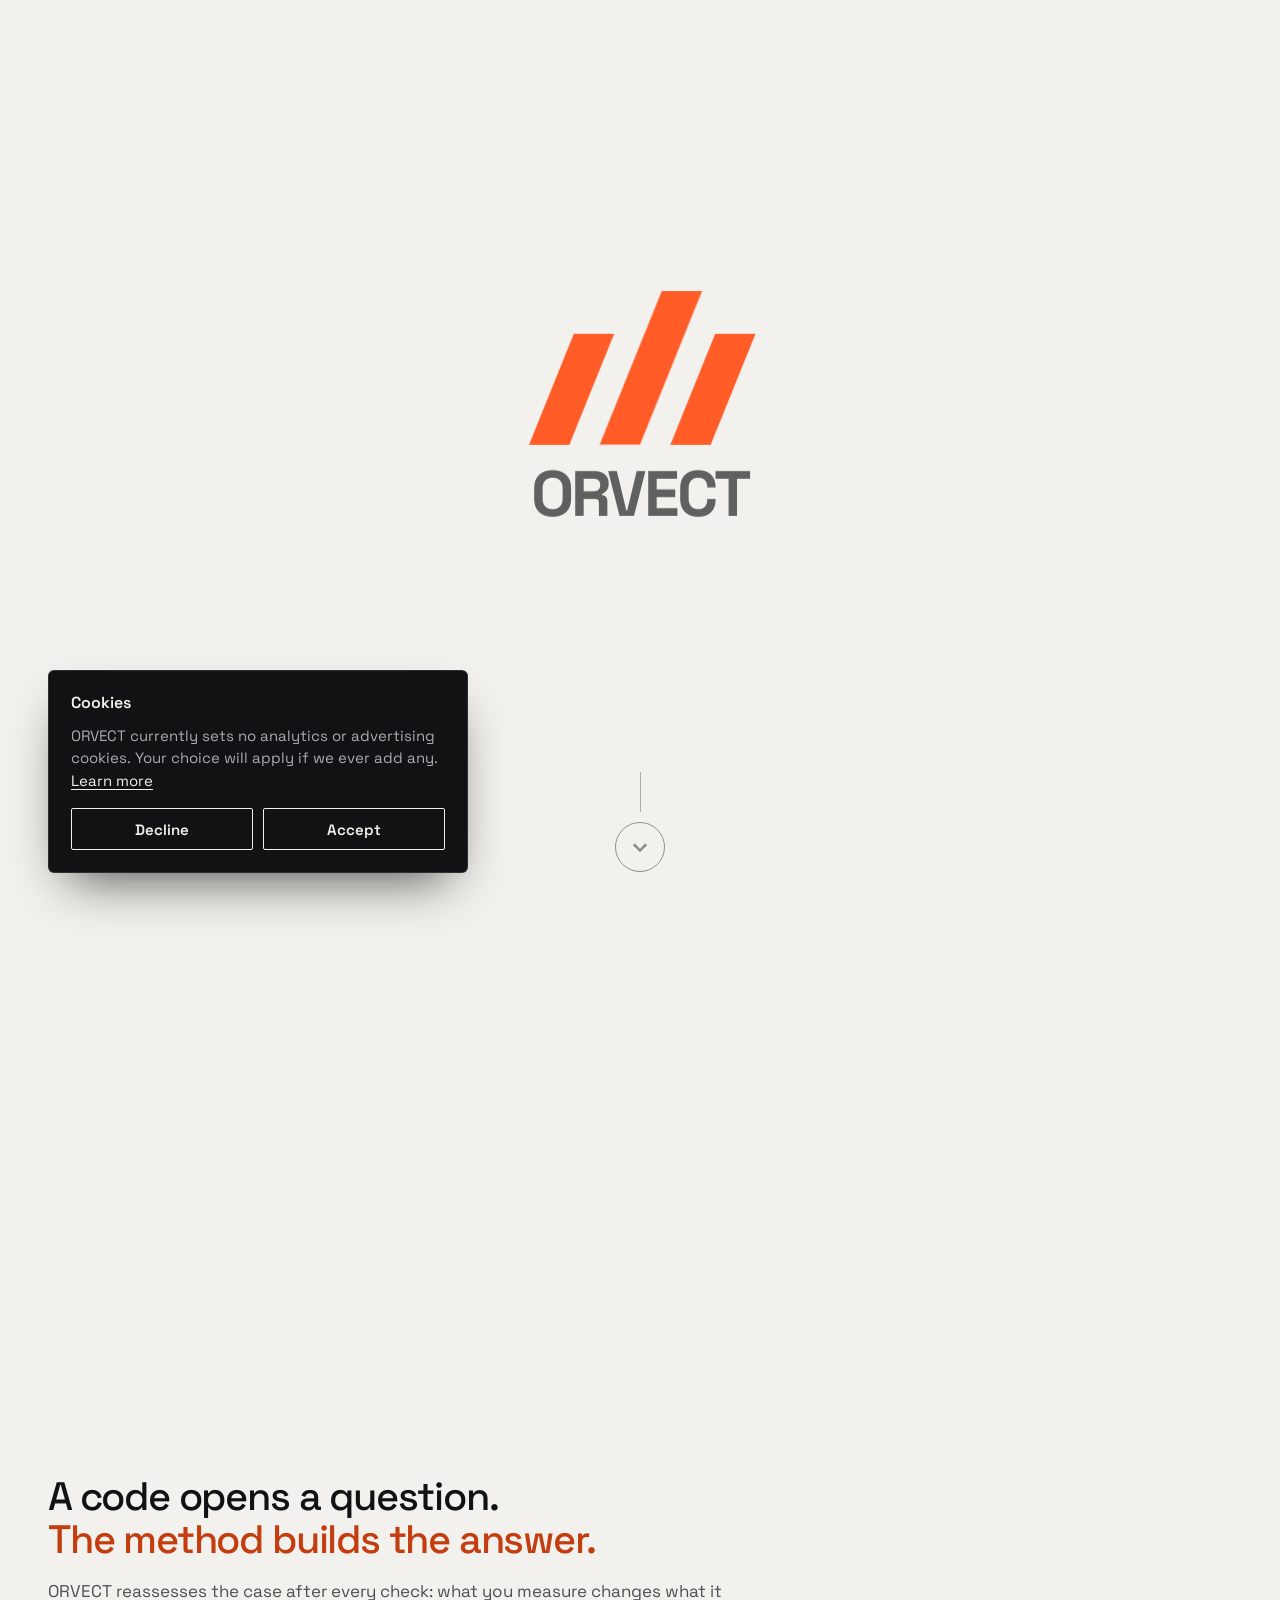
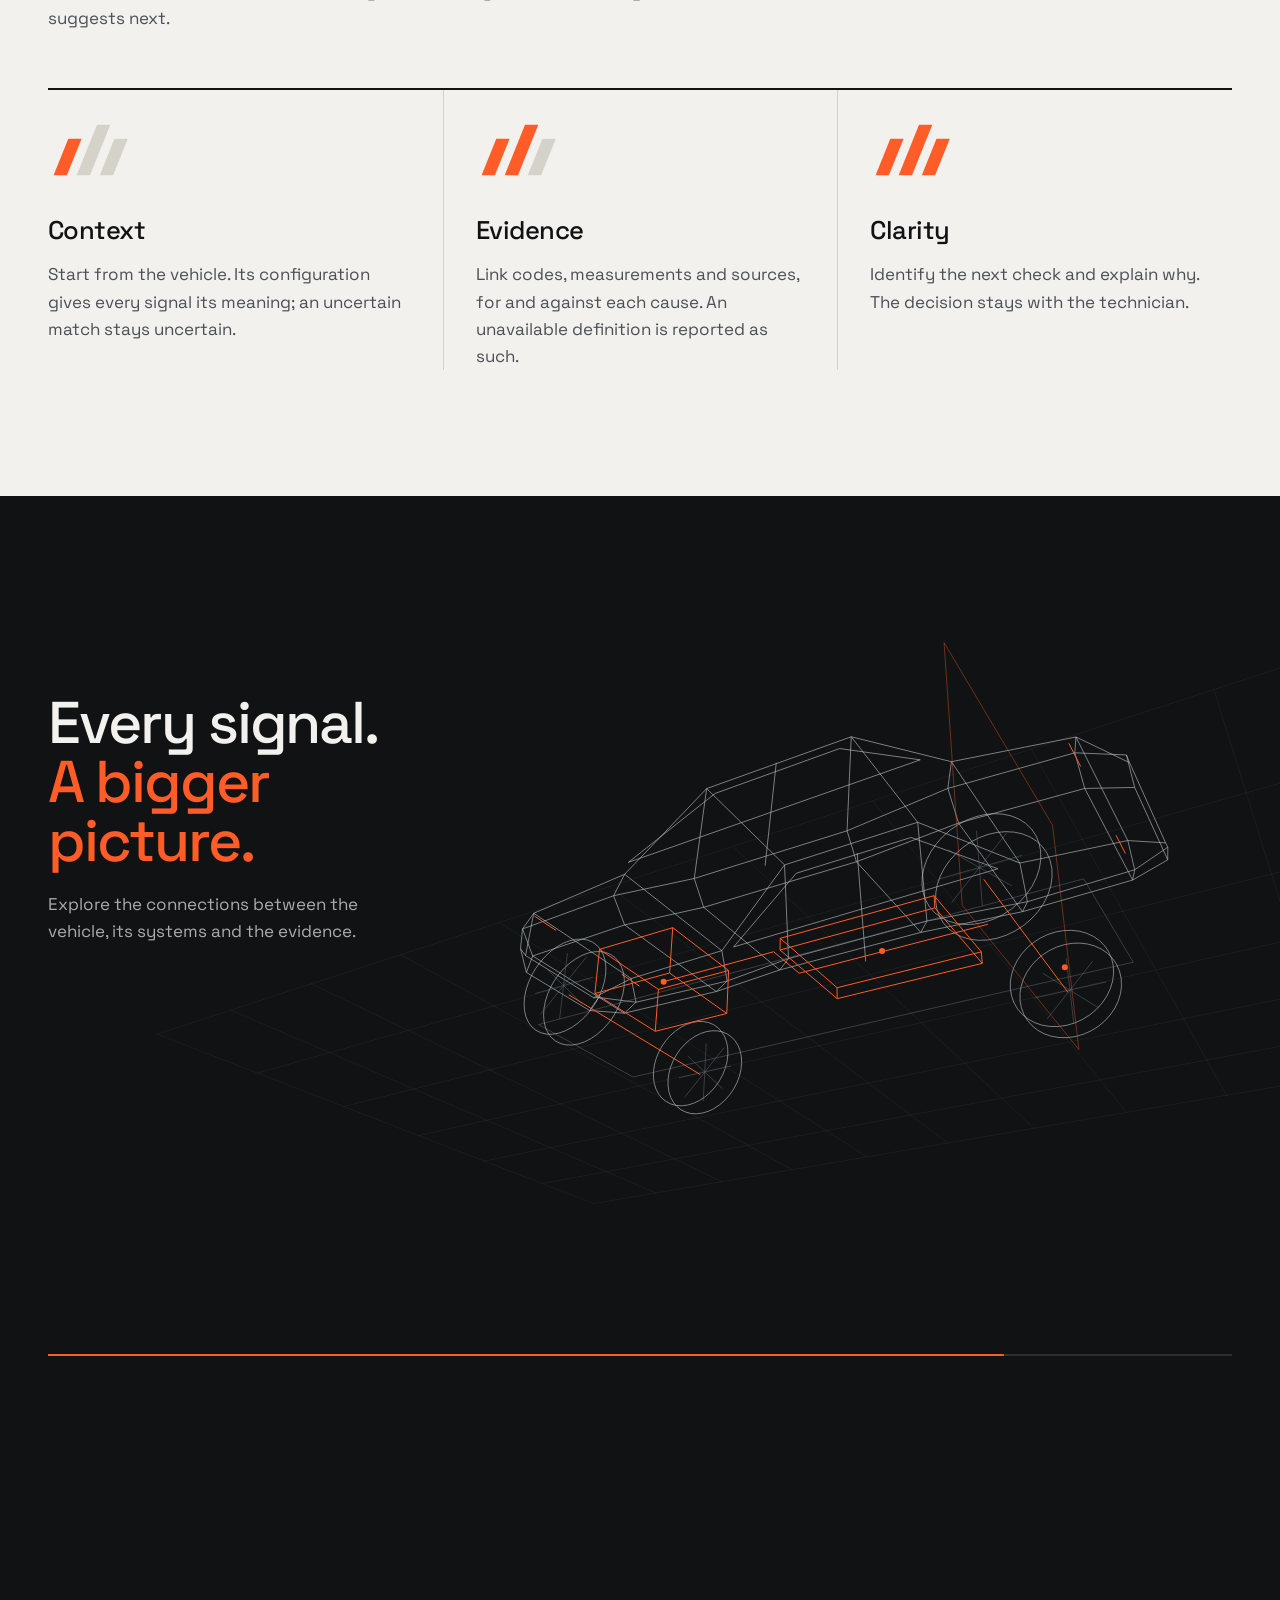
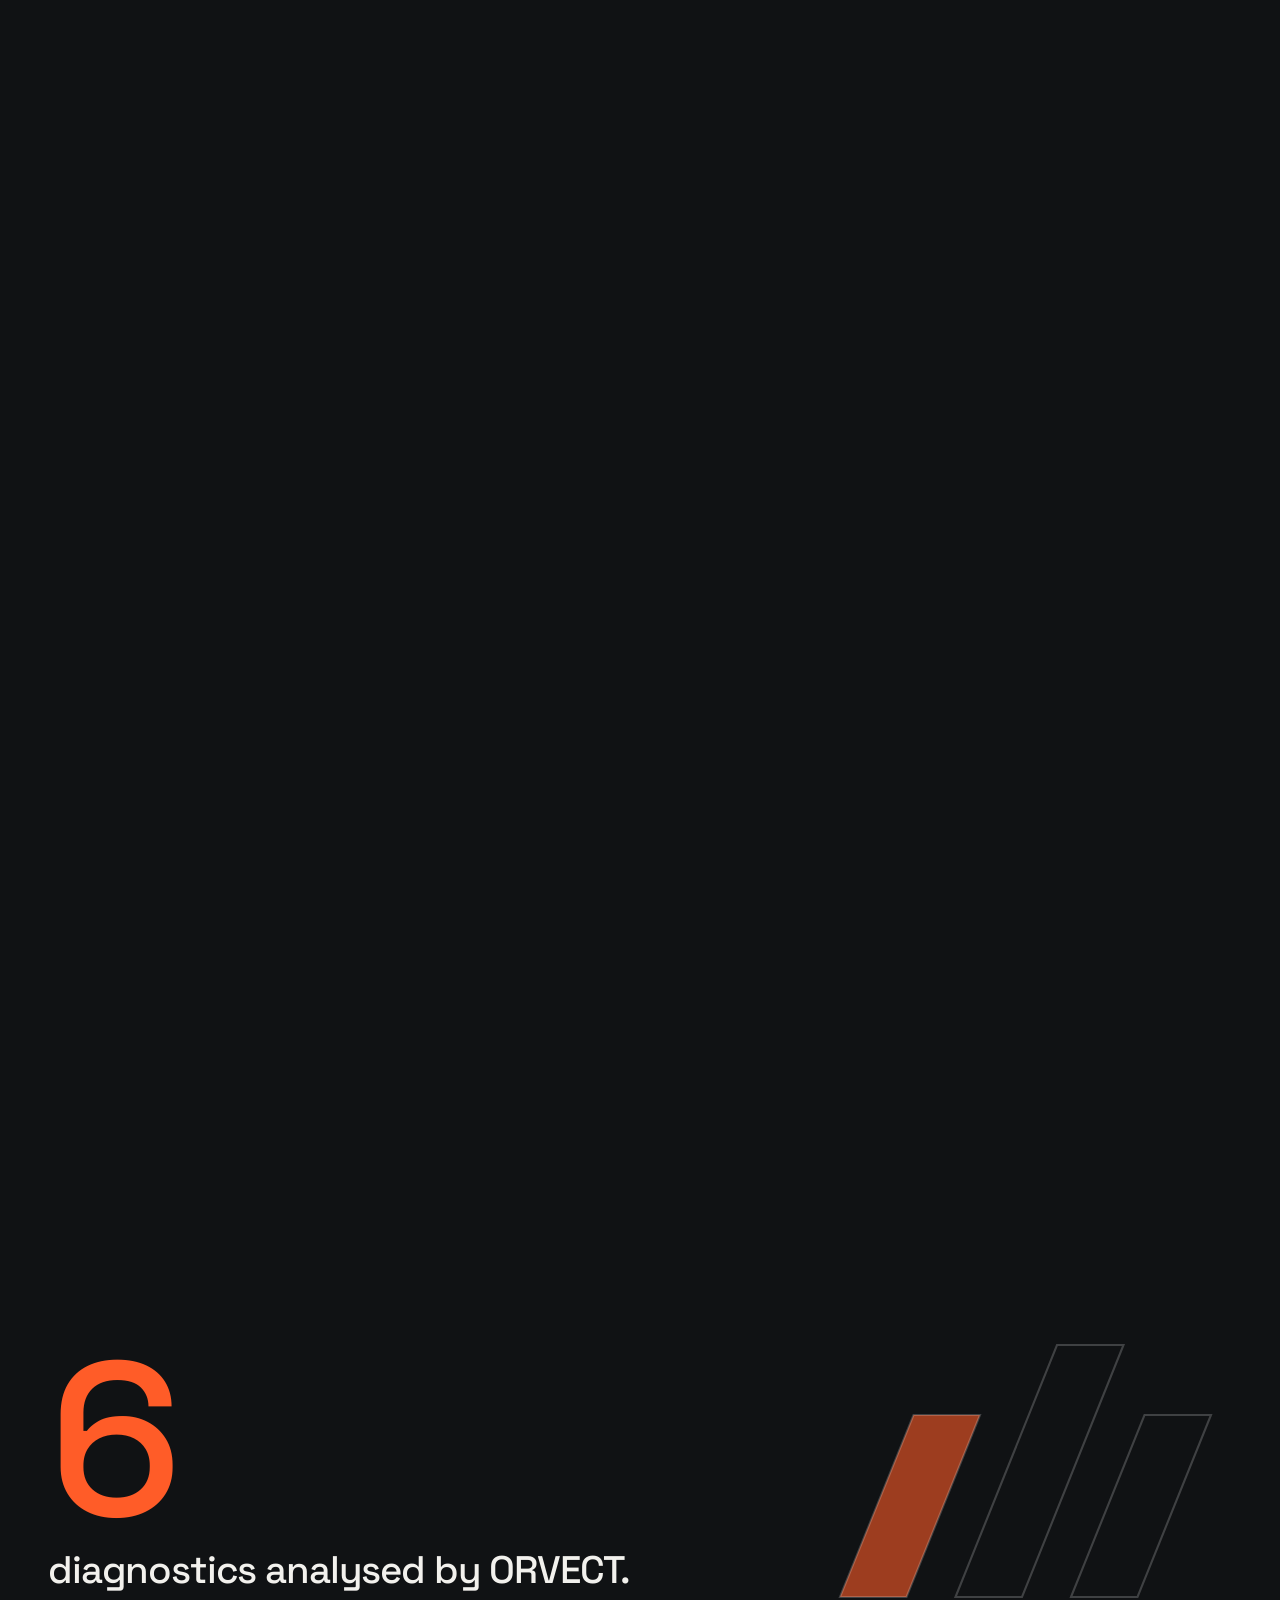
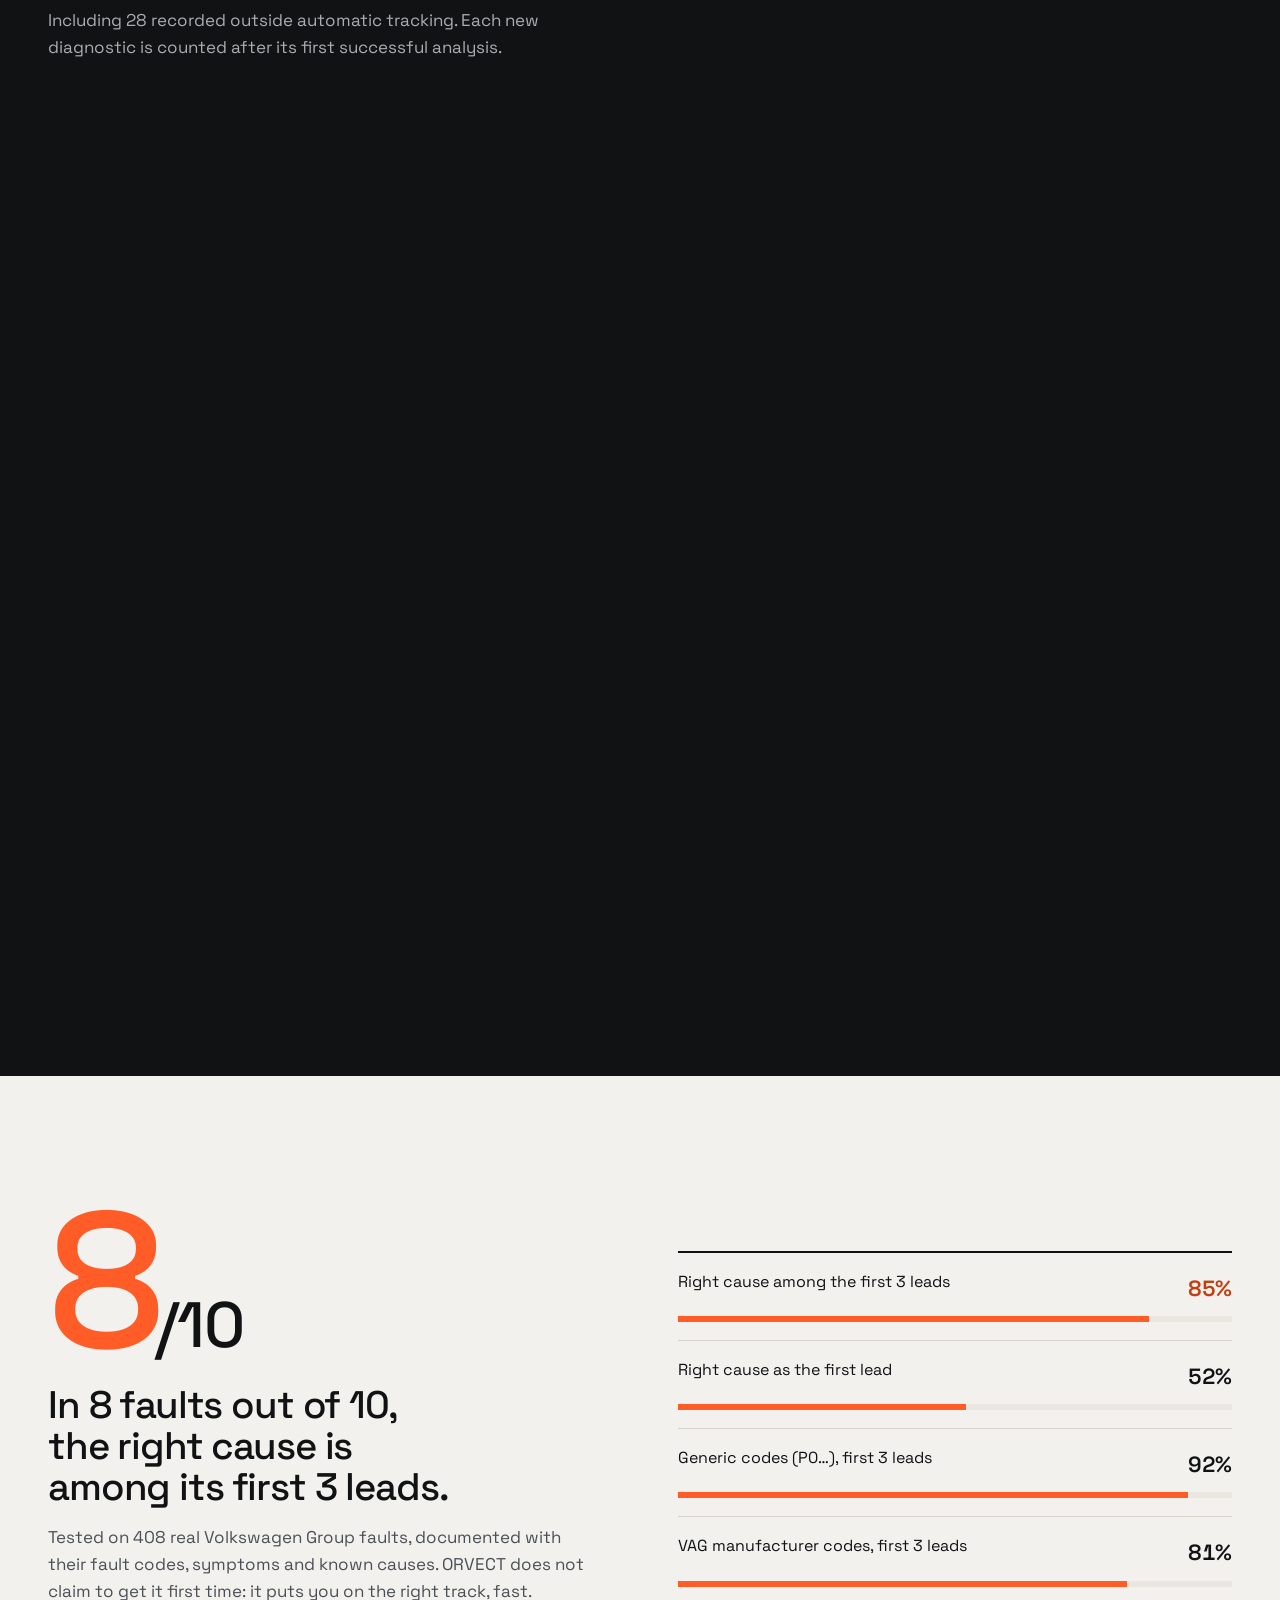
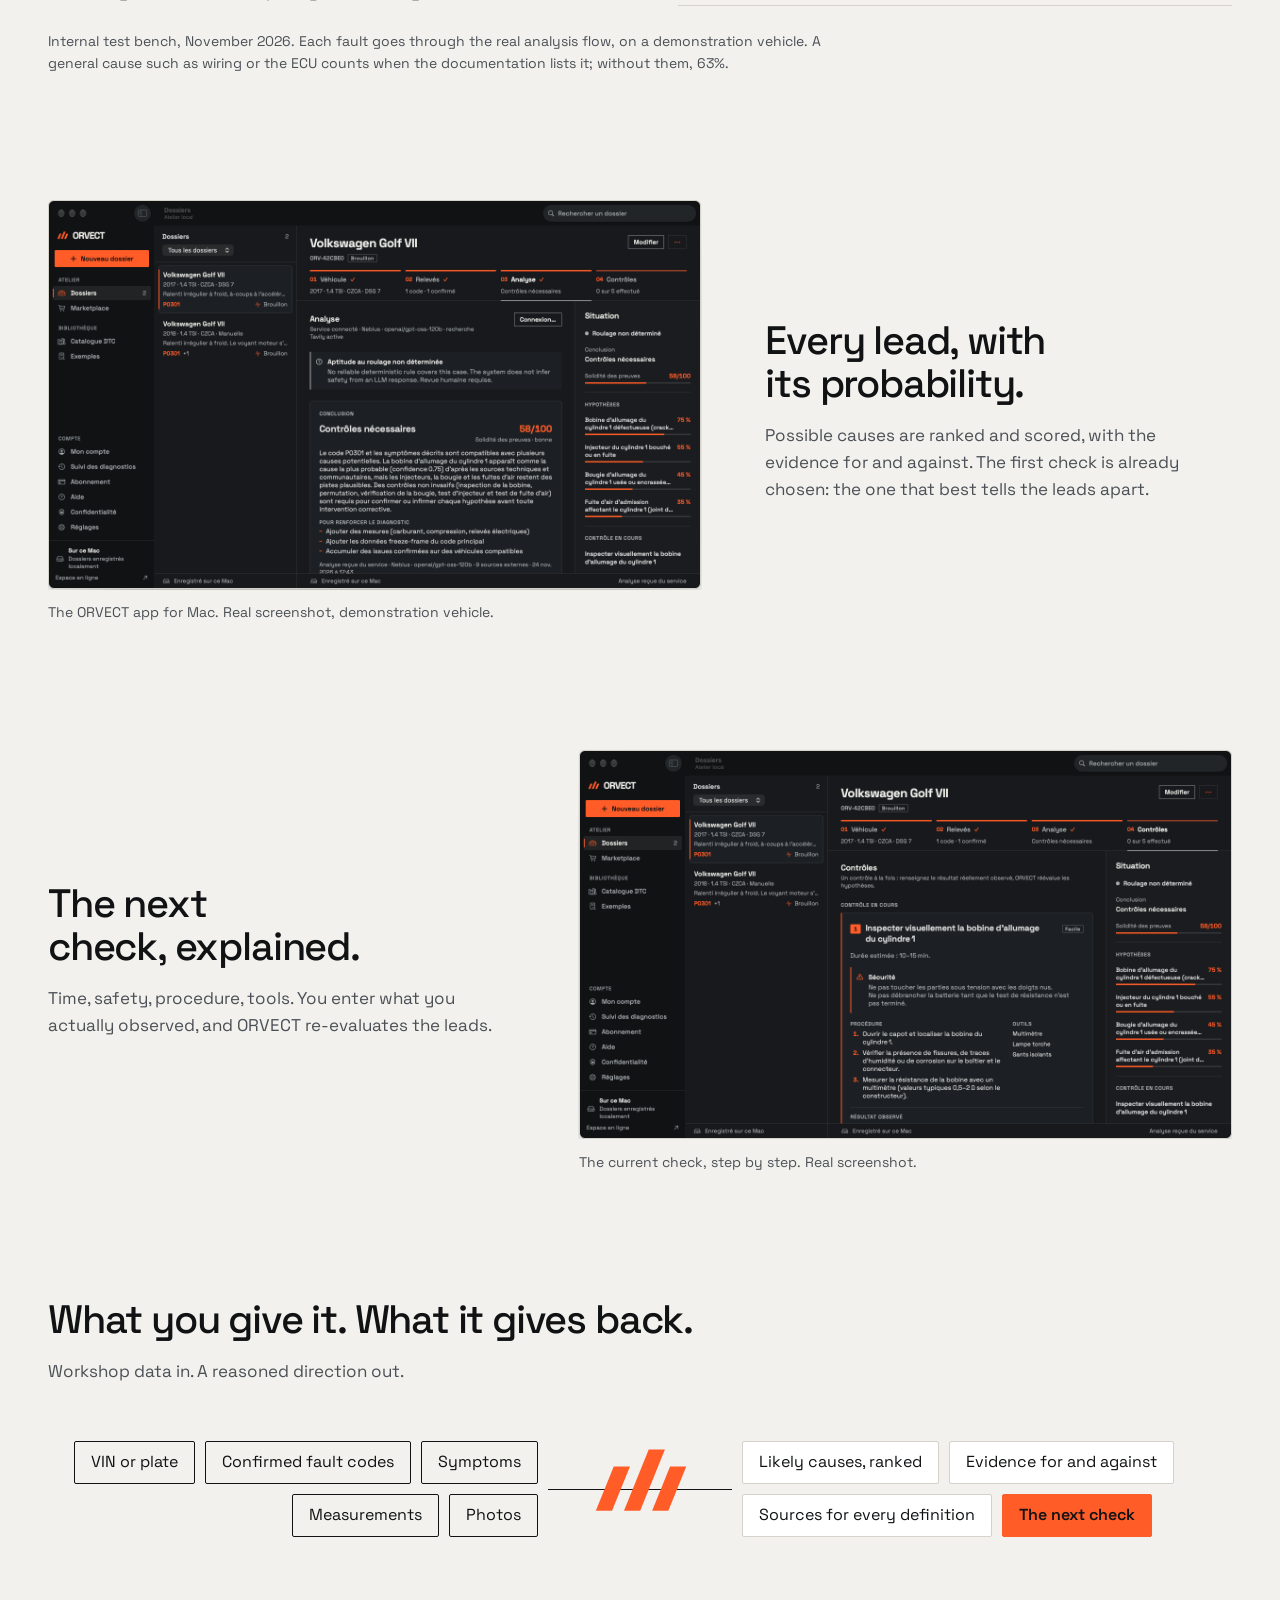
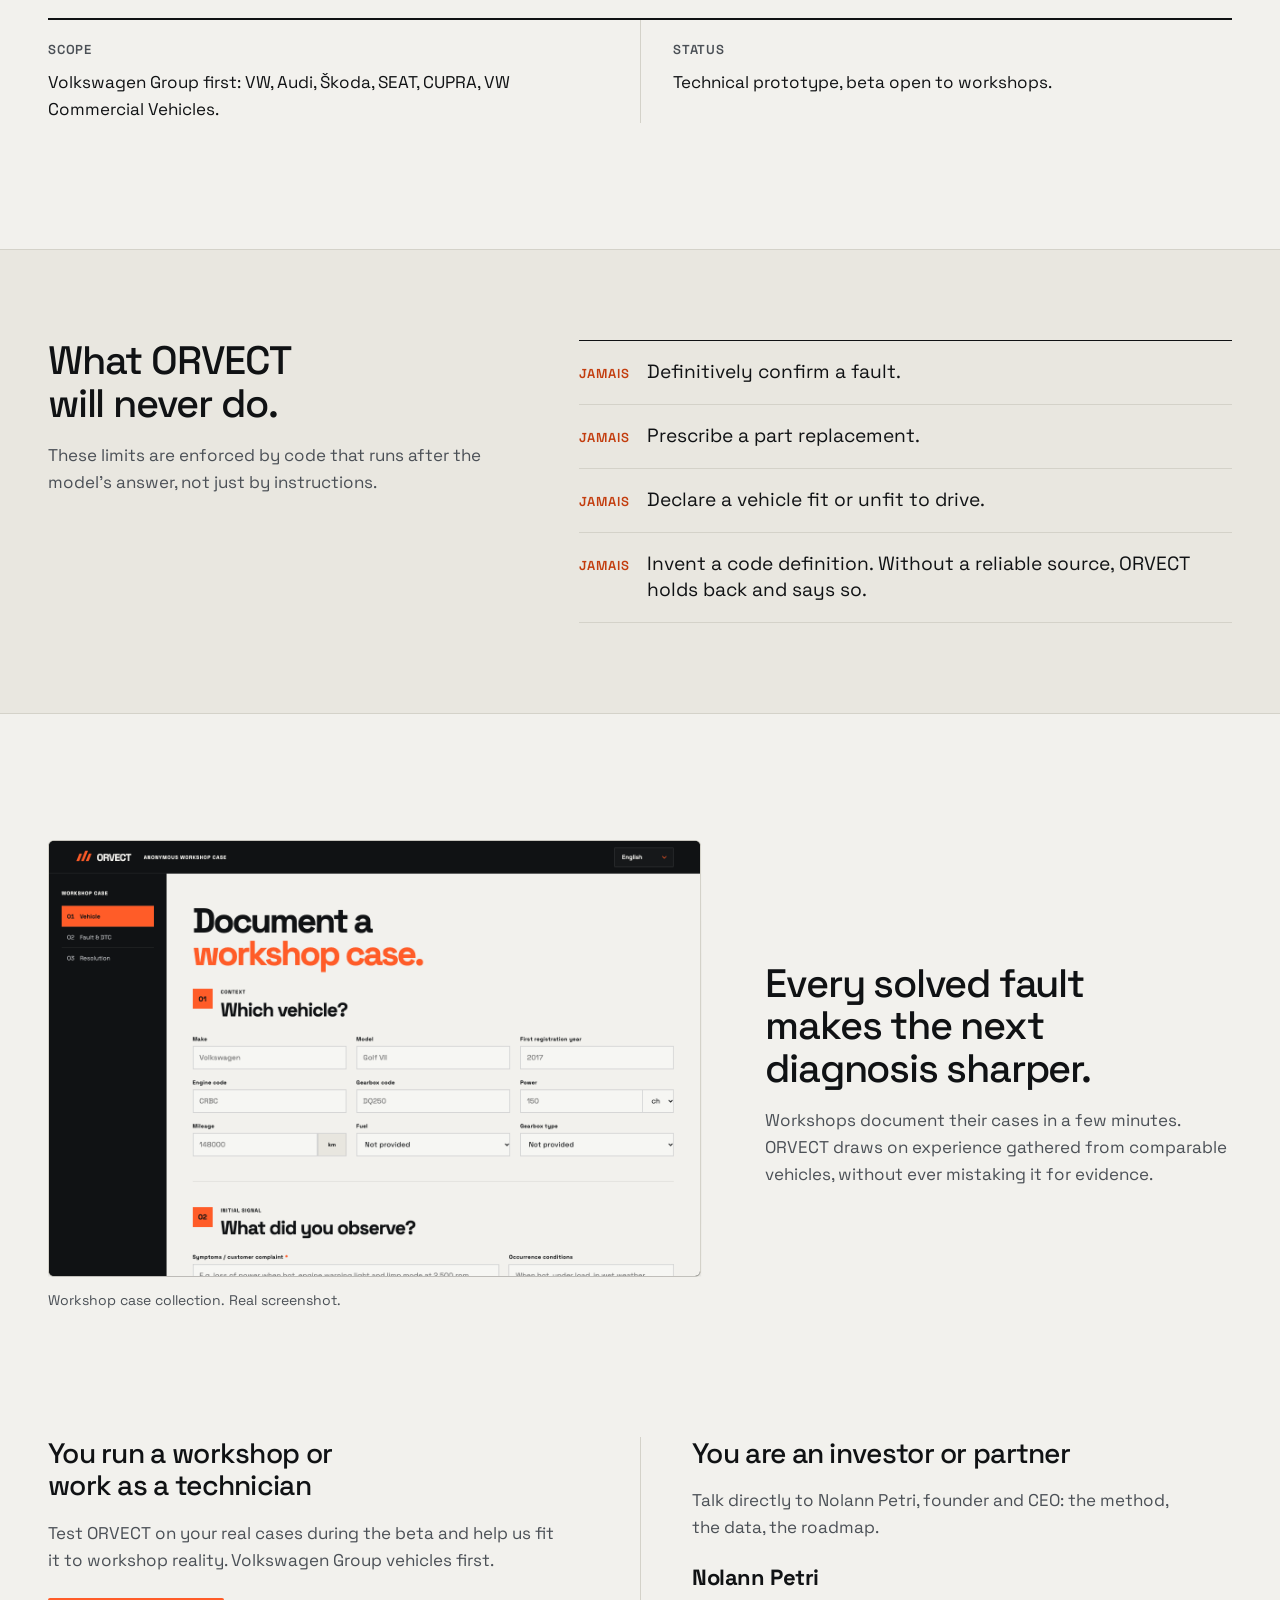
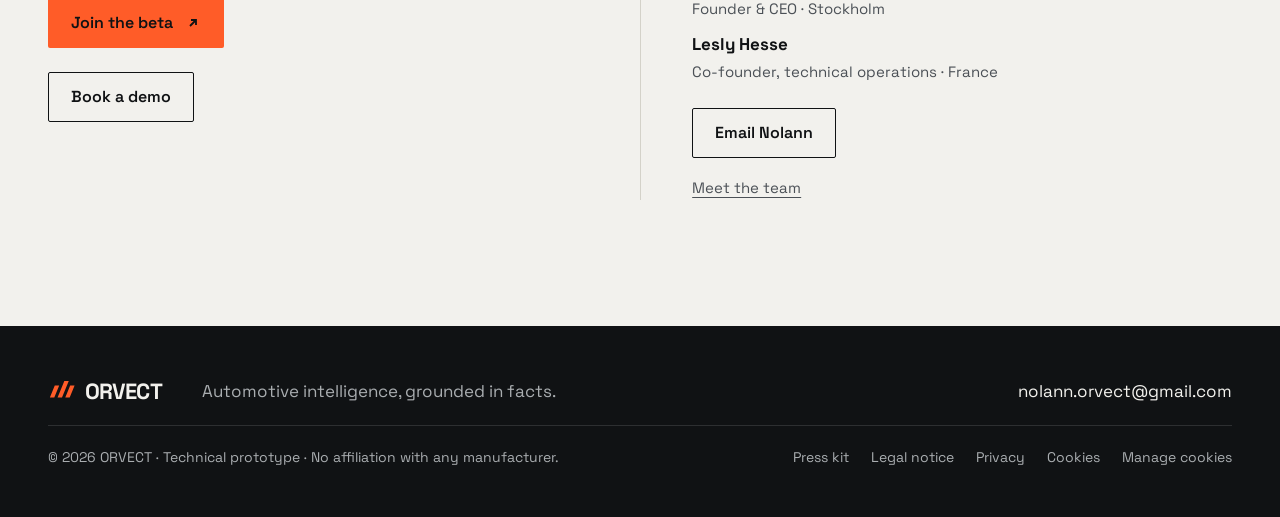
==== commit c458bd8a: "Header: mega menu with categories on hover; floating bar switched off - Produit (Le diagnostic, Le p" ====
--- a/index.html
+++ b/index.html
@@ -8,8 +8,8 @@
 <title>ORVECT — Au-delà du code défaut.</title>
 <link rel="icon" href="favicon.ico" sizes="48x48"><link rel="icon" href="favicon.svg" type="image/svg+xml"><link rel="icon" href="icon-192.png" type="image/png" sizes="192x192"><link rel="apple-touch-icon" href="apple-touch-icon.png"><link rel="manifest" href="site.webmanifest">
 <link rel="preload" href="v1/assets/SpaceGrotesk.ttf" as="font" type="font/ttf" crossorigin>
-<link rel="stylesheet" href="v2/site.css?v=11"><link rel="stylesheet" href="v2/a.css?v=16">
-<script src="v2/i18n.js?v=10" defer></script><script src="v2/v2.js?v=15" defer></script><script src="v2/vehicle.js?v=1" defer></script>
+<link rel="stylesheet" href="v2/site.css?v=14"><link rel="stylesheet" href="v2/a.css?v=16">
+<script src="v2/i18n.js?v=11" defer></script><script src="v2/v2.js?v=16" defer></script><script src="v2/vehicle.js?v=1" defer></script>
 <script type="application/ld+json">{"@context":"https://schema.org","@graph":[{"@type":"Organization","@id":"https://orvect.fr/#org","name":"ORVECT","url":"https://orvect.fr/","logo":"https://orvect.fr/logo.png","founder":{"@type":"Person","@id":"https://orvect.fr/vision.html#nolann-petri","name":"Nolann Petri","image":"https://orvect.fr/v2/assets/nolann-petri-fondateur-orvect.jpg"}},{"@type":"WebSite","name":"ORVECT","url":"https://orvect.fr/","publisher":{"@id":"https://orvect.fr/#org"},"@id":"https://orvect.fr/#website","alternateName":["Orvect","ORVECT diagnostic automobile"],"inLanguage":"fr"},{"@type":"ItemList","@id":"https://orvect.fr/#navigation","name":"Navigation principale","itemListElement":[{"@type":"SiteNavigationElement","position":1,"name":"L’approche","url":"https://orvect.fr/approche.html"},{"@type":"SiteNavigationElement","position":2,"name":"Le prototype","url":"https://orvect.fr/prototype.html"},{"@type":"SiteNavigationElement","position":3,"name":"La vision","url":"https://orvect.fr/vision.html"},{"@type":"SiteNavigationElement","position":4,"name":"Rejoindre la bêta","url":"https://orvect.fr/beta.html"}]}]}</script>
 </head>
 <body>
@@ -19,10 +19,9 @@
   <div class="bar">
     <a class="brand" href="index.html" aria-label="ORVECT, accueil"><img src="v1/assets/orvect-mark.svg" alt="" width="30" height="25">ORVECT</a>
     <nav aria-label="Navigation principale">
-      <a href="approche.html">L’approche</a>
-      <a href="prototype.html">Le prototype</a>
-      <a href="vision.html">La vision</a>
-      <a href="tarifs.html">Tarifs</a>
+      <div class="nav-item is-current" data-mega><button class="nav-trigger" type="button" aria-expanded="false">Produit<svg aria-hidden="true" viewBox="0 0 16 16"><path d="M4 6l4 4 4-4"/></svg></button><div class="mega"><div class="mega-inner"><div class="mega-col"><p class="mega-k">Le diagnostic</p><a class="mega-link" href="index.html#mac-title"><svg aria-hidden="true" viewBox="0 0 16 16"><path d="M3 13V8M8 13V3M13 13V6"/></svg><span><b>Pistes chiffrées</b><small>Chaque cause possible, avec sa probabilité.</small></span></a><a class="mega-link" href="index.html#check-title"><svg aria-hidden="true" viewBox="0 0 16 16"><path d="M3 8.5 6.5 12 13 4.5"/></svg><span><b>Prochain contrôle</b><small>Celui qui départage le mieux les pistes.</small></span></a><a class="mega-link" href="index.html#bench-title"><svg aria-hidden="true" viewBox="0 0 16 16"><circle cx="8" cy="8" r="5.5"/><circle cx="8" cy="8" r="2"/></svg><span><b>Fiabilité mesurée</b><small>8 pannes sur 10 dans les 3 premières pistes.</small></span></a><a class="mega-link" href="index.html#limits-title"><svg aria-hidden="true" viewBox="0 0 16 16"><path d="M8 2 13 4v4c0 3-2.2 5-5 6-2.8-1-5-3-5-6V4Z"/></svg><span><b>Garde-fous</b><small>Ce qu’ORVECT ne fera jamais.</small></span></a></div><div class="mega-col"><p class="mega-k">Le parcours</p><a class="mega-link" href="prototype.html#p1"><svg aria-hidden="true" viewBox="0 0 16 16"><path d="M2 10.5h12M3.5 10.5 5 6.5h6l1.5 4M4.5 13v-1.5M11.5 13v-1.5"/></svg><span><b>Identifier le véhicule</b><small>Véhicule, moteur et symptômes avant le code.</small></span></a><a class="mega-link" href="prototype.html#p2"><svg aria-hidden="true" viewBox="0 0 16 16"><path d="M1.5 8h2.5l2-4 3 8 2-4h3"/></svg><span><b>Rassembler les signaux</b><small>Chaque code vérifié : source et compatibilité.</small></span></a><a class="mega-link" href="prototype.html#p3"><svg aria-hidden="true" viewBox="0 0 16 16"><path d="M4 2h5l3 3v9H4ZM9 2v3h3M6 9h4M6 11.5h4"/></svg><span><b>Suivre les preuves</b><small>Observations, manques et interprétation séparés.</small></span></a><a class="mega-link" href="prototype.html#p4"><svg aria-hidden="true" viewBox="0 0 16 16"><circle cx="8" cy="5" r="2.5"/><path d="M3 14c.5-3 2.5-4.5 5-4.5s4.5 1.5 5 4.5"/></svg><span><b>Technicien aux commandes</b><small>Une trace de chaque vérification.</small></span></a></div><div class="mega-col mega-side"><p class="mega-k">Outils</p><a class="mega-link" href="prototype.html"><svg aria-hidden="true" viewBox="0 0 16 16"><path d="M2 3h12v8H2ZM6 14h4M8 11v3"/></svg><span><b>Le prototype</b><small>Le parcours complet, en ligne.</small></span></a><a class="mega-link" href="tarifs.html"><svg aria-hidden="true" viewBox="0 0 16 16"><path d="M2 2h6l6 6-6 6-6-6Z"/><circle cx="5.5" cy="5.5" r="1"/></svg><span><b>Tarifs</b><small>Trois formules par atelier.</small></span></a><a class="mega-link" href="mailto:nolann.orvect@gmail.com?subject=Demande%20de%20d%C3%A9mo%20ORVECT&amp;body=Bonjour%2C%0A%0AJe%20souhaite%20une%20d%C3%A9mo%20d%E2%80%99ORVECT.%0A%0AAtelier%20%3A%0AVille%20%3A%0ANombre%20de%20techniciens%20%3A%0ACr%C3%A9neaux%20qui%20me%20conviennent%20%3A%0A"><svg aria-hidden="true" viewBox="0 0 16 16"><path d="M2.5 3.5h11v10h-11ZM2.5 6.5h11M5.5 2v3M10.5 2v3"/></svg><span><b>Réserver une démo</b><small>Un de vos dossiers, passé dans ORVECT avec nous.</small></span></a></div></div></div></div>
+      <div class="nav-item" data-mega><button class="nav-trigger" type="button" aria-expanded="false">Entreprise<svg aria-hidden="true" viewBox="0 0 16 16"><path d="M4 6l4 4 4-4"/></svg></button><div class="mega"><div class="mega-inner"><div class="mega-col"><p class="mega-k">ORVECT</p><a class="mega-link" href="approche.html"><svg aria-hidden="true" viewBox="0 0 16 16"><path d="M8 2 14 5 8 8 2 5ZM2 8l6 3 6-3M2 11l6 3 6-3"/></svg><span><b>L’approche</b><small>Contexte, preuves, clarté.</small></span></a><a class="mega-link" href="vision.html"><svg aria-hidden="true" viewBox="0 0 16 16"><path d="M1.5 8s2.5-4.5 6.5-4.5S14.5 8 14.5 8 12 12.5 8 12.5 1.5 8 1.5 8Z"/><circle cx="8" cy="8" r="2"/></svg><span><b>La vision</b><small>Où va ORVECT, et pourquoi.</small></span></a><a class="mega-link" href="vision.html#equipe"><svg aria-hidden="true" viewBox="0 0 16 16"><circle cx="5.5" cy="5.5" r="2"/><circle cx="11" cy="6" r="1.7"/><path d="M1.5 13.5c.4-2.5 2-3.8 4-3.8s3.6 1.3 4 3.8M10 10c2 0 3.8 1 4.3 3.5"/></svg><span><b>L’équipe</b><small>Les fondateurs d’ORVECT.</small></span></a></div><div class="mega-col mega-side"><p class="mega-k">Ressources</p><a class="mega-link" href="presse.html"><svg aria-hidden="true" viewBox="0 0 16 16"><path d="M2 3h12v10H2ZM2 11l3.5-3.5 3 3 2-2L14 12"/></svg><span><b>Kit presse</b><small>Logos, visuels et photos.</small></span></a><a class="mega-link" href="beta.html"><svg aria-hidden="true" viewBox="0 0 16 16"><path d="M5 11 11 5M6 5h5v5"/></svg><span><b>Rejoindre la bêta</b><small>Testez ORVECT sur vos cas réels.</small></span></a></div></div></div></div>
+      <a class="nav-plain" href="tarifs.html">Tarifs</a>
     </nav>
     <a class="btn btn-ghost btn-small btn-demo" href="mailto:nolann.orvect@gmail.com?subject=Demande%20de%20d%C3%A9mo%20ORVECT&amp;body=Bonjour%2C%0A%0AJe%20souhaite%20une%20d%C3%A9mo%20d%E2%80%99ORVECT.%0A%0AAtelier%20%3A%0AVille%20%3A%0ANombre%20de%20techniciens%20%3A%0ACr%C3%A9neaux%20qui%20me%20conviennent%20%3A%0A" aria-label="Réserver une démo"><span class="demo-long">Réserver une démo</span><span class="demo-short" aria-hidden="true">Démo</span></a>
     <a class="btn btn-primary btn-small" href="beta.html">Rejoindre la bêta <svg aria-hidden="true" viewBox="0 0 16 16"><path d="M5 11 11 5M6 5h5v5"/></svg></a>
--- a/v2/site.css
+++ b/v2/site.css
@@ -47,8 +47,8 @@
 .brand{display:inline-flex;align-items:center;gap:9px;font-weight:700;font-size:22px;letter-spacing:-.04em;text-decoration:none;color:var(--on-dark);transition:opacity .4s}
 .brand img{width:28px;height:auto}
 .site-header nav{display:flex;gap:clamp(18px,2vw,28px);margin-left:auto;font-size:15px}
-.site-header nav a{text-decoration:none;white-space:nowrap;color:var(--on-dark-2);padding-block:6px;border-bottom:1px solid transparent;transition:color .2s,border-color .2s}
-.site-header nav a:hover{color:var(--on-dark);border-bottom-color:var(--on-dark-2)}
+.site-header nav>a,.nav-trigger{text-decoration:none;white-space:nowrap;color:var(--on-dark-2);padding-block:6px;border-bottom:1px solid transparent;transition:color .2s,border-color .2s}
+.site-header nav>a:hover,.nav-trigger:hover,.nav-item:hover>.nav-trigger,.nav-item.is-open>.nav-trigger{color:var(--on-dark);border-bottom-color:var(--on-dark-2)}
 .menu-toggle{display:none}
 .site-header .btn-ghost{border-color:var(--on-dark-2);color:var(--on-dark)}
 .site-header .btn-ghost:hover{background:var(--on-dark);color:var(--ink)}
@@ -57,6 +57,25 @@
 .demo-short{display:none}
 .site-header .bar>*{flex-shrink:0}
 .site-header .btn{white-space:nowrap}
+/* Mega menu: Produit and Entreprise open a light panel under the bar on hover, focus or click. */
+.site-header nav{align-items:center}
+.nav-trigger{display:inline-flex;align-items:center;gap:6px;background:none;border:0;border-bottom:1px solid transparent;font:inherit;cursor:pointer}
+.nav-trigger svg{width:14px;height:14px;fill:none;stroke:currentColor;stroke-width:1.6;transition:transform .25s var(--ease)}
+.nav-item:hover>.nav-trigger svg,.nav-item.is-open>.nav-trigger svg{transform:rotate(180deg)}
+.mega{position:absolute;left:var(--gutter);right:var(--gutter);top:100%;padding-top:10px;opacity:0;visibility:hidden;transform:translateY(-6px);transition:opacity .2s,transform .25s var(--ease),visibility 0s linear .25s;z-index:60}
+.nav-item:hover>.mega,.nav-item:focus-within>.mega,.nav-item.is-open>.mega{opacity:1;visibility:visible;transform:none;transition:opacity .2s,transform .25s var(--ease),visibility 0s}
+.nav-item.is-closed>.mega{opacity:0;visibility:hidden}
+.mega-inner{display:grid;grid-auto-flow:column;grid-auto-columns:minmax(0,1fr);background:var(--paper);color:var(--ink);border:1px solid var(--line);border-radius:10px;box-shadow:0 24px 48px -20px #00000059;overflow:hidden}
+.mega-col{display:grid;align-content:start;gap:4px;padding:28px 24px}
+.mega-side{background:var(--paper-2)}
+.mega-k{margin:0 0 10px 12px;font-size:12px;font-weight:600;letter-spacing:.12em;text-transform:uppercase;color:var(--ink-2)}
+.mega-link{display:grid;grid-template-columns:22px 1fr;gap:14px;padding:12px;border-radius:6px;text-decoration:none;color:var(--ink);transition:background-color .15s}
+.mega-link:hover,.mega-link:focus-visible{background:#10121408}
+.mega-side .mega-link:hover{background:#ffffff8c}
+.mega-link svg{width:22px;height:22px;margin-top:1px;fill:none;stroke:var(--accent-ink);stroke-width:1.5;stroke-linecap:round;stroke-linejoin:round}
+.mega-link b{display:block;font-weight:600;font-size:16px;white-space:nowrap}
+.mega-link small{display:block;margin-top:3px;font-size:14px;line-height:1.4;color:var(--ink-2)}
+.mega-link[aria-current=page] b{color:var(--accent-ink)}
 @media(max-width:1320px){.site-header .bar>.btn-demo .demo-long{display:none}.site-header .bar>.btn-demo .demo-short{display:inline}}
 /* Language: a native select, codes only so it reads the same in every language */
 .lang-select{-webkit-appearance:none;appearance:none;height:36px;padding:0 28px 0 12px;border:1px solid var(--line-dark);border-radius:2px;background:transparent url("data:image/svg+xml,%3Csvg xmlns='http://www.w3.org/2000/svg' viewBox='0 0 10 6'%3E%3Cpath d='M1 1l4 4 4-4' fill='none' stroke='%23a9adb0' stroke-width='1.5'/%3E%3C/svg%3E") no-repeat right 10px center/10px 6px;color:var(--on-dark);font-family:inherit;font-size:14px;font-weight:600;letter-spacing:.04em;cursor:pointer;transition:border-color .2s}
@@ -116,7 +135,7 @@
 .cta-band h2 span{display:block;color:var(--accent)}
 .cta-band p{margin-top:20px;max-width:52ch;color:var(--on-dark-2)}
 .cta-band .actions{display:flex;flex-wrap:wrap;gap:12px}
-.site-header nav a[aria-current=page]{color:var(--on-dark);border-bottom-color:var(--accent)}
+.site-header nav>a[aria-current=page],.nav-item.is-current>.nav-trigger{color:var(--on-dark);border-bottom-color:var(--accent)}
 
 /* ---------- Footer ---------- */
 .site-footer{background:var(--ink);color:var(--on-dark);padding-block:48px}
@@ -145,9 +164,20 @@
   .site-header.is-open .brand{opacity:1}
   .site-header.is-open .bar{flex-wrap:wrap;padding-block:12px 20px;row-gap:12px}
   .site-header.is-open .bar>.brand{height:40px}
-  .site-header.is-open nav{display:flex;flex-direction:column;gap:0;width:100%;order:3;margin:0;font-size:18px}
-  .site-header.is-open nav a{padding:14px 0;border-bottom:1px solid var(--line-dark)}
+  .site-header.is-open nav{display:flex;flex-direction:column;align-items:stretch;gap:0;width:100%;order:3;margin:0;font-size:18px}
+  .site-header.is-open nav>a,.site-header.is-open .nav-trigger{width:100%;justify-content:space-between;padding:14px 0;font-size:18px;border-bottom:1px solid var(--line-dark)}
   .site-header.is-open .bar>.btn{display:inline-flex;order:4}
+  .site-header.is-open .nav-item{width:100%}
+  .site-header.is-open .mega{position:static;padding:0;opacity:1;visibility:visible;transform:none;display:none;transition:none}
+  .site-header.is-open .nav-item.is-open>.mega{display:block}
+  .site-header.is-open .mega-inner{grid-auto-flow:row;background:none;border:0;border-radius:0;box-shadow:none;color:var(--on-dark)}
+  .site-header.is-open .mega-col,.site-header.is-open .mega-side{padding:8px 0 12px;background:none}
+  .site-header.is-open .mega-k{margin-left:0;color:var(--on-dark-2)}
+  .site-header.is-open .mega-link{padding:10px 0;color:var(--on-dark)}
+  .site-header.is-open .mega-link small{display:none}
+  .site-header.is-open{max-height:100svh;overflow-y:auto;overscroll-behavior:contain;background:var(--ink)}
+  .site-header.is-open .mega-link svg{stroke:var(--accent)}
+  .site-header.is-open .mega-link b{white-space:normal}
   .site-header.is-open .bar>.btn{flex:1 1 100%;justify-content:center;margin-left:0}
   .site-header.is-open .bar>.btn-demo{order:5}
   .site-header.is-open .bar>.btn-demo .demo-long{display:inline}
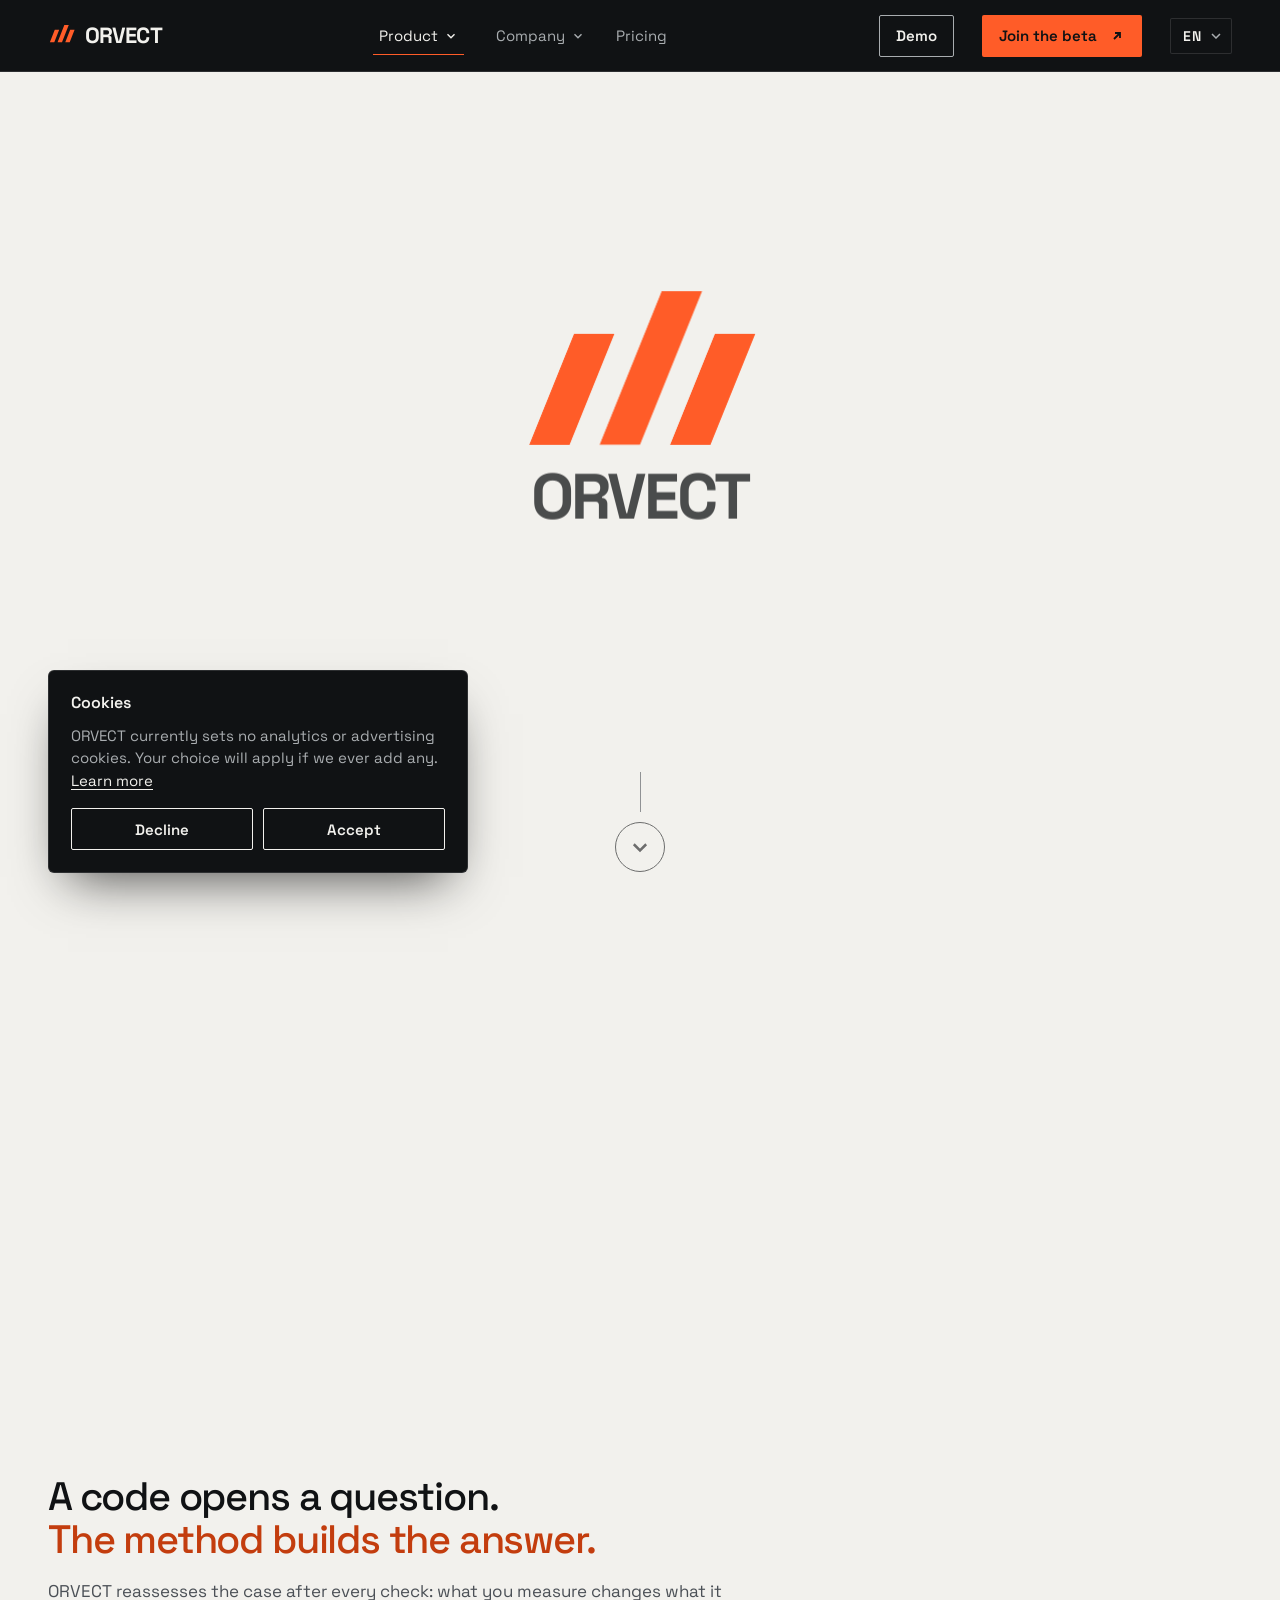
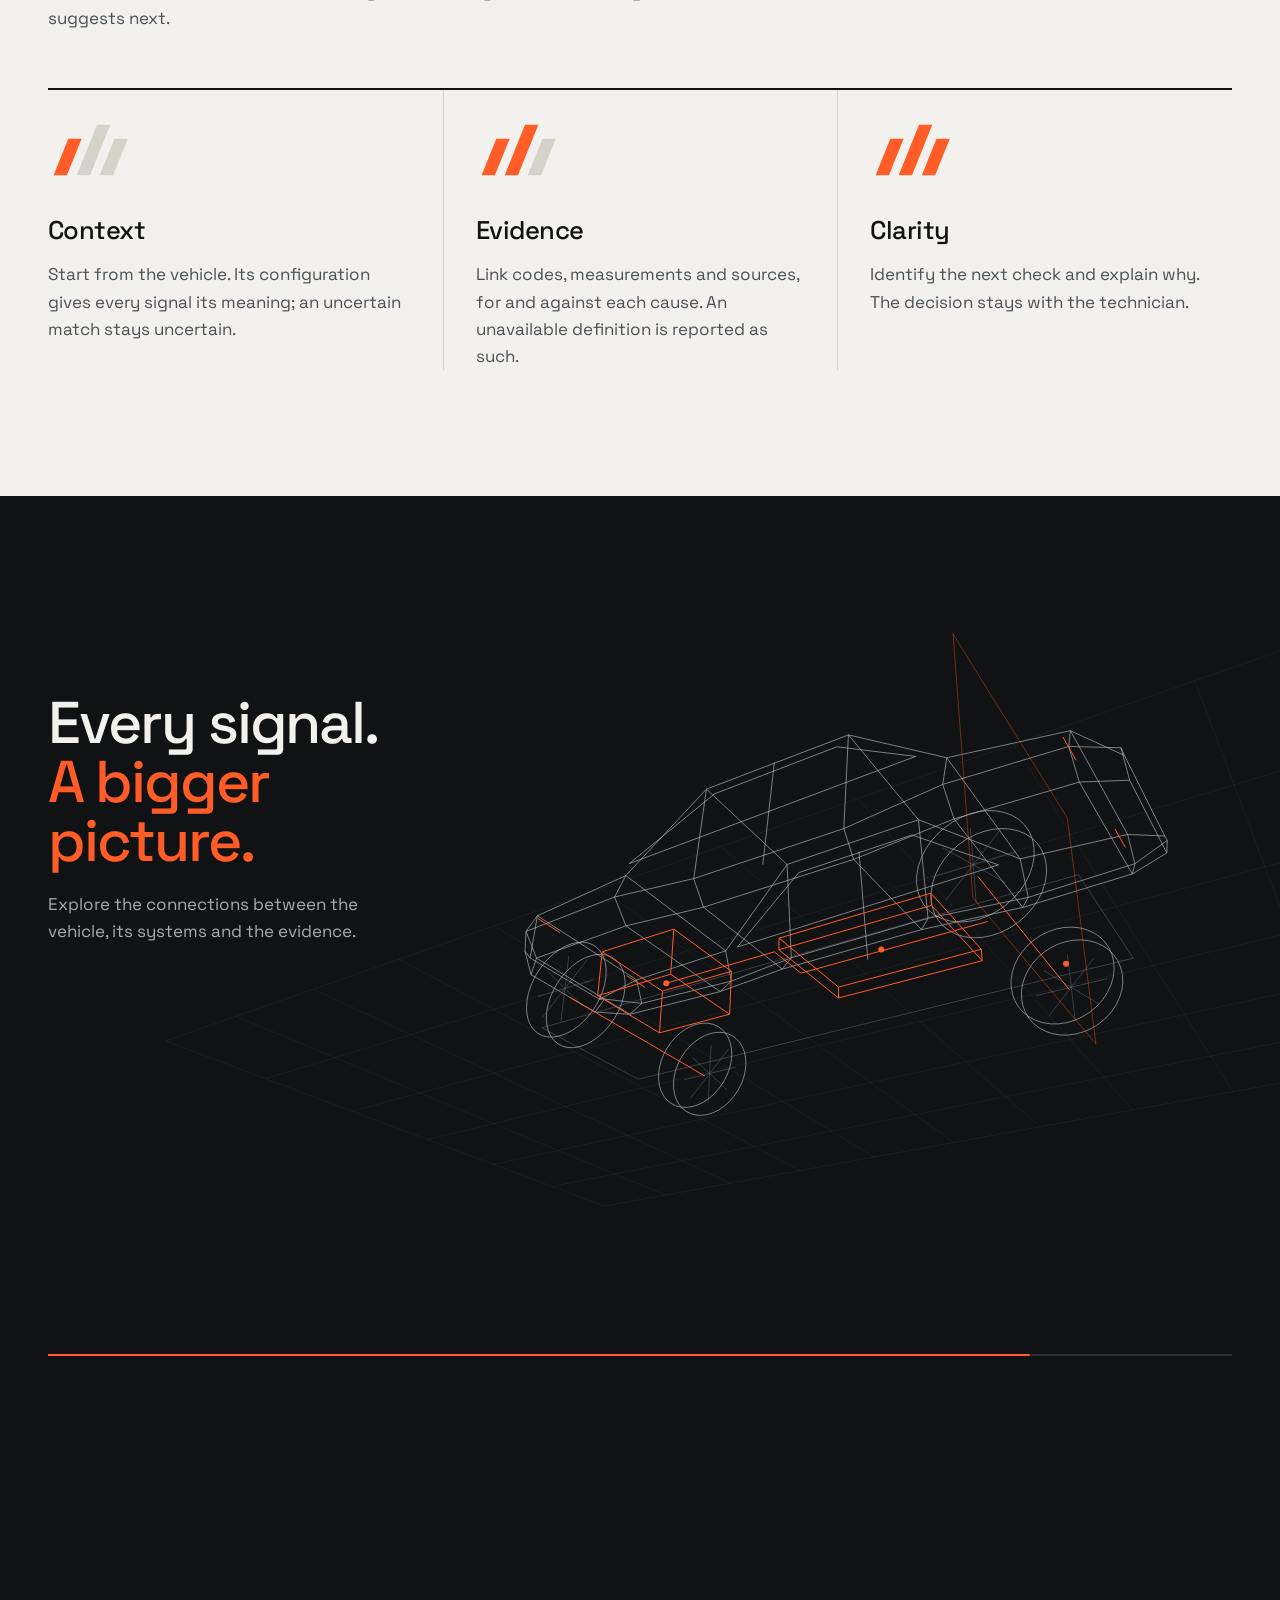
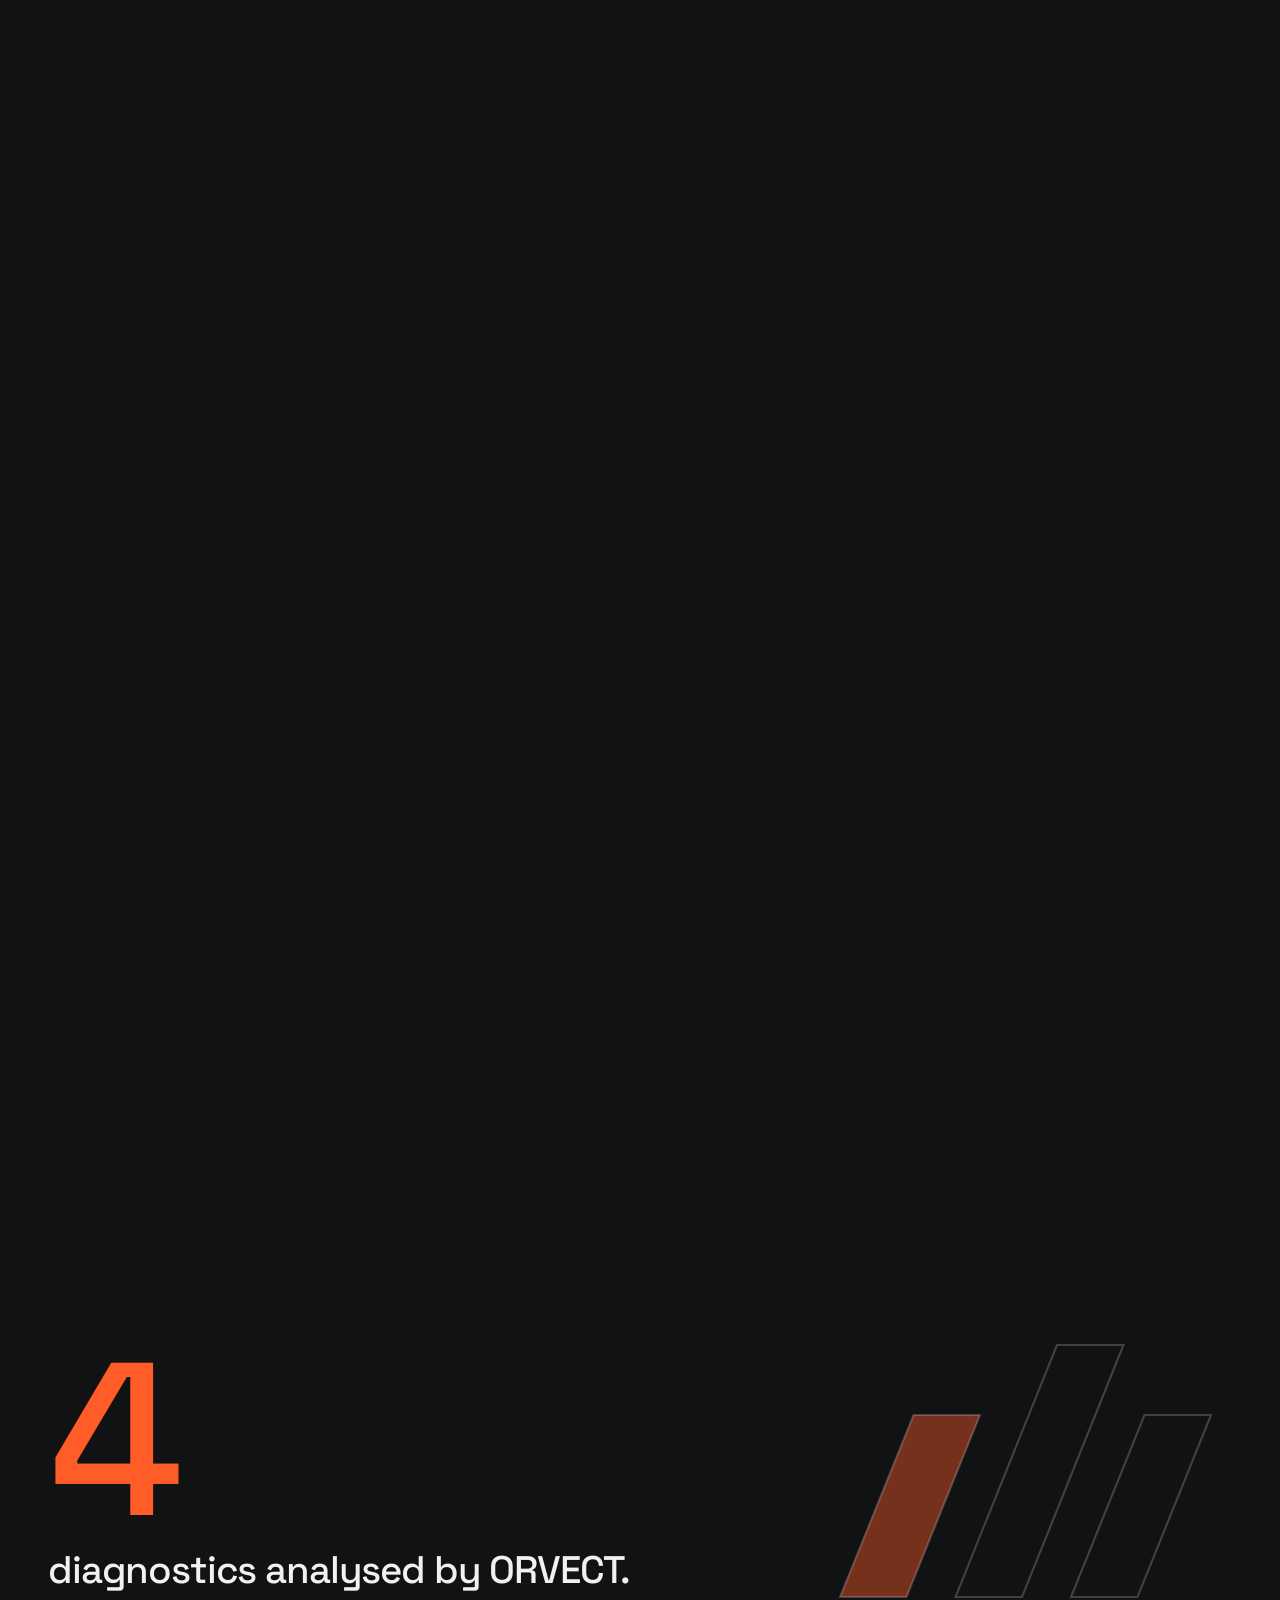
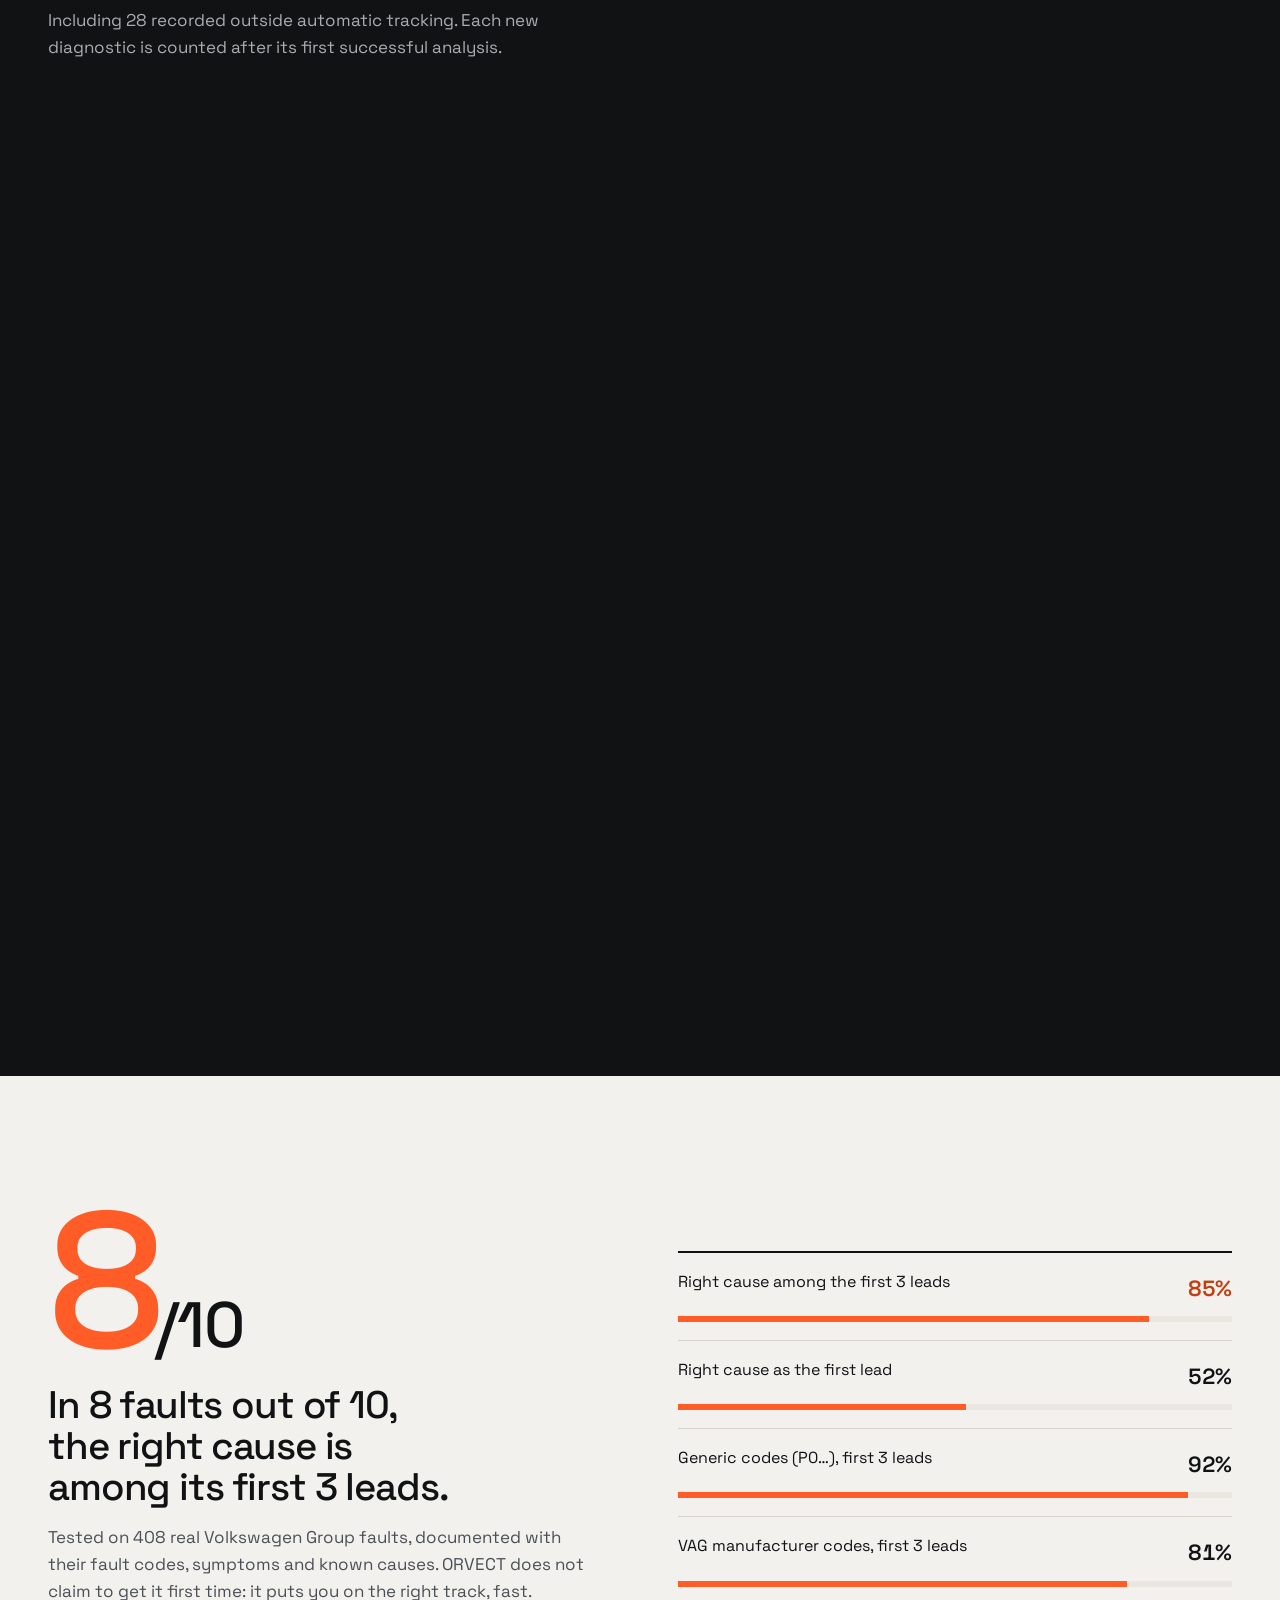
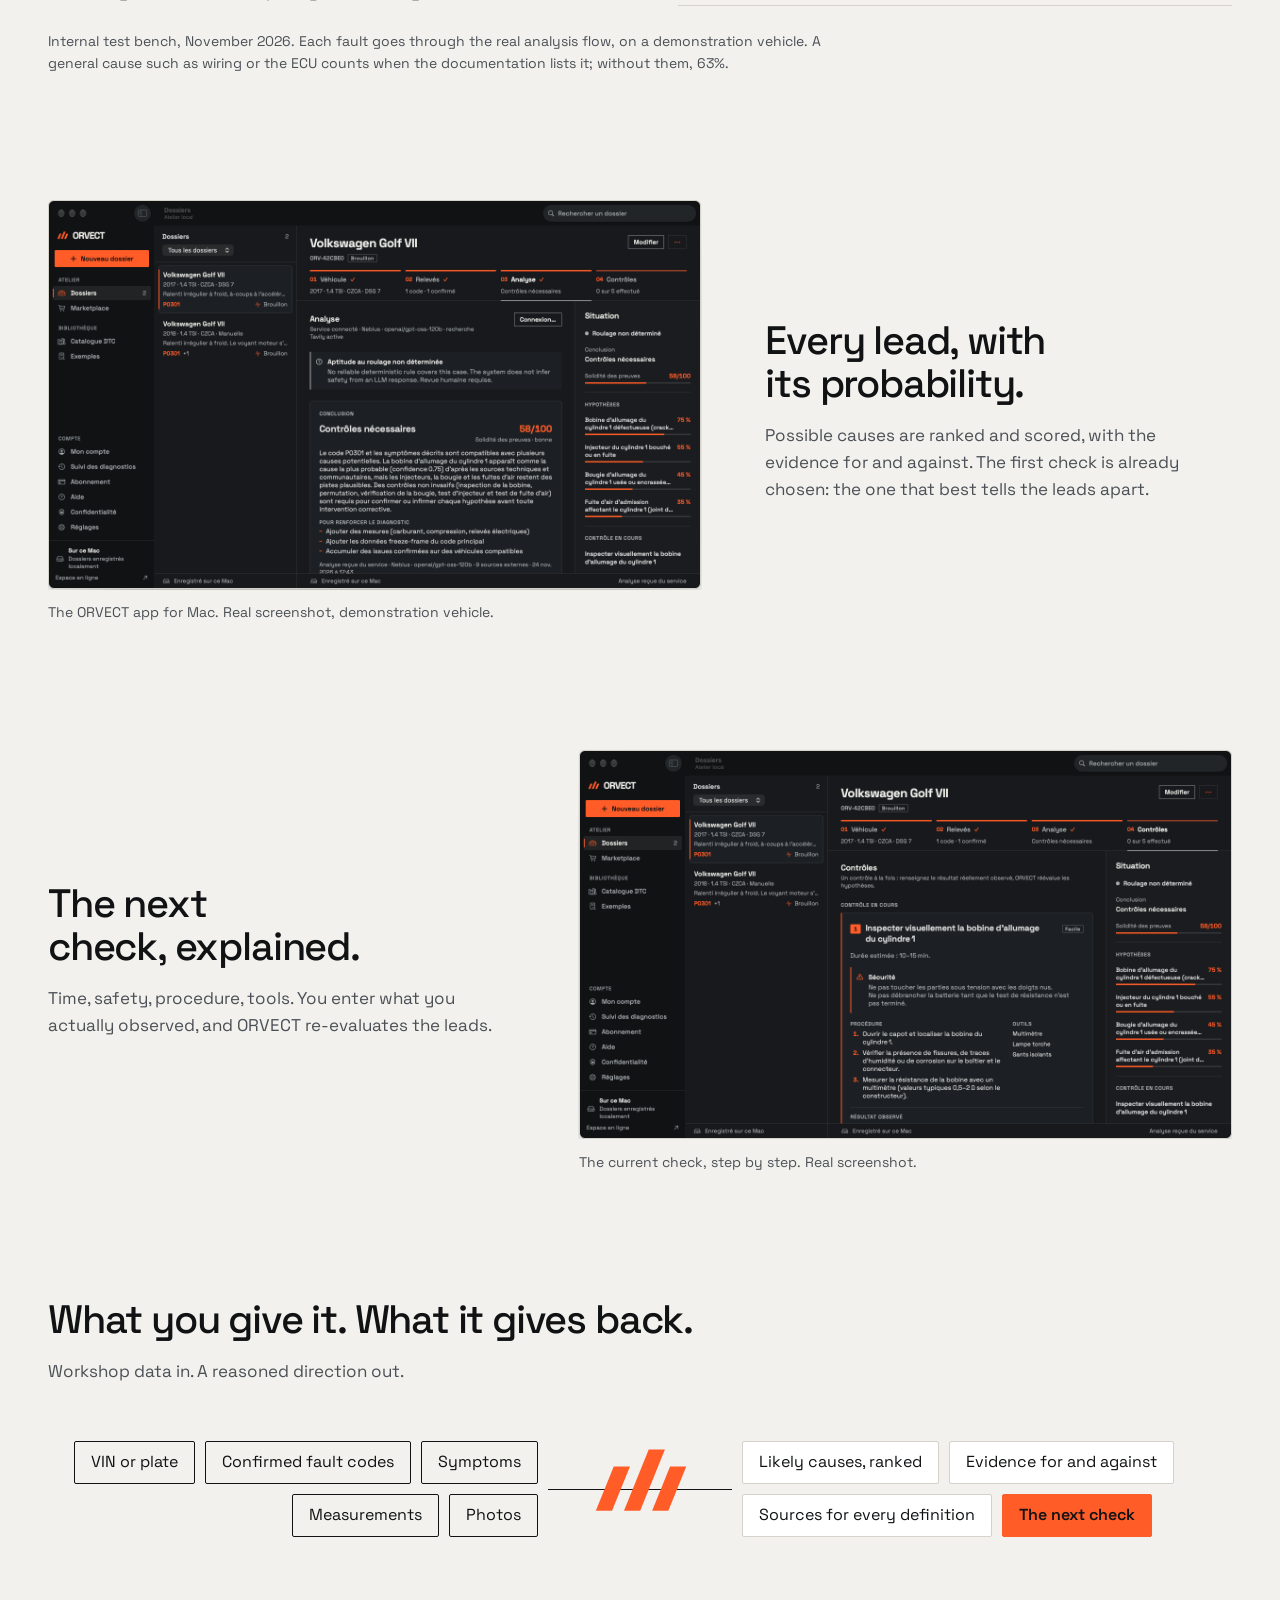
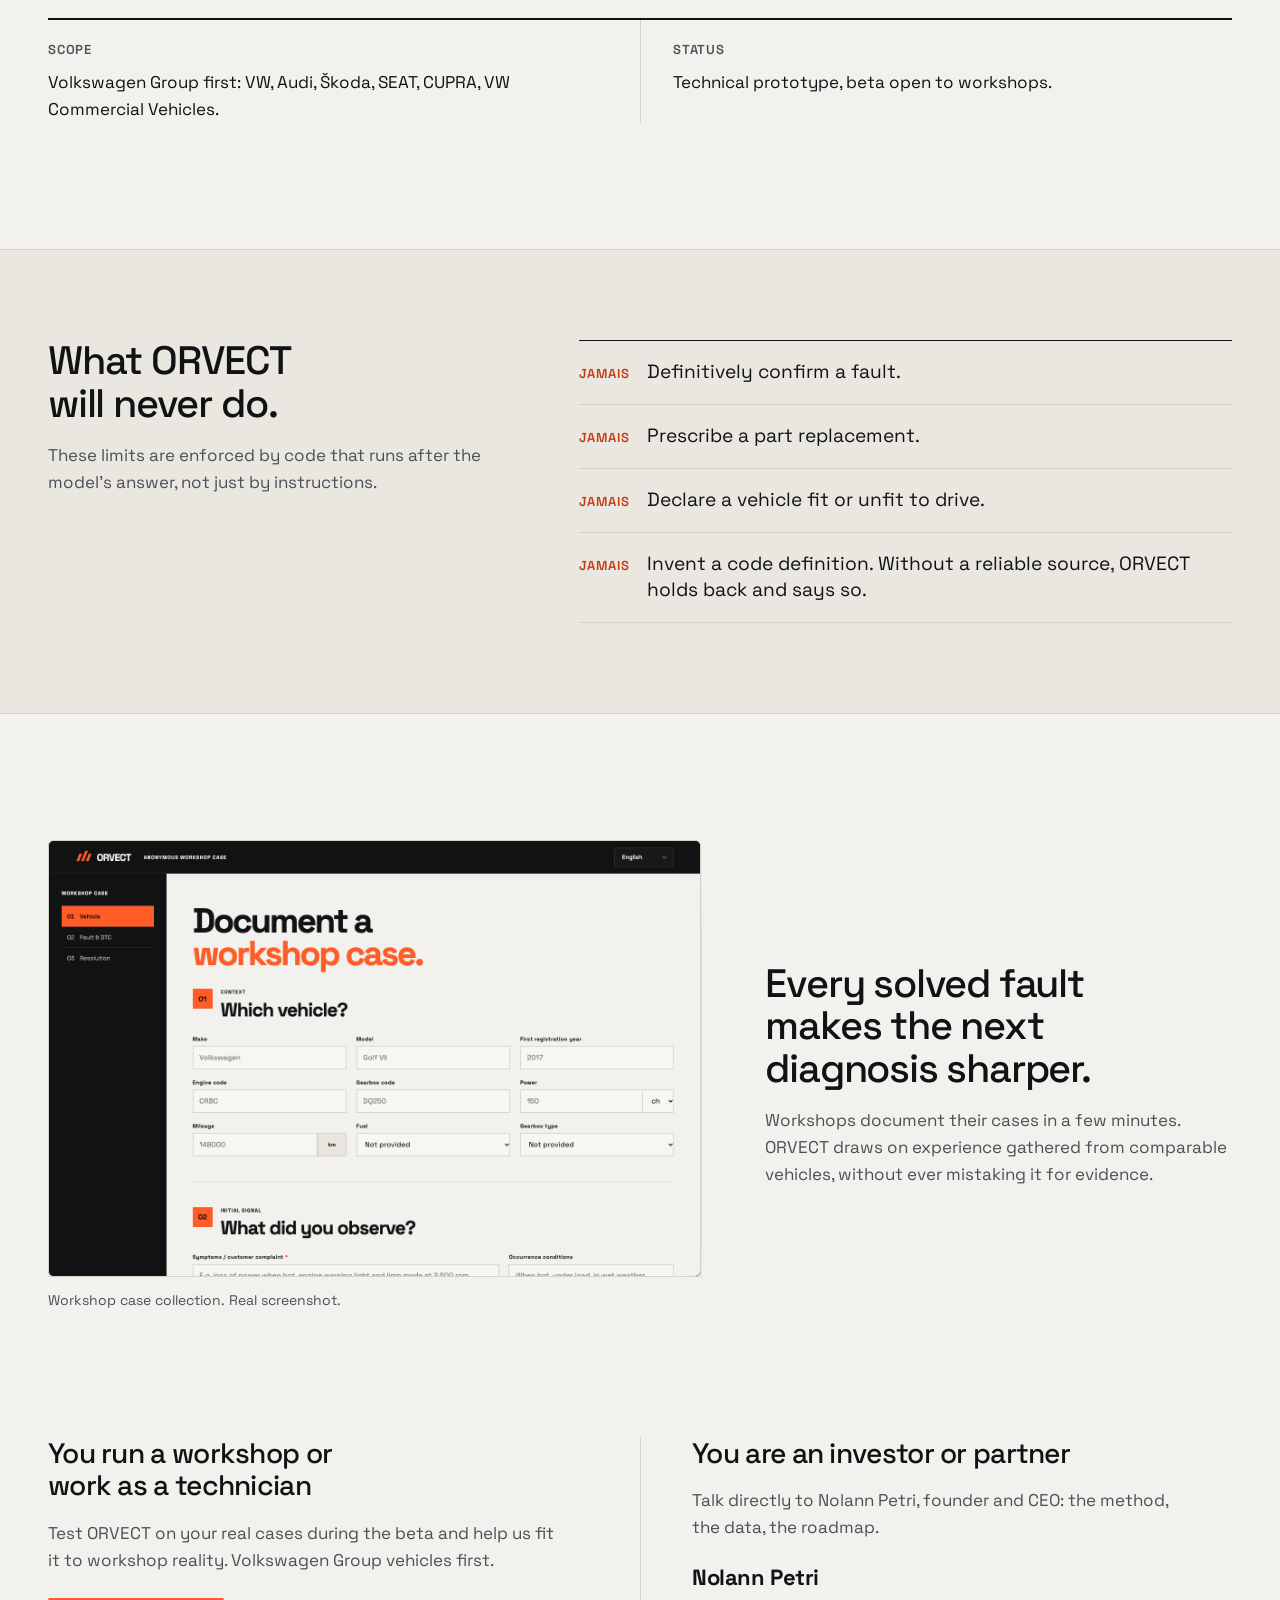
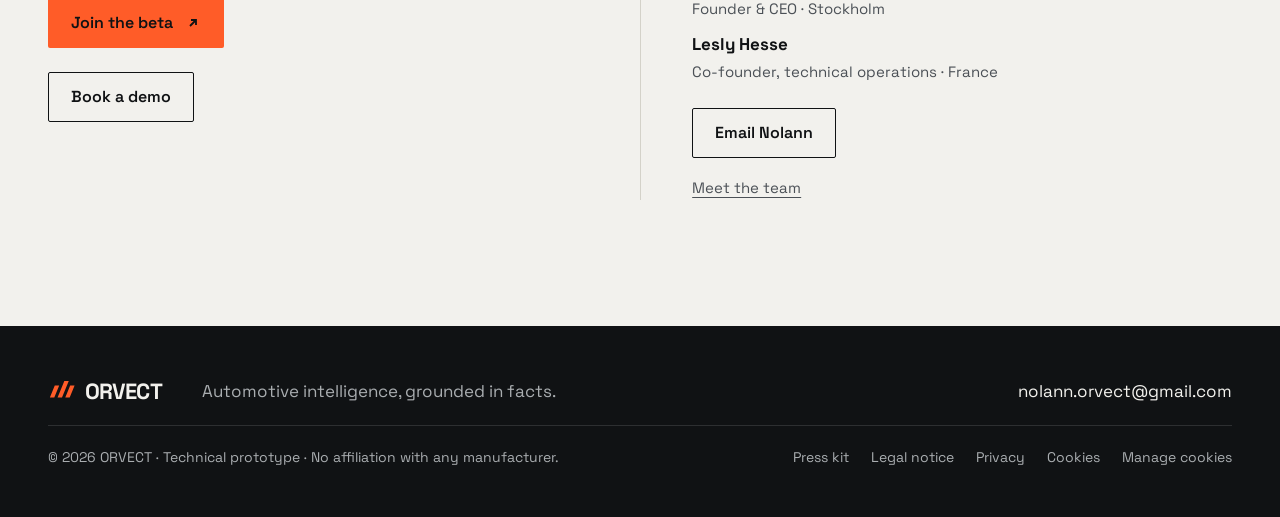
==== commit 5bb307c1: "Header scrolls away with the page; Swedish pricing in SEK - The header is no longer sticky (it staye" ====
--- a/index.html
+++ b/index.html
@@ -8,8 +8,8 @@
 <title>ORVECT — Au-delà du code défaut.</title>
 <link rel="icon" href="favicon.ico" sizes="48x48"><link rel="icon" href="favicon.svg" type="image/svg+xml"><link rel="icon" href="icon-192.png" type="image/png" sizes="192x192"><link rel="apple-touch-icon" href="apple-touch-icon.png"><link rel="manifest" href="site.webmanifest">
 <link rel="preload" href="v1/assets/SpaceGrotesk.ttf" as="font" type="font/ttf" crossorigin>
-<link rel="stylesheet" href="v2/site.css?v=14"><link rel="stylesheet" href="v2/a.css?v=16">
-<script src="v2/i18n.js?v=11" defer></script><script src="v2/v2.js?v=16" defer></script><script src="v2/vehicle.js?v=1" defer></script>
+<link rel="stylesheet" href="v2/site.css?v=15"><link rel="stylesheet" href="v2/a.css?v=16">
+<script src="v2/i18n.js?v=12" defer></script><script src="v2/v2.js?v=16" defer></script><script src="v2/vehicle.js?v=1" defer></script>
 <script type="application/ld+json">{"@context":"https://schema.org","@graph":[{"@type":"Organization","@id":"https://orvect.fr/#org","name":"ORVECT","url":"https://orvect.fr/","logo":"https://orvect.fr/logo.png","founder":{"@type":"Person","@id":"https://orvect.fr/vision.html#nolann-petri","name":"Nolann Petri","image":"https://orvect.fr/v2/assets/nolann-petri-fondateur-orvect.jpg"}},{"@type":"WebSite","name":"ORVECT","url":"https://orvect.fr/","publisher":{"@id":"https://orvect.fr/#org"},"@id":"https://orvect.fr/#website","alternateName":["Orvect","ORVECT diagnostic automobile"],"inLanguage":"fr"},{"@type":"ItemList","@id":"https://orvect.fr/#navigation","name":"Navigation principale","itemListElement":[{"@type":"SiteNavigationElement","position":1,"name":"L’approche","url":"https://orvect.fr/approche.html"},{"@type":"SiteNavigationElement","position":2,"name":"Le prototype","url":"https://orvect.fr/prototype.html"},{"@type":"SiteNavigationElement","position":3,"name":"La vision","url":"https://orvect.fr/vision.html"},{"@type":"SiteNavigationElement","position":4,"name":"Rejoindre la bêta","url":"https://orvect.fr/beta.html"}]}]}</script>
 </head>
 <body>
--- a/v2/site.css
+++ b/v2/site.css
@@ -35,9 +35,9 @@
 .btn-small{min-height:42px;padding:0 16px;font-size:15px}
 
 /* Header: transparent on arrival, full bar at rest, detached bar while reading down */
-.site-header{position:sticky;top:0;z-index:50;height:var(--header)}
+/* ponytail: the header scrolls away with the page for now (2026-11); position:sticky;top:0 brings the fixed bar back. */
+.site-header{position:relative;z-index:50;height:var(--header)}
 .site-header{transition:transform .5s var(--ease),opacity .35s}
-.intro-active .site-header:not(:focus-within){transform:translateY(-110%);opacity:0;pointer-events:none}
 .site-header .bar{position:relative;height:100%;max-width:calc(var(--max) + 2 * var(--gutter));margin-inline:auto;padding-inline:var(--gutter);display:flex;align-items:center;gap:clamp(16px,2.2vw,32px);transition:padding .45s var(--ease)}
 .site-header::before{content:"";position:absolute;inset:0;background:var(--ink);border-bottom:1px solid var(--line-dark);transition:inset .45s var(--ease),border-radius .45s var(--ease),box-shadow .45s var(--ease),background-color .3s,border-color .3s,opacity .4s}
 .site-header.is-floating::before{inset:10px max(12px,calc((100% - 1180px) / 2));border:1px solid var(--line-dark);border-radius:8px;background:#1a1d20d9;-webkit-backdrop-filter:blur(14px) saturate(140%);backdrop-filter:blur(14px) saturate(140%);box-shadow:0 12px 30px -12px #000000b3}
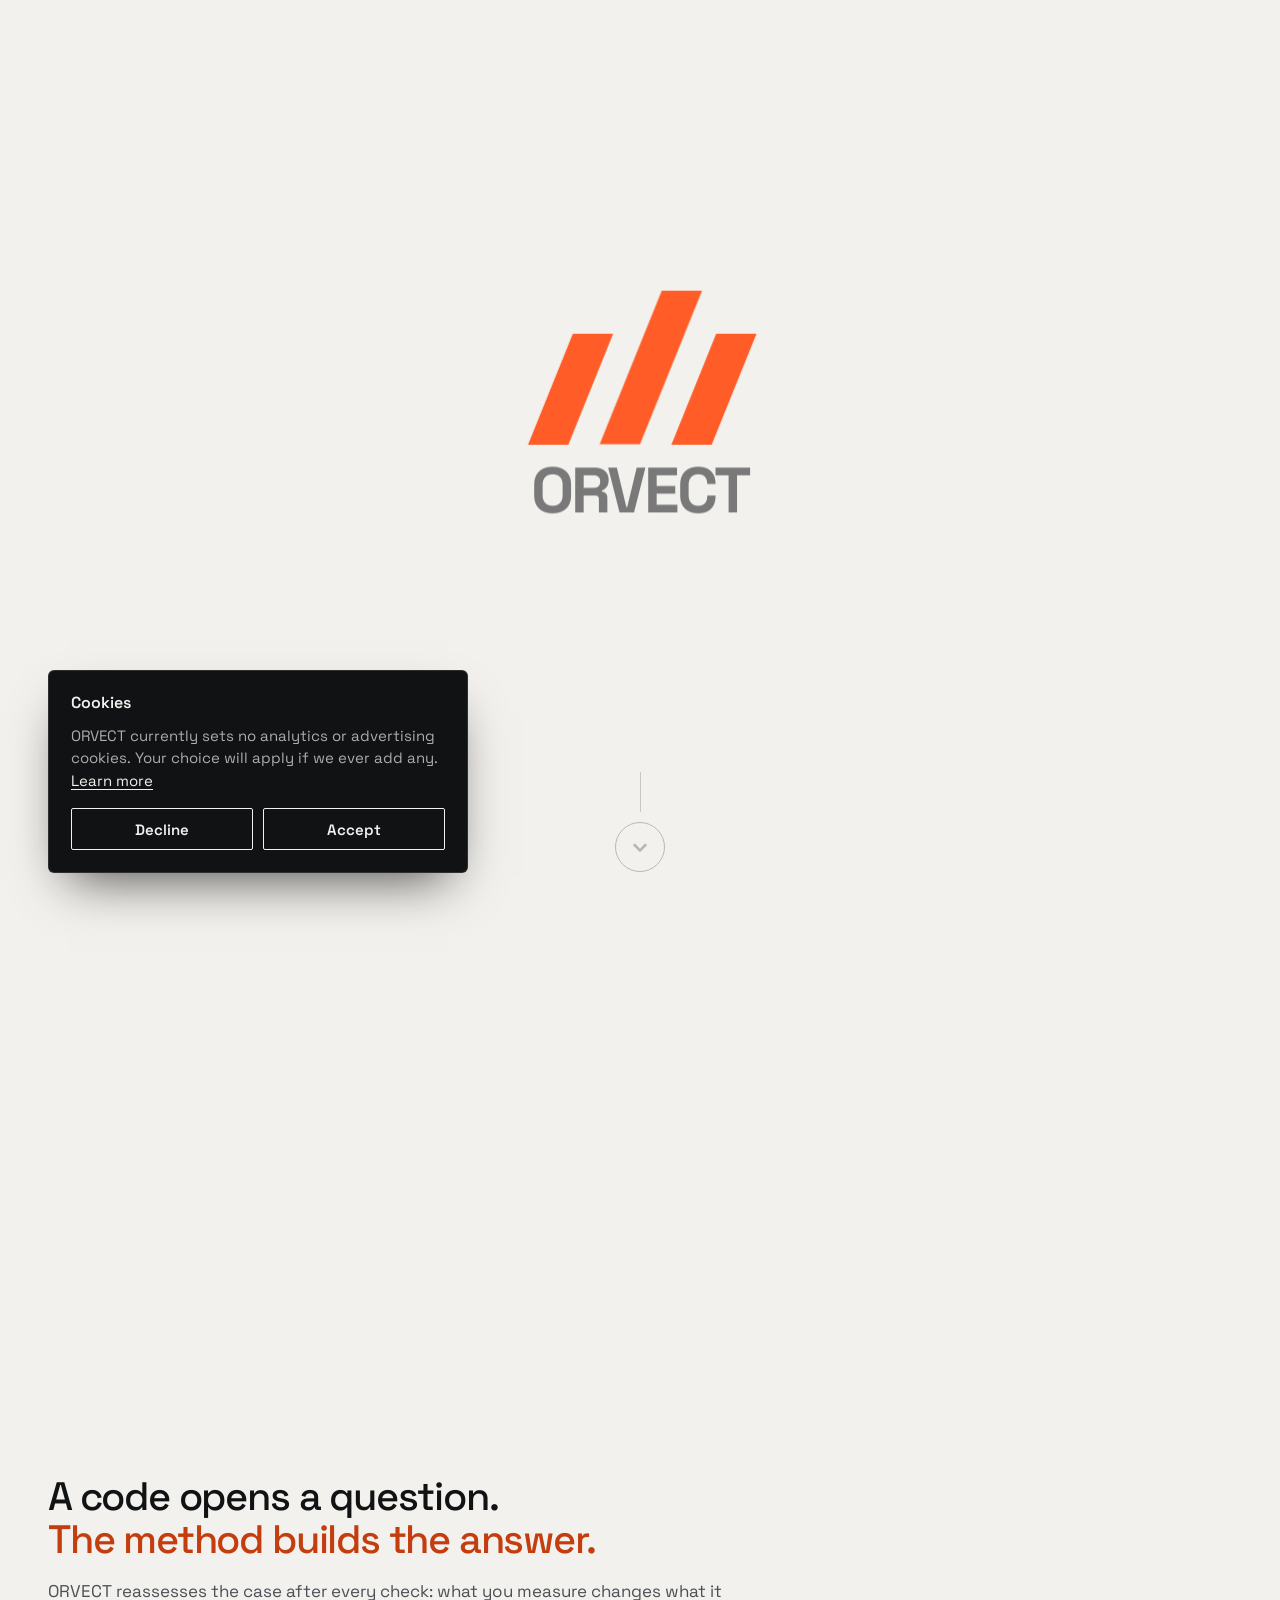
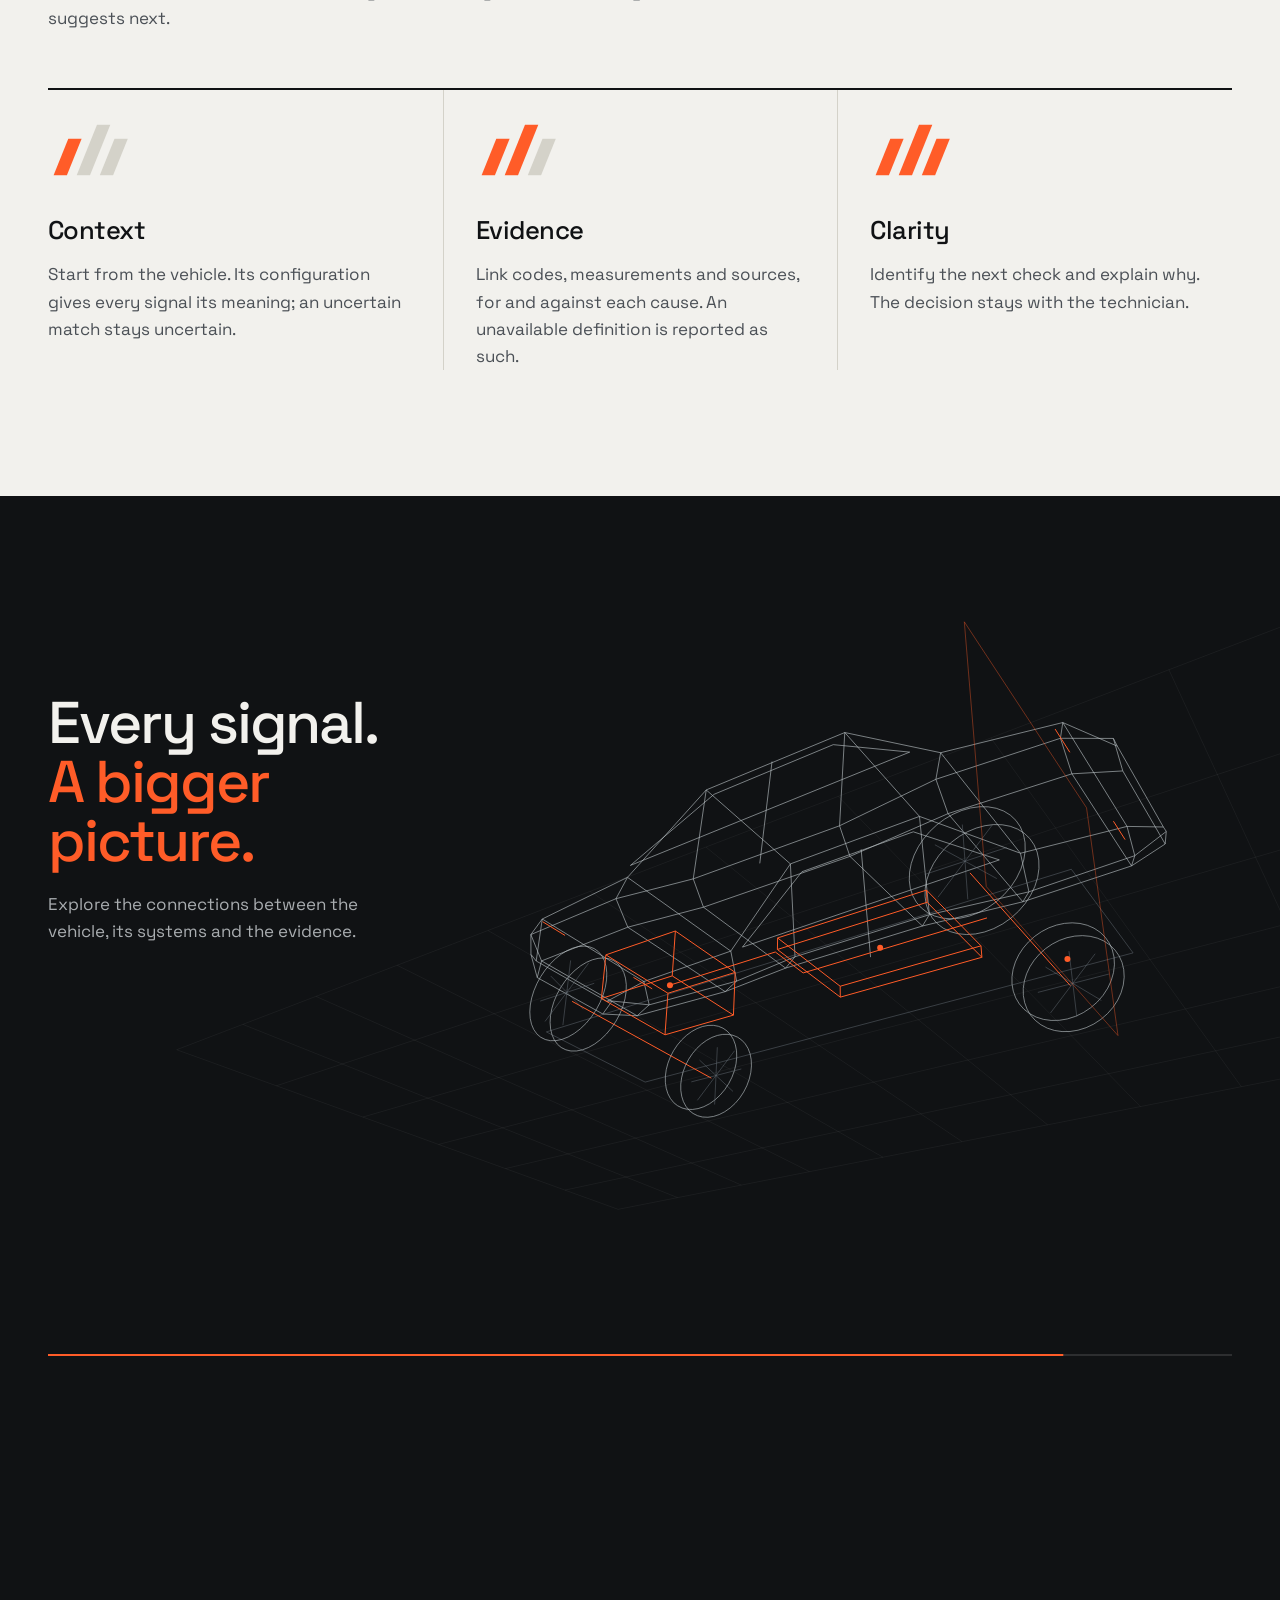
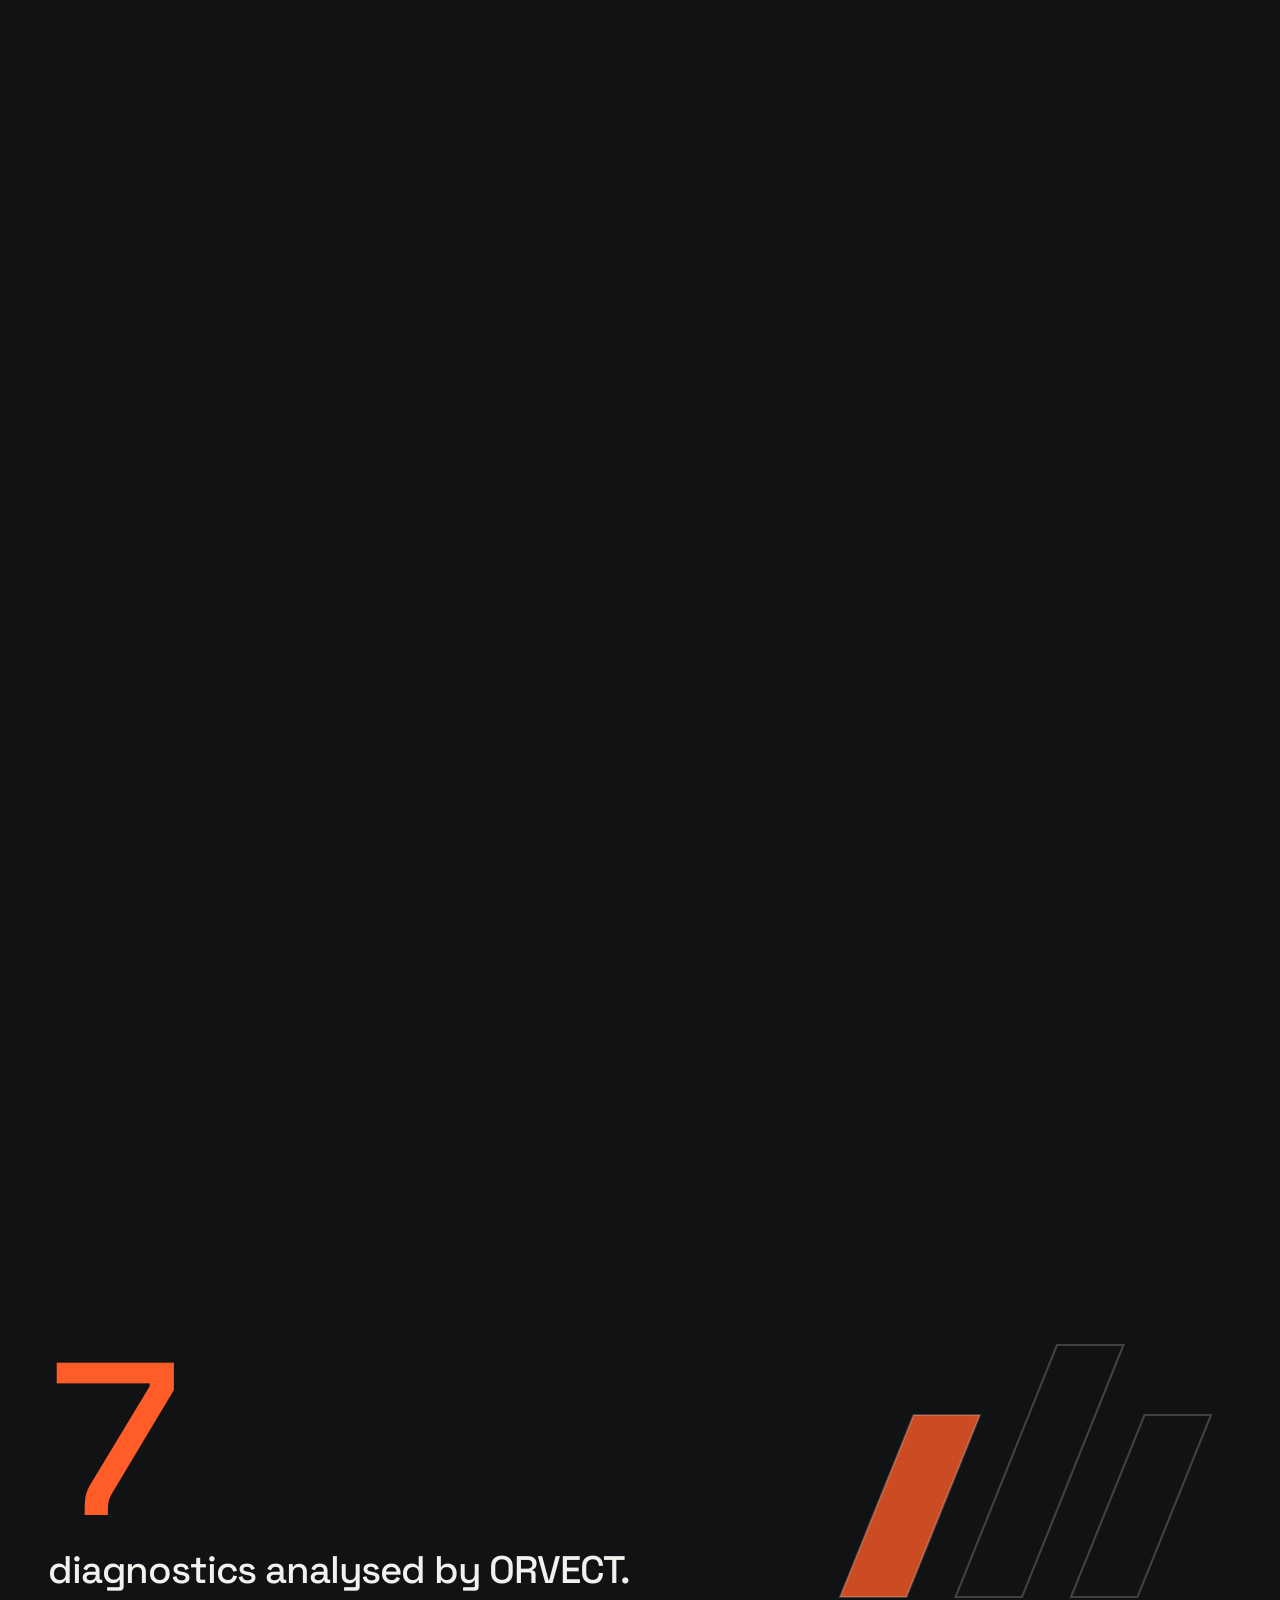
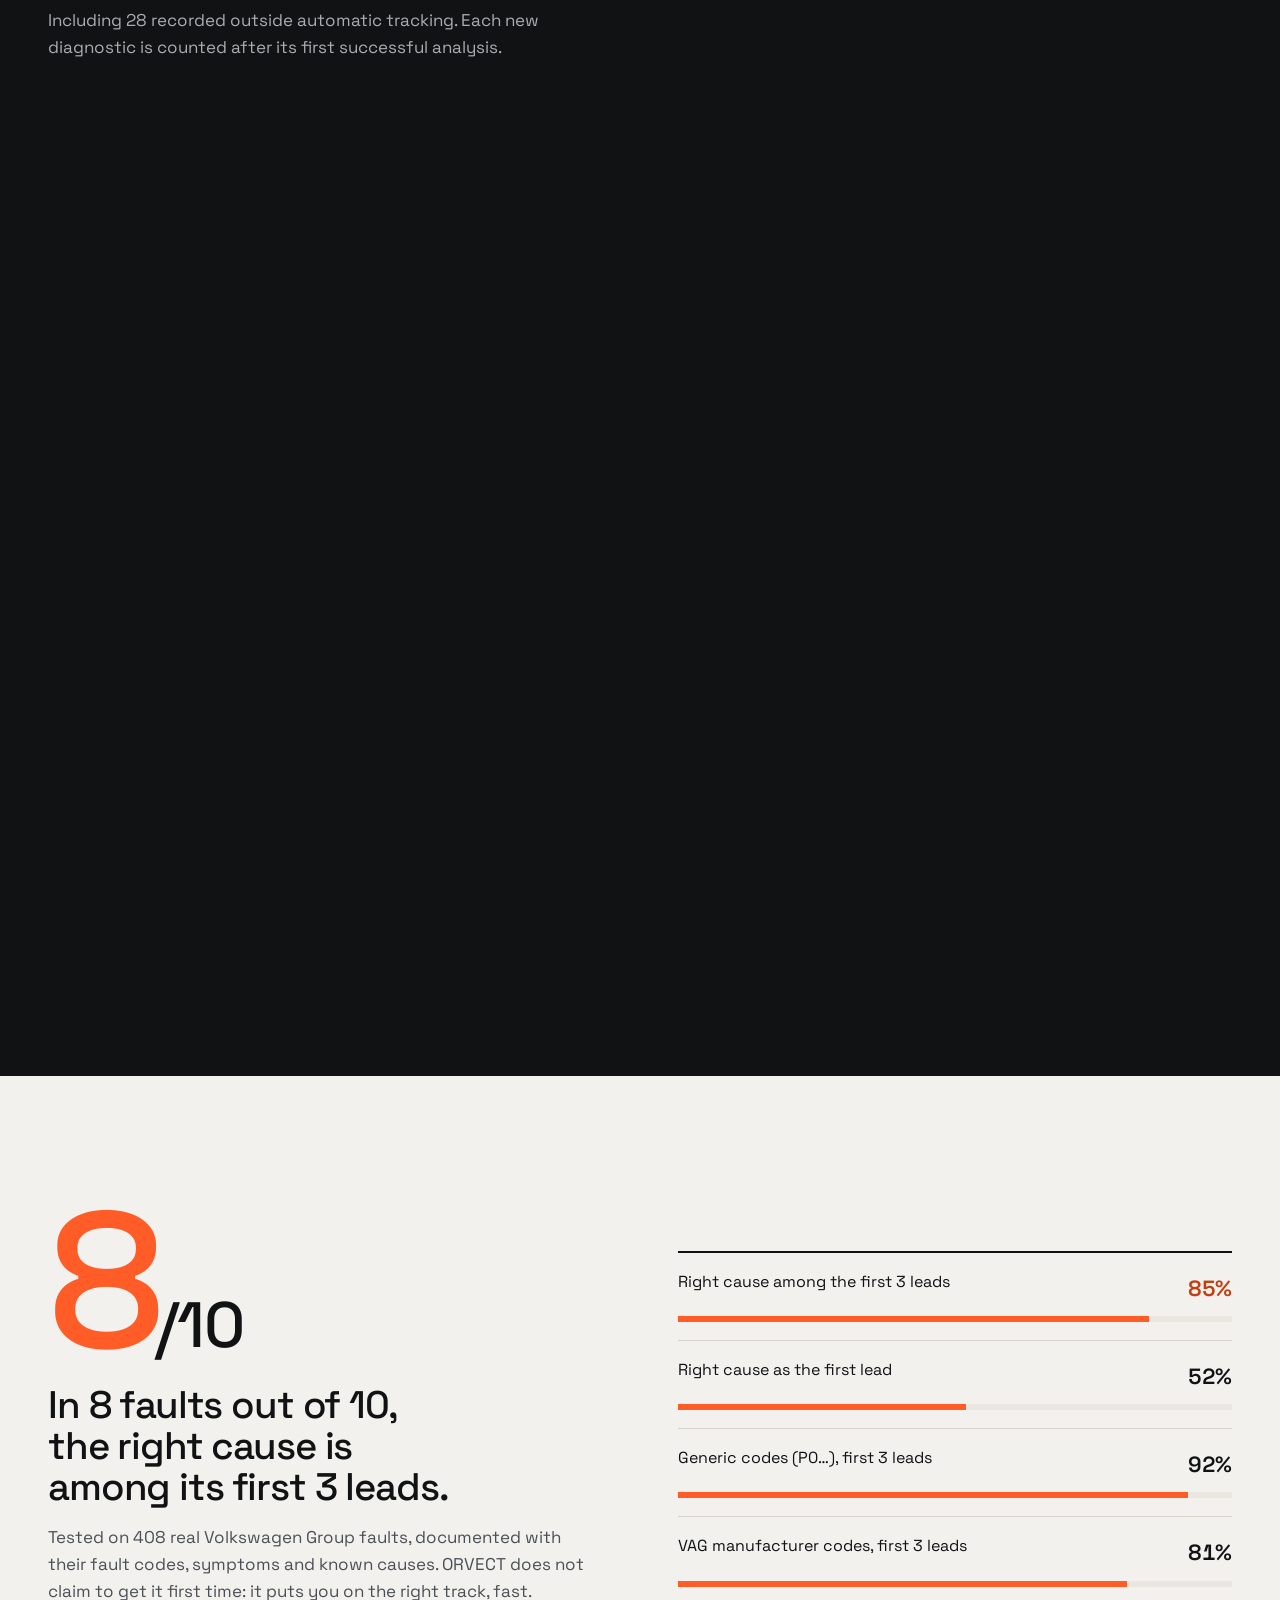
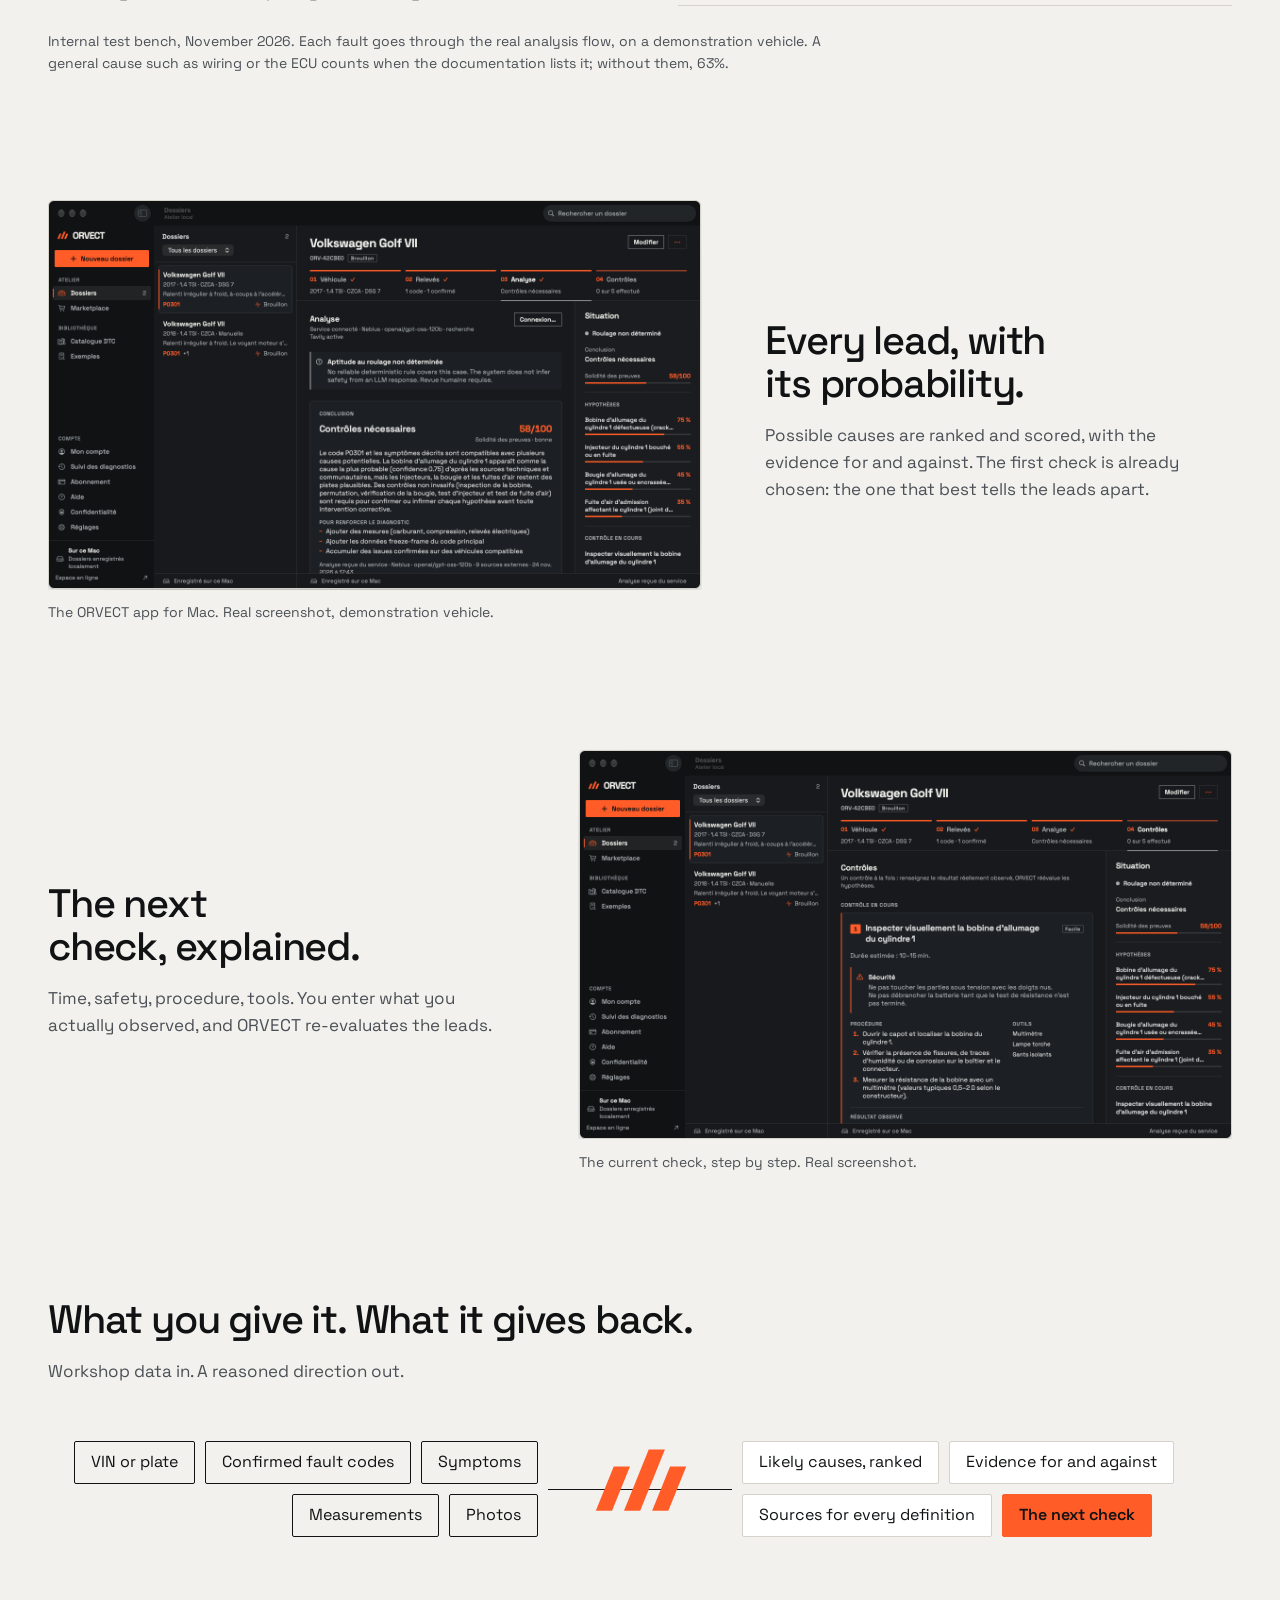
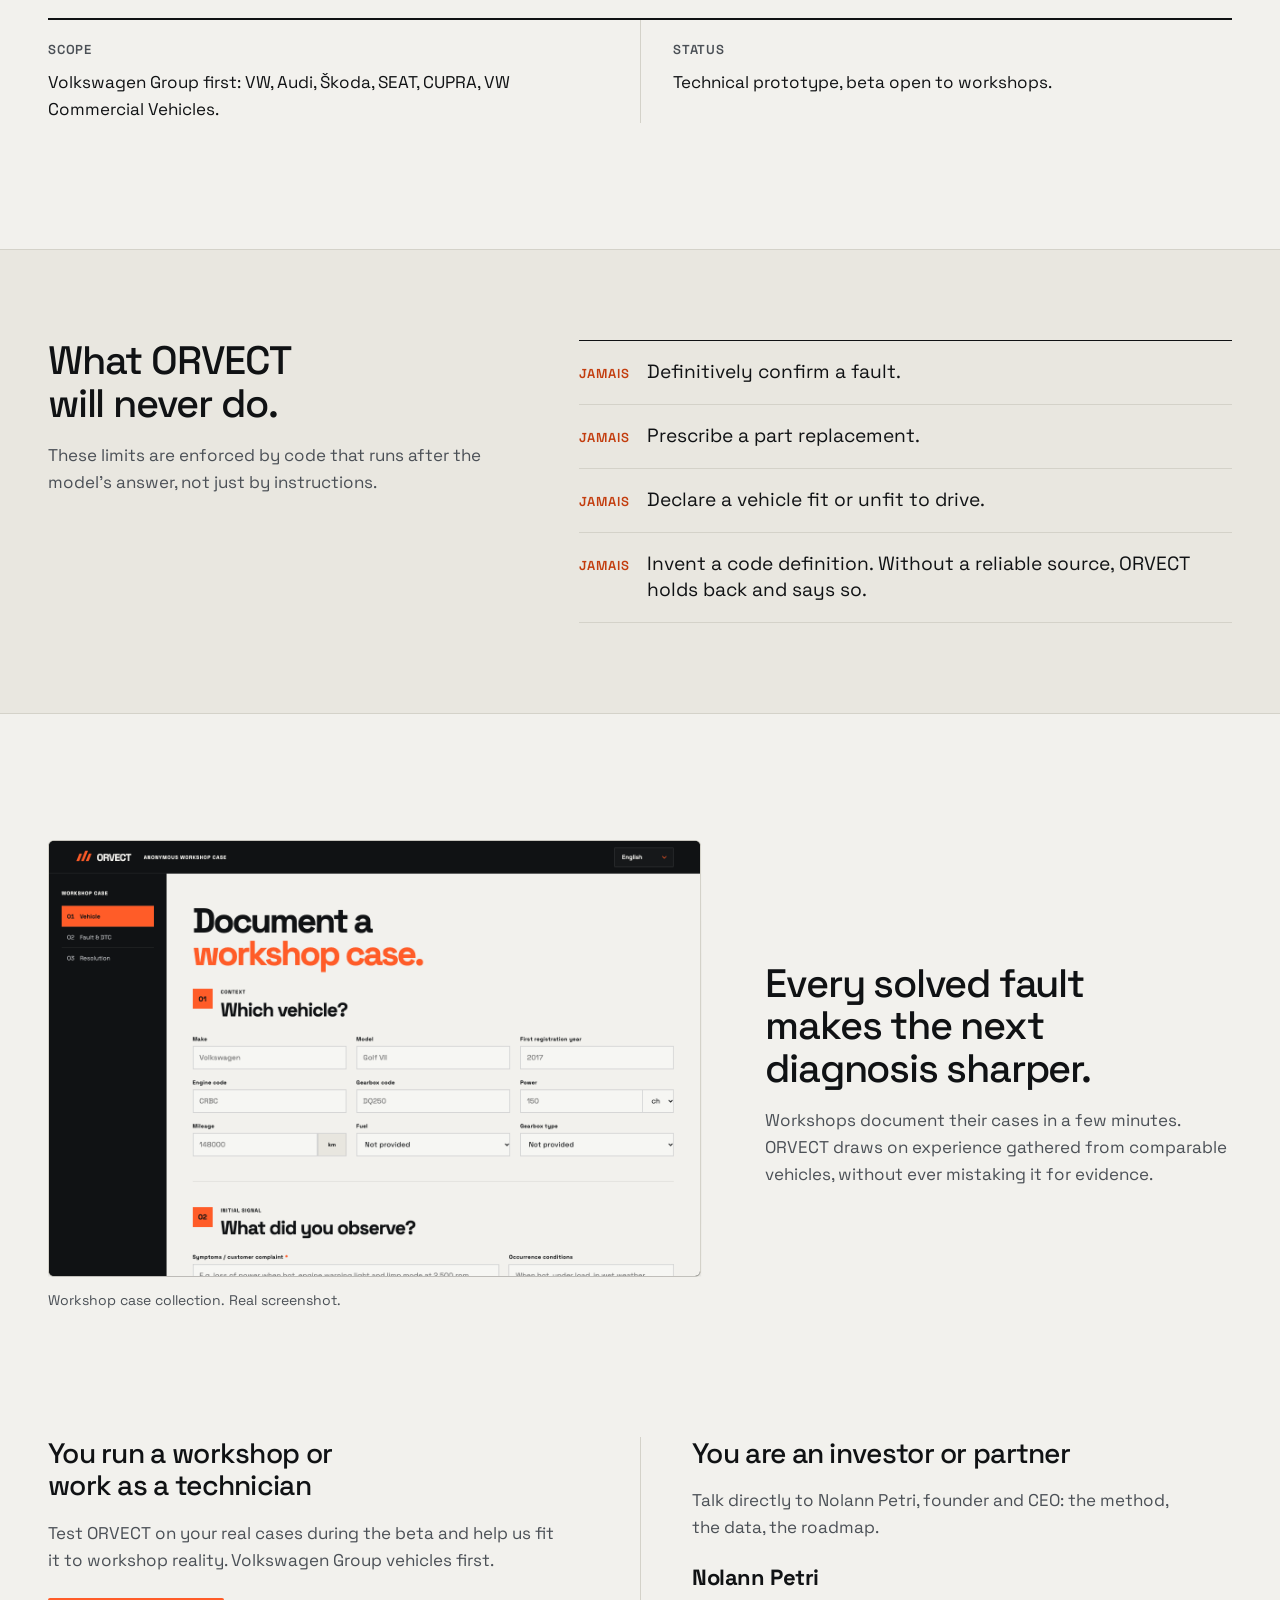
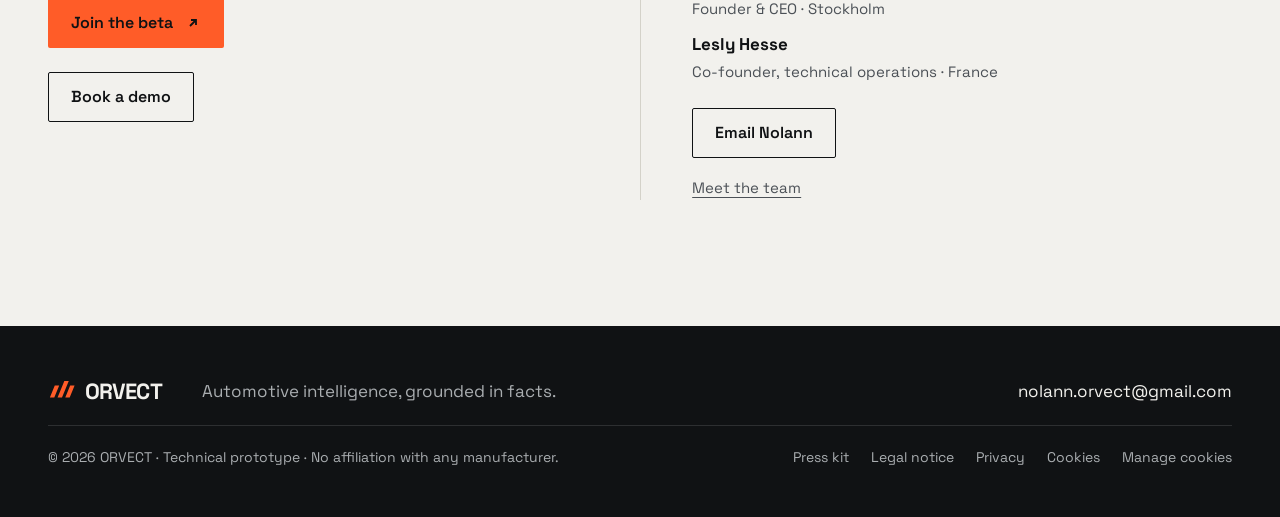
==== commit 4e5805a3: "Home: hide the header during the opening animation, show it once the product appears Co-Authored-By:" ====
--- a/index.html
+++ b/index.html
@@ -8,7 +8,7 @@
 <title>ORVECT — Au-delà du code défaut.</title>
 <link rel="icon" href="favicon.ico" sizes="48x48"><link rel="icon" href="favicon.svg" type="image/svg+xml"><link rel="icon" href="icon-192.png" type="image/png" sizes="192x192"><link rel="apple-touch-icon" href="apple-touch-icon.png"><link rel="manifest" href="site.webmanifest">
 <link rel="preload" href="v1/assets/SpaceGrotesk.ttf" as="font" type="font/ttf" crossorigin>
-<link rel="stylesheet" href="v2/site.css?v=15"><link rel="stylesheet" href="v2/a.css?v=16">
+<link rel="stylesheet" href="v2/site.css?v=16"><link rel="stylesheet" href="v2/a.css?v=16">
 <script src="v2/i18n.js?v=12" defer></script><script src="v2/v2.js?v=16" defer></script><script src="v2/vehicle.js?v=1" defer></script>
 <script type="application/ld+json">{"@context":"https://schema.org","@graph":[{"@type":"Organization","@id":"https://orvect.fr/#org","name":"ORVECT","url":"https://orvect.fr/","logo":"https://orvect.fr/logo.png","founder":{"@type":"Person","@id":"https://orvect.fr/vision.html#nolann-petri","name":"Nolann Petri","image":"https://orvect.fr/v2/assets/nolann-petri-fondateur-orvect.jpg"}},{"@type":"WebSite","name":"ORVECT","url":"https://orvect.fr/","publisher":{"@id":"https://orvect.fr/#org"},"@id":"https://orvect.fr/#website","alternateName":["Orvect","ORVECT diagnostic automobile"],"inLanguage":"fr"},{"@type":"ItemList","@id":"https://orvect.fr/#navigation","name":"Navigation principale","itemListElement":[{"@type":"SiteNavigationElement","position":1,"name":"L’approche","url":"https://orvect.fr/approche.html"},{"@type":"SiteNavigationElement","position":2,"name":"Le prototype","url":"https://orvect.fr/prototype.html"},{"@type":"SiteNavigationElement","position":3,"name":"La vision","url":"https://orvect.fr/vision.html"},{"@type":"SiteNavigationElement","position":4,"name":"Rejoindre la bêta","url":"https://orvect.fr/beta.html"}]}]}</script>
 </head>
--- a/v2/site.css
+++ b/v2/site.css
@@ -37,6 +37,9 @@
 /* Header: transparent on arrival, full bar at rest, detached bar while reading down */
 /* ponytail: the header scrolls away with the page for now (2026-11); position:sticky;top:0 brings the fixed bar back. */
 .site-header{position:relative;z-index:50;height:var(--header)}
+/* Home: hidden during the opening animation, then back at the top of the screen once the product shows. */
+body:has(.intro-live) .site-header{position:sticky;top:0}
+.intro-active .site-header:not(:focus-within){transform:translateY(-110%);opacity:0;pointer-events:none}
 .site-header{transition:transform .5s var(--ease),opacity .35s}
 .site-header .bar{position:relative;height:100%;max-width:calc(var(--max) + 2 * var(--gutter));margin-inline:auto;padding-inline:var(--gutter);display:flex;align-items:center;gap:clamp(16px,2.2vw,32px);transition:padding .45s var(--ease)}
 .site-header::before{content:"";position:absolute;inset:0;background:var(--ink);border-bottom:1px solid var(--line-dark);transition:inset .45s var(--ease),border-radius .45s var(--ease),box-shadow .45s var(--ease),background-color .3s,border-color .3s,opacity .4s}
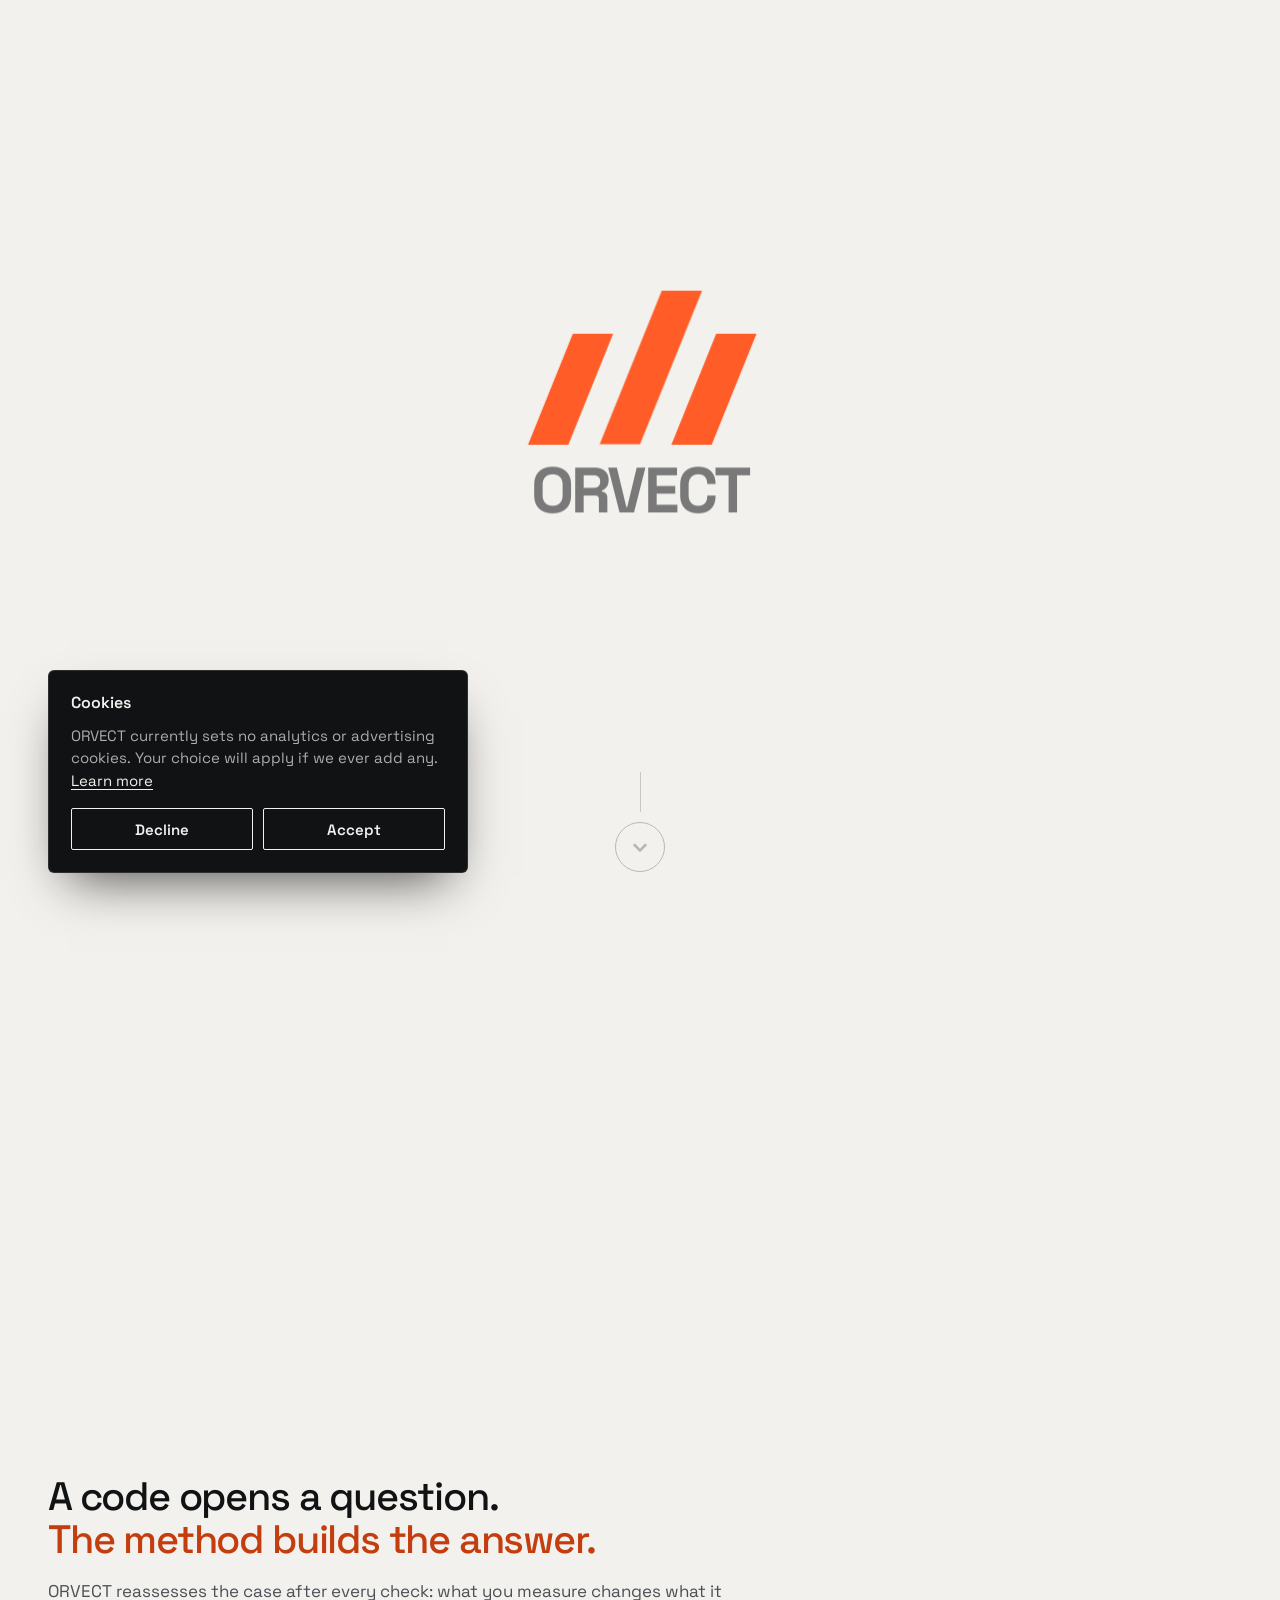
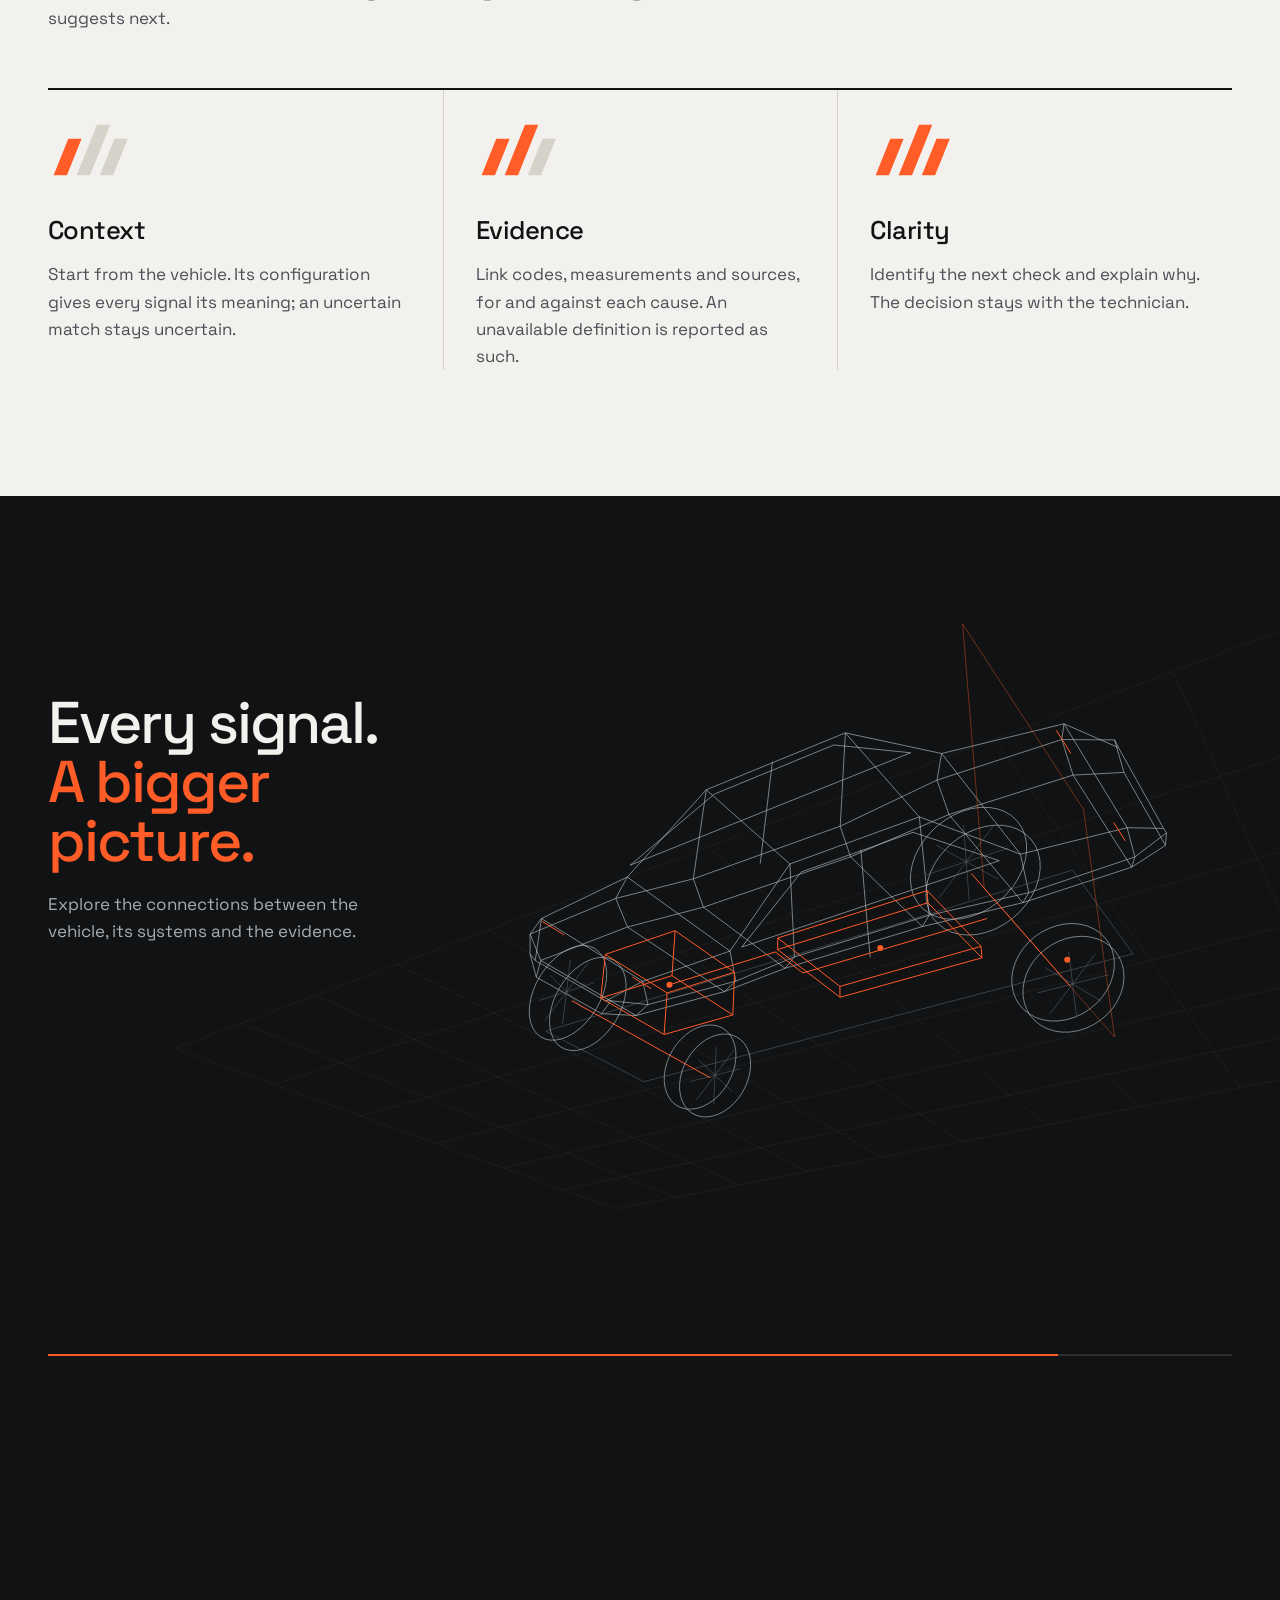
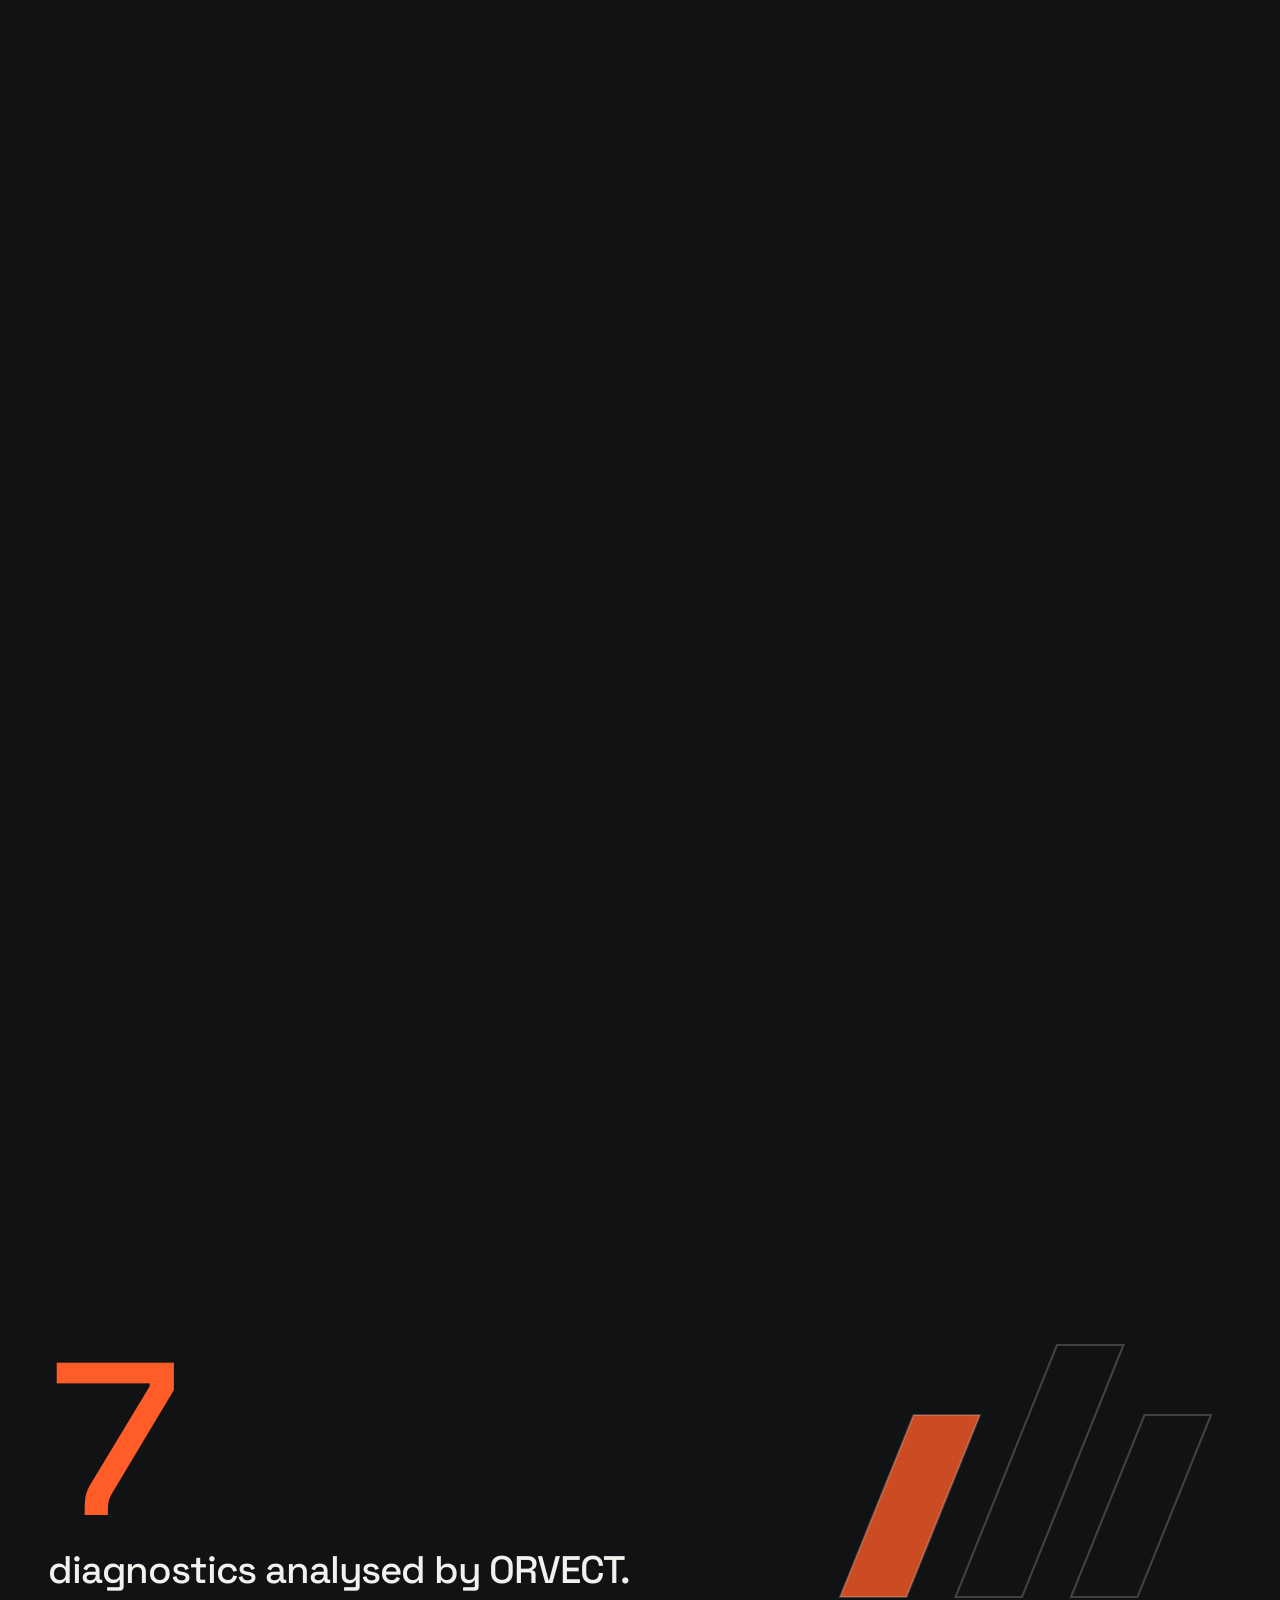
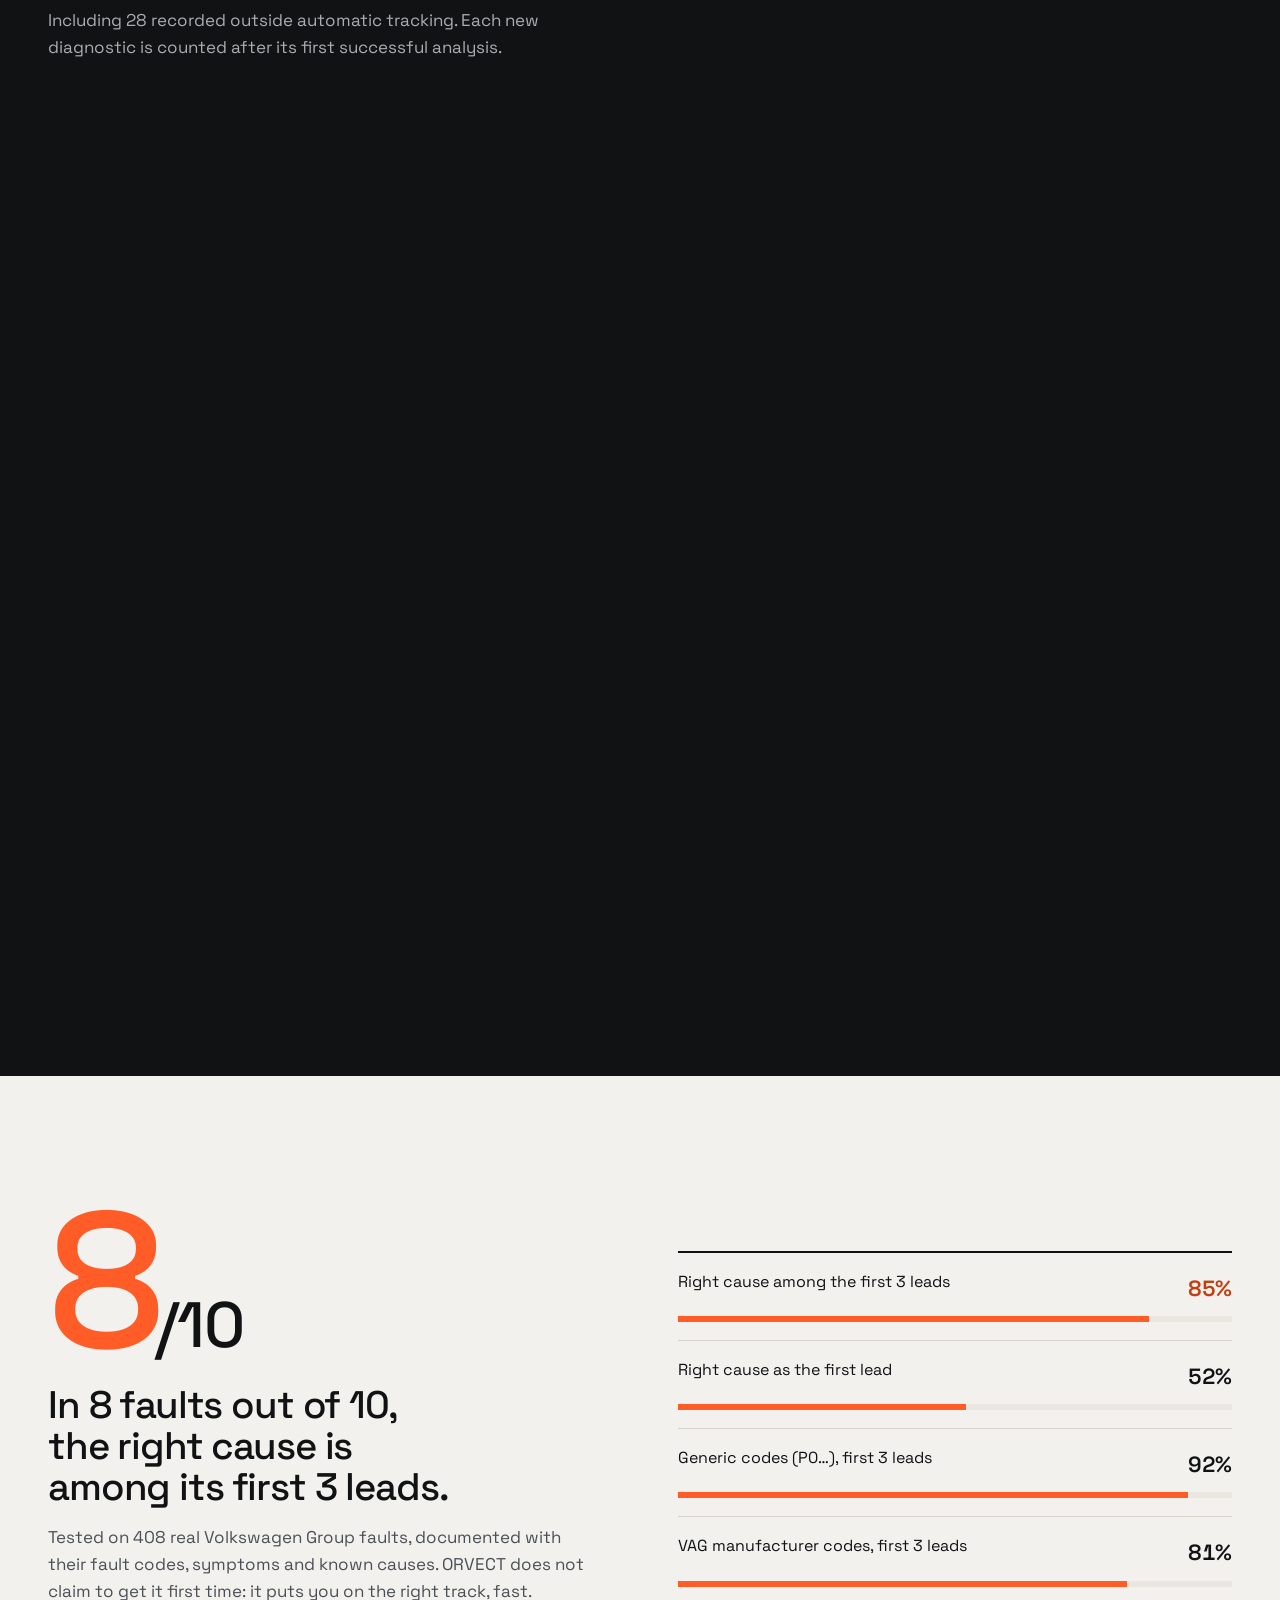
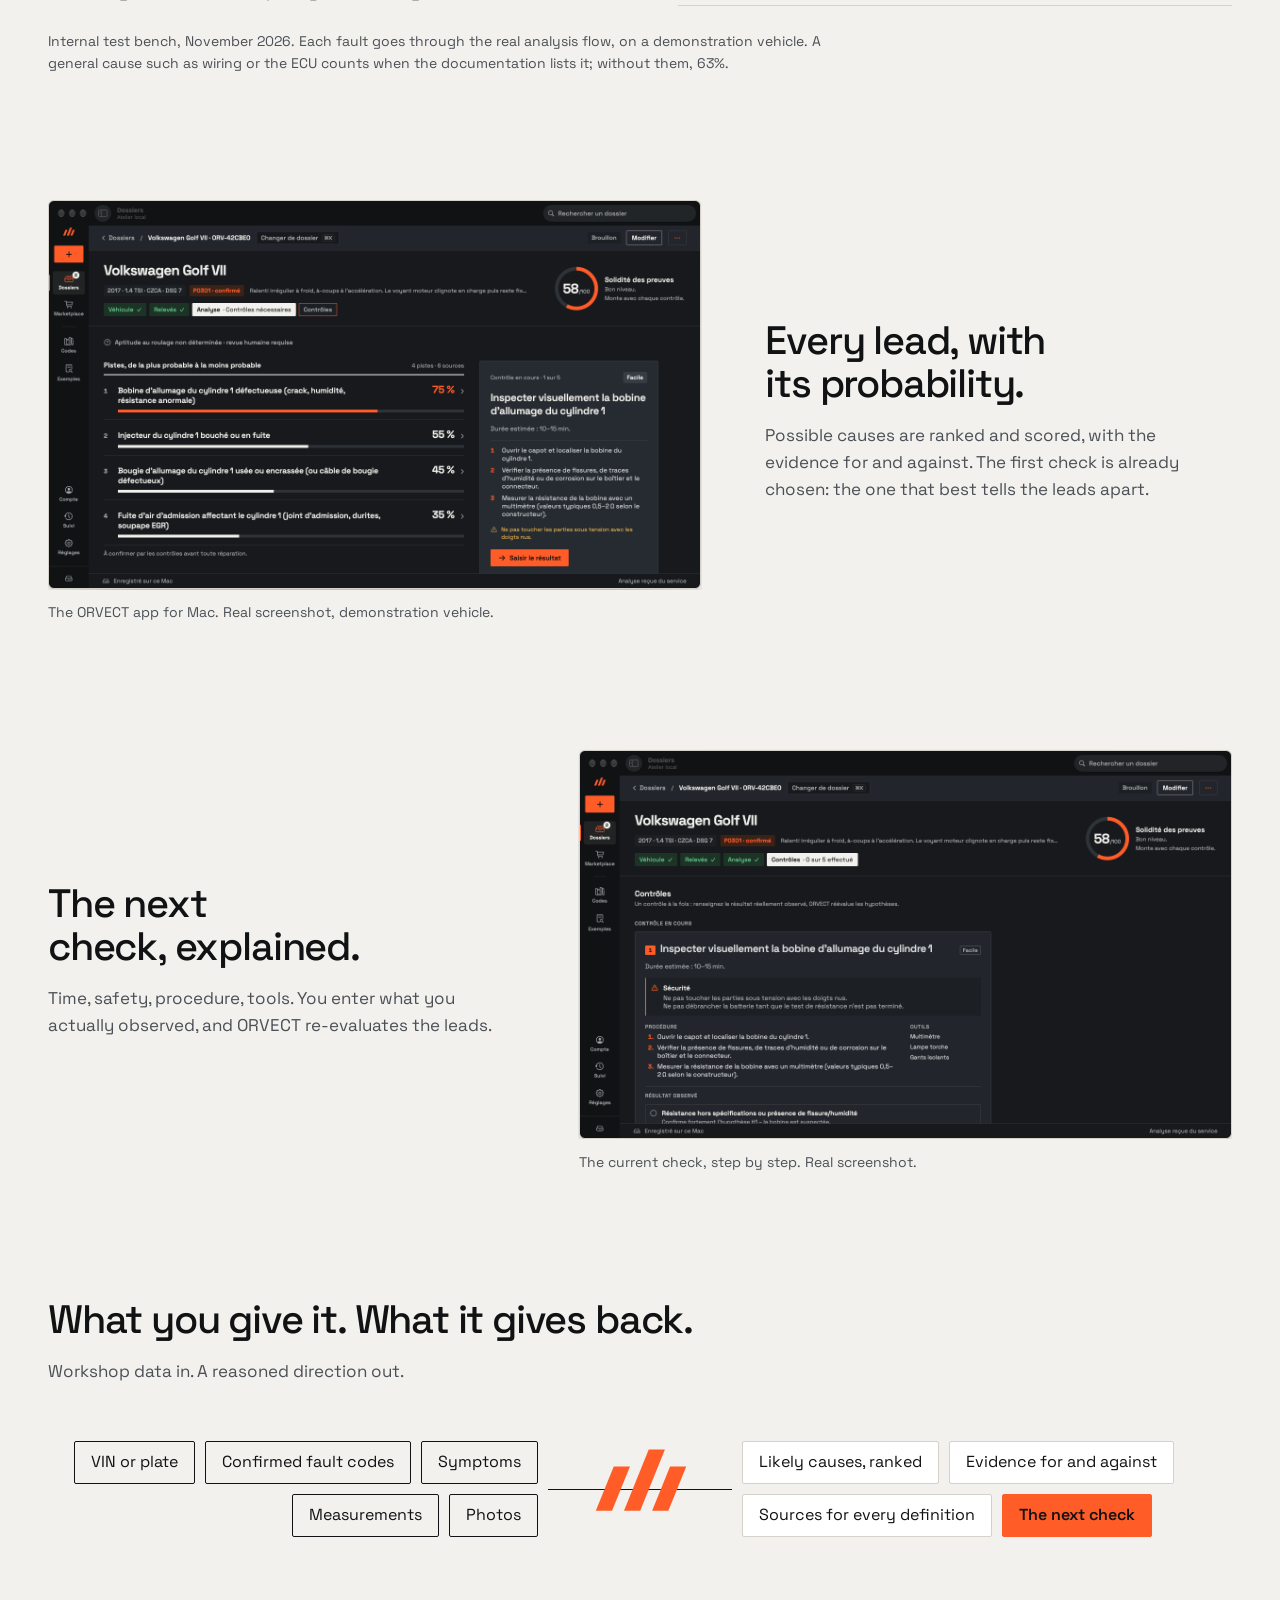
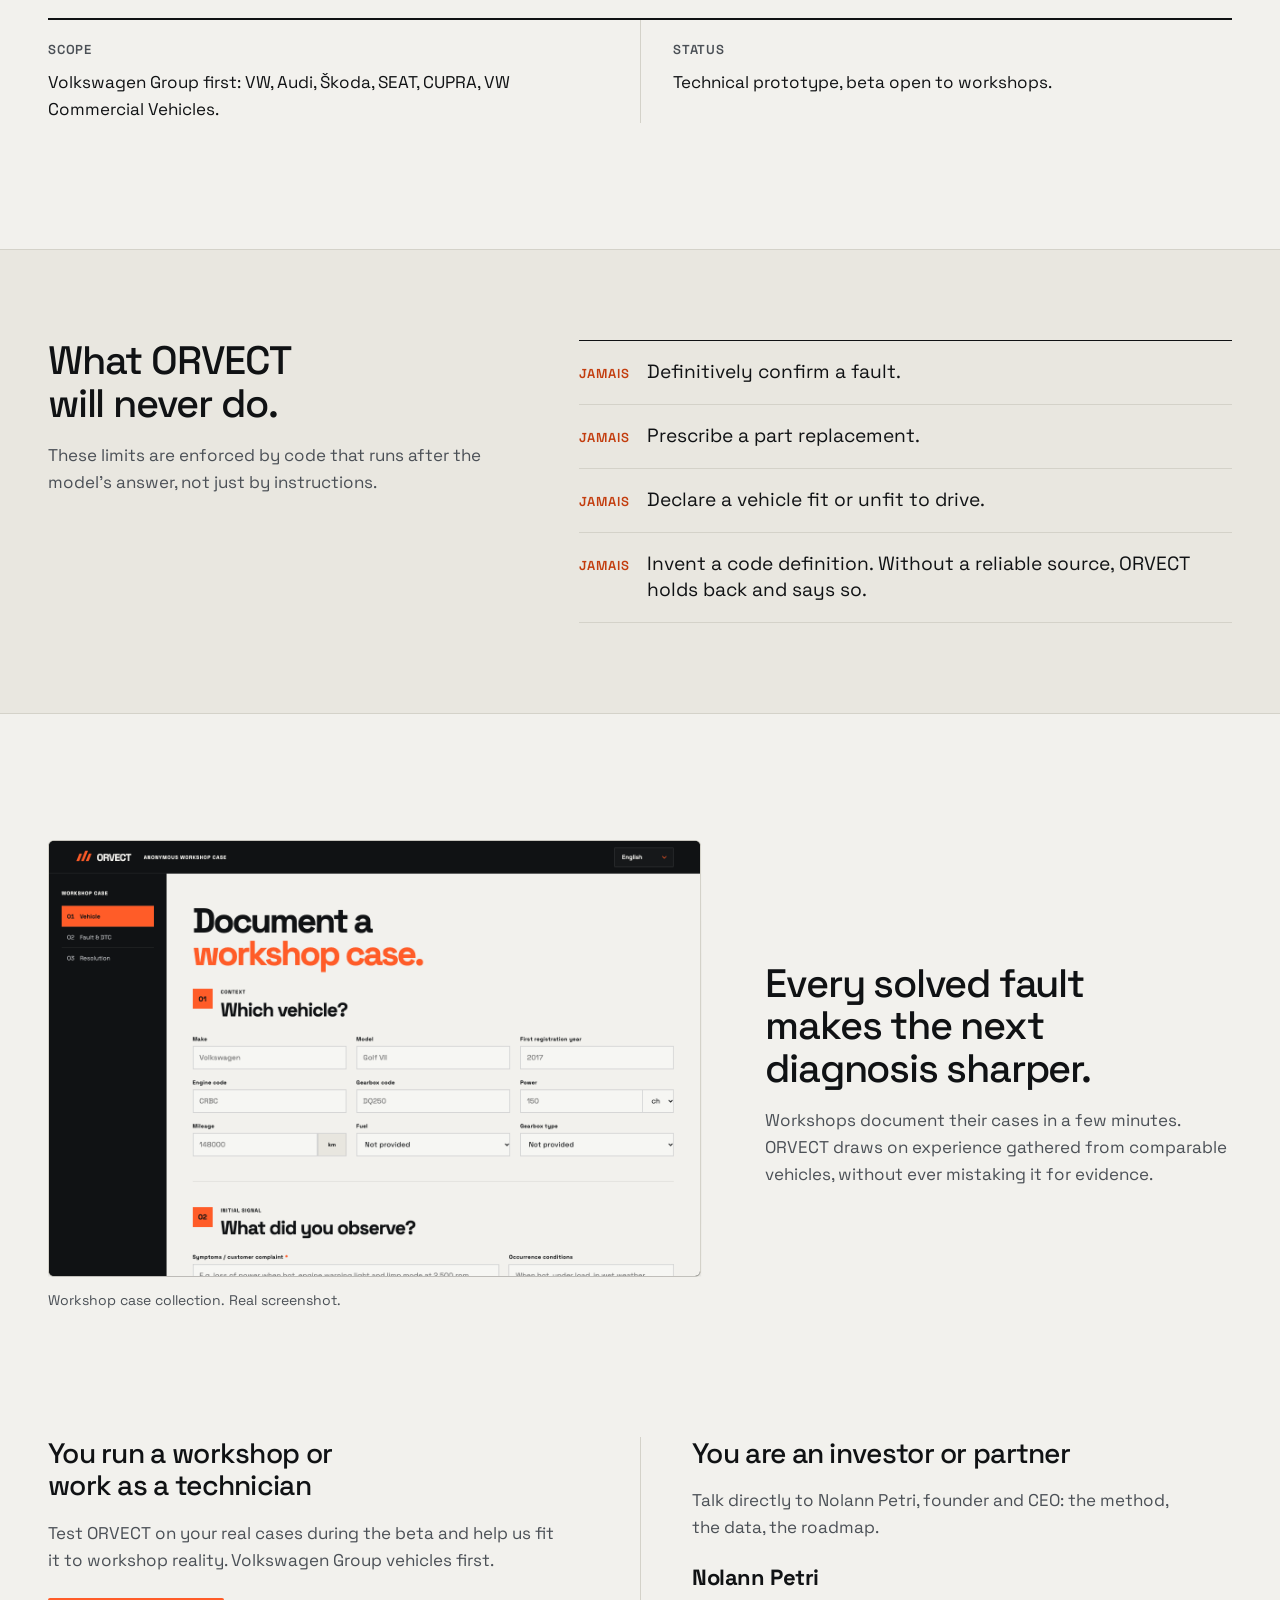
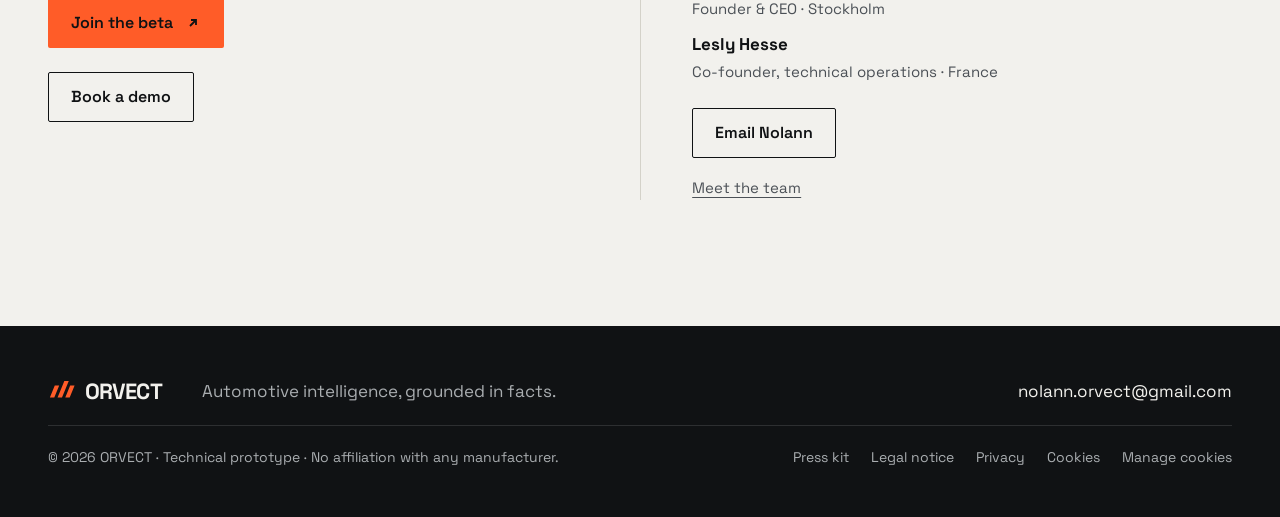
==== commit fcc81c0b: "Landing: Mac captures from the redesigned app (leads beside the current check, evidence ring) Co-Aut" ====
--- a/index.html
+++ b/index.html
@@ -104,7 +104,7 @@
 
   <section class="cases wrap" aria-labelledby="mac-title">
     <figure class="shot" data-reveal>
-      <div class="shot-frame"><img src="v2/assets/mac-analyse-fr.png" width="2760" height="1640" loading="lazy" alt="App ORVECT pour Mac : analyse d’un raté au cylindre 1 sur une Golf VII 1.4 TSI. Quatre hypothèses classées avec leur probabilité, de la bobine d’allumage à 75 % à une fuite d’air à 35 %, et le premier contrôle proposé."></div>
+      <div class="shot-frame"><img src="v2/assets/mac-analyse-fr.png?v=2" width="2760" height="1640" loading="lazy" alt="App ORVECT pour Mac : analyse d’un raté au cylindre 1 sur une Golf VII 1.4 TSI. Quatre hypothèses classées avec leur probabilité, de la bobine d’allumage à 75 % à une fuite d’air à 35 %, et le premier contrôle proposé."></div>
       <figcaption>L’app ORVECT pour Mac. Capture réelle, véhicule de démonstration.</figcaption>
     </figure>
     <div class="section-head">
@@ -115,7 +115,7 @@
 
   <section class="cases cases-flip wrap" aria-labelledby="check-title">
     <figure class="shot" data-reveal>
-      <div class="shot-frame"><img src="v2/assets/mac-controle-fr.png" width="2760" height="1640" loading="lazy" alt="Étape Contrôles de l’app ORVECT pour Mac : inspecter visuellement la bobine d’allumage du cylindre 1, avec la durée estimée, les consignes de sécurité, la procédure et les outils."></div>
+      <div class="shot-frame"><img src="v2/assets/mac-controle-fr.png?v=2" width="2760" height="1640" loading="lazy" alt="Étape Contrôles de l’app ORVECT pour Mac : inspecter visuellement la bobine d’allumage du cylindre 1, avec la durée estimée, les consignes de sécurité, la procédure et les outils."></div>
       <figcaption>Le contrôle en cours, pas à pas. Capture réelle.</figcaption>
     </figure>
     <div class="section-head">
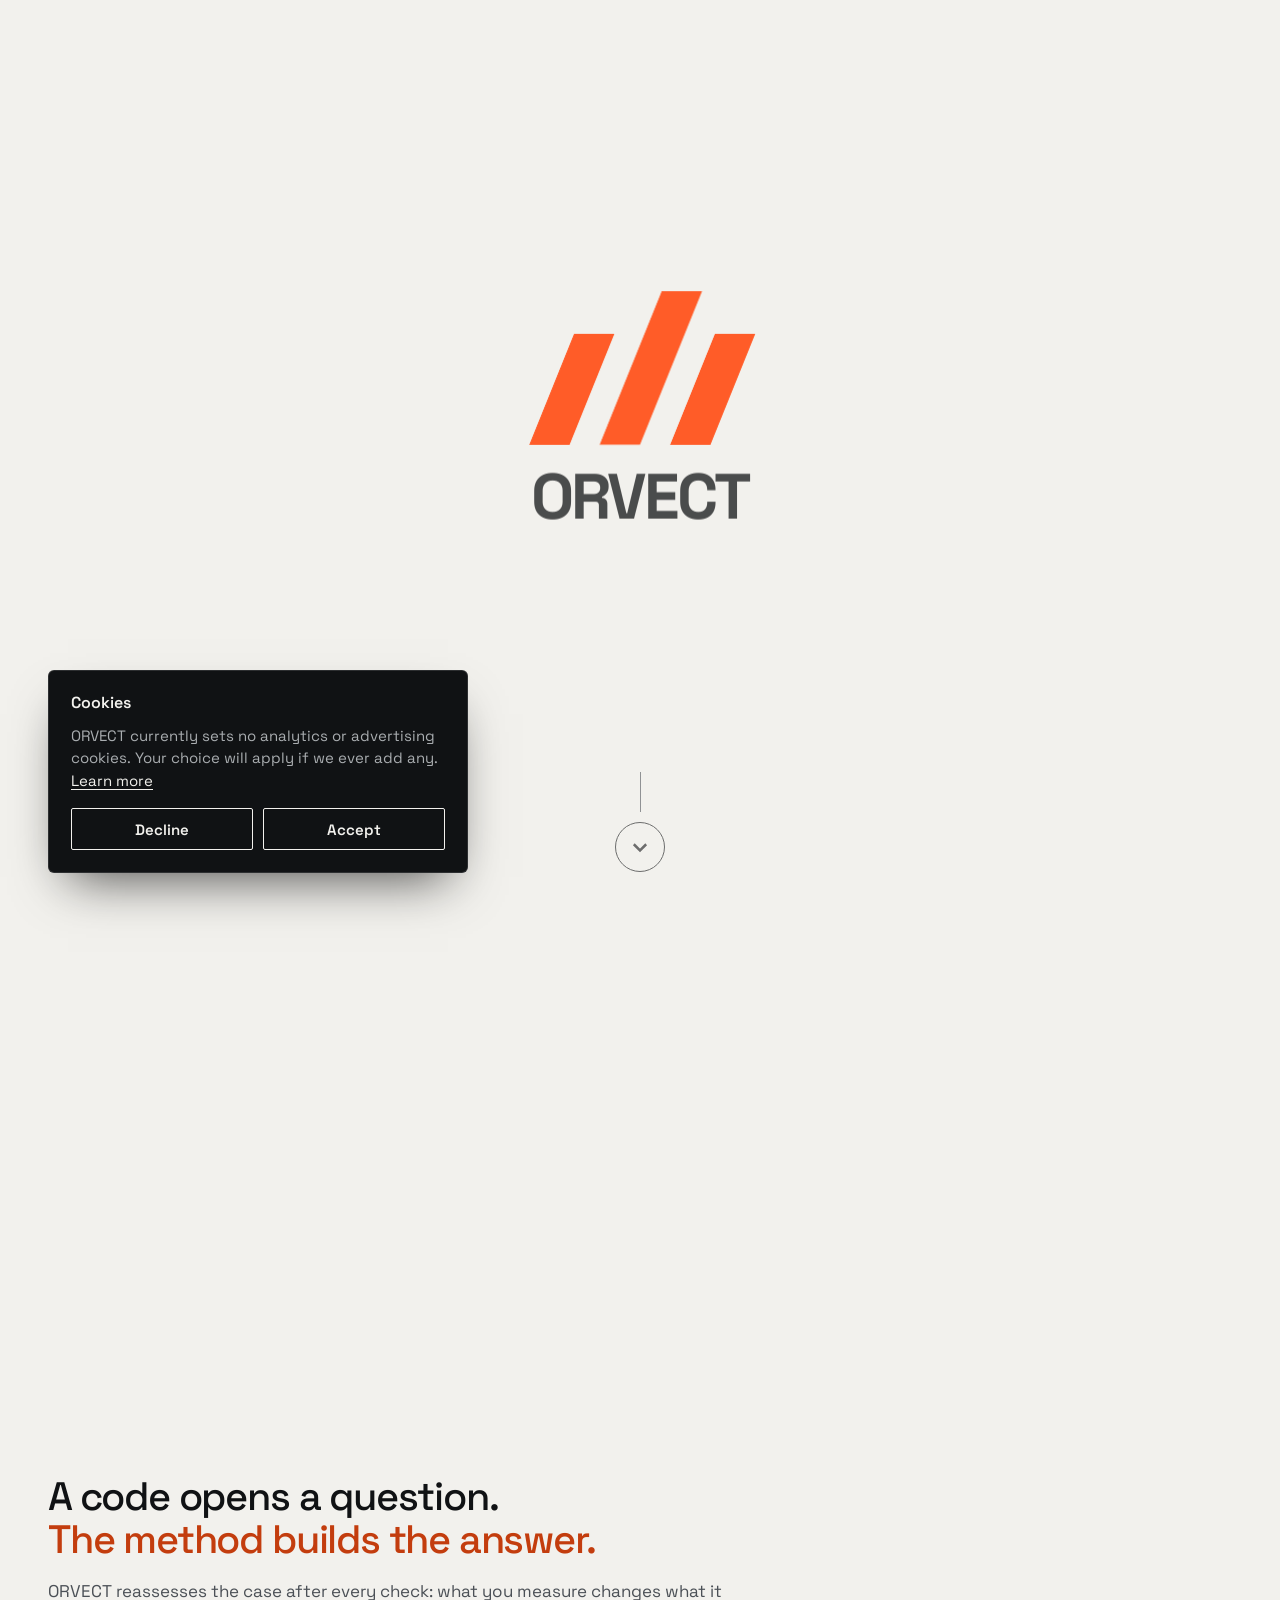
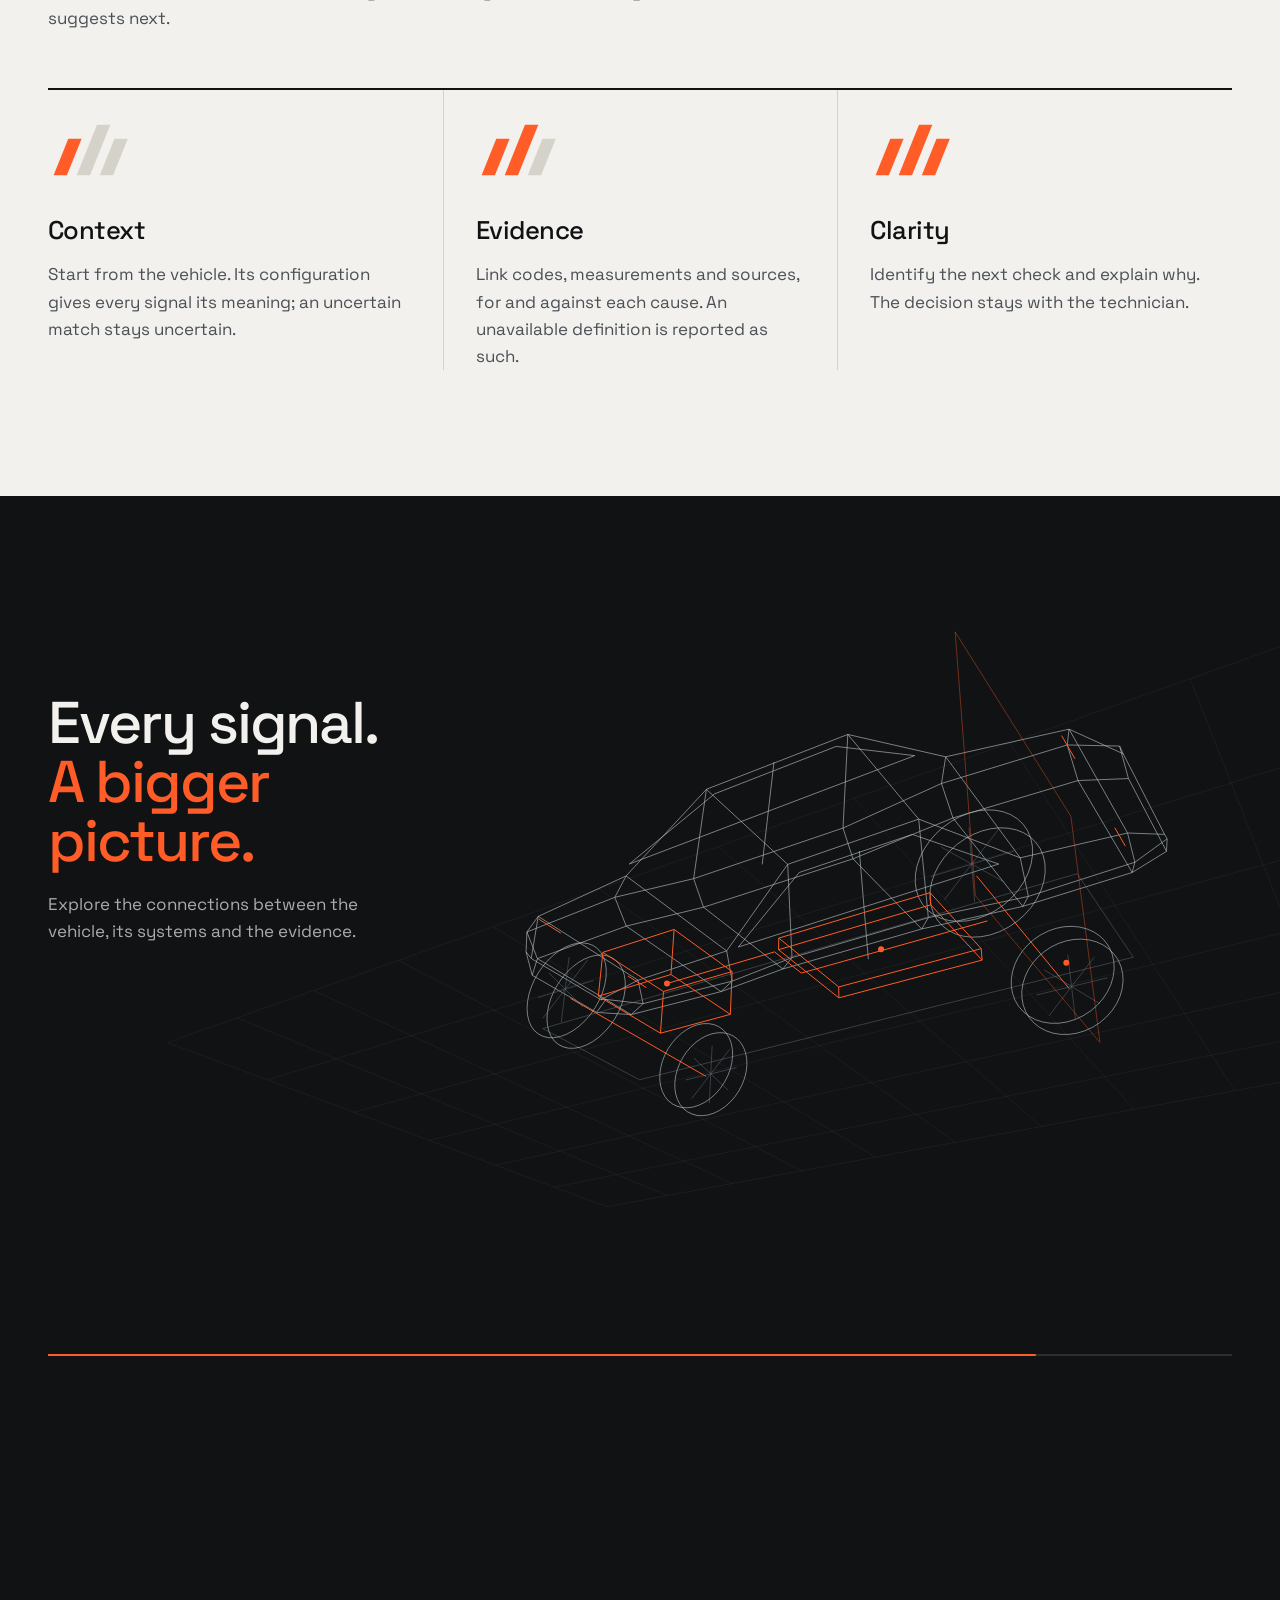
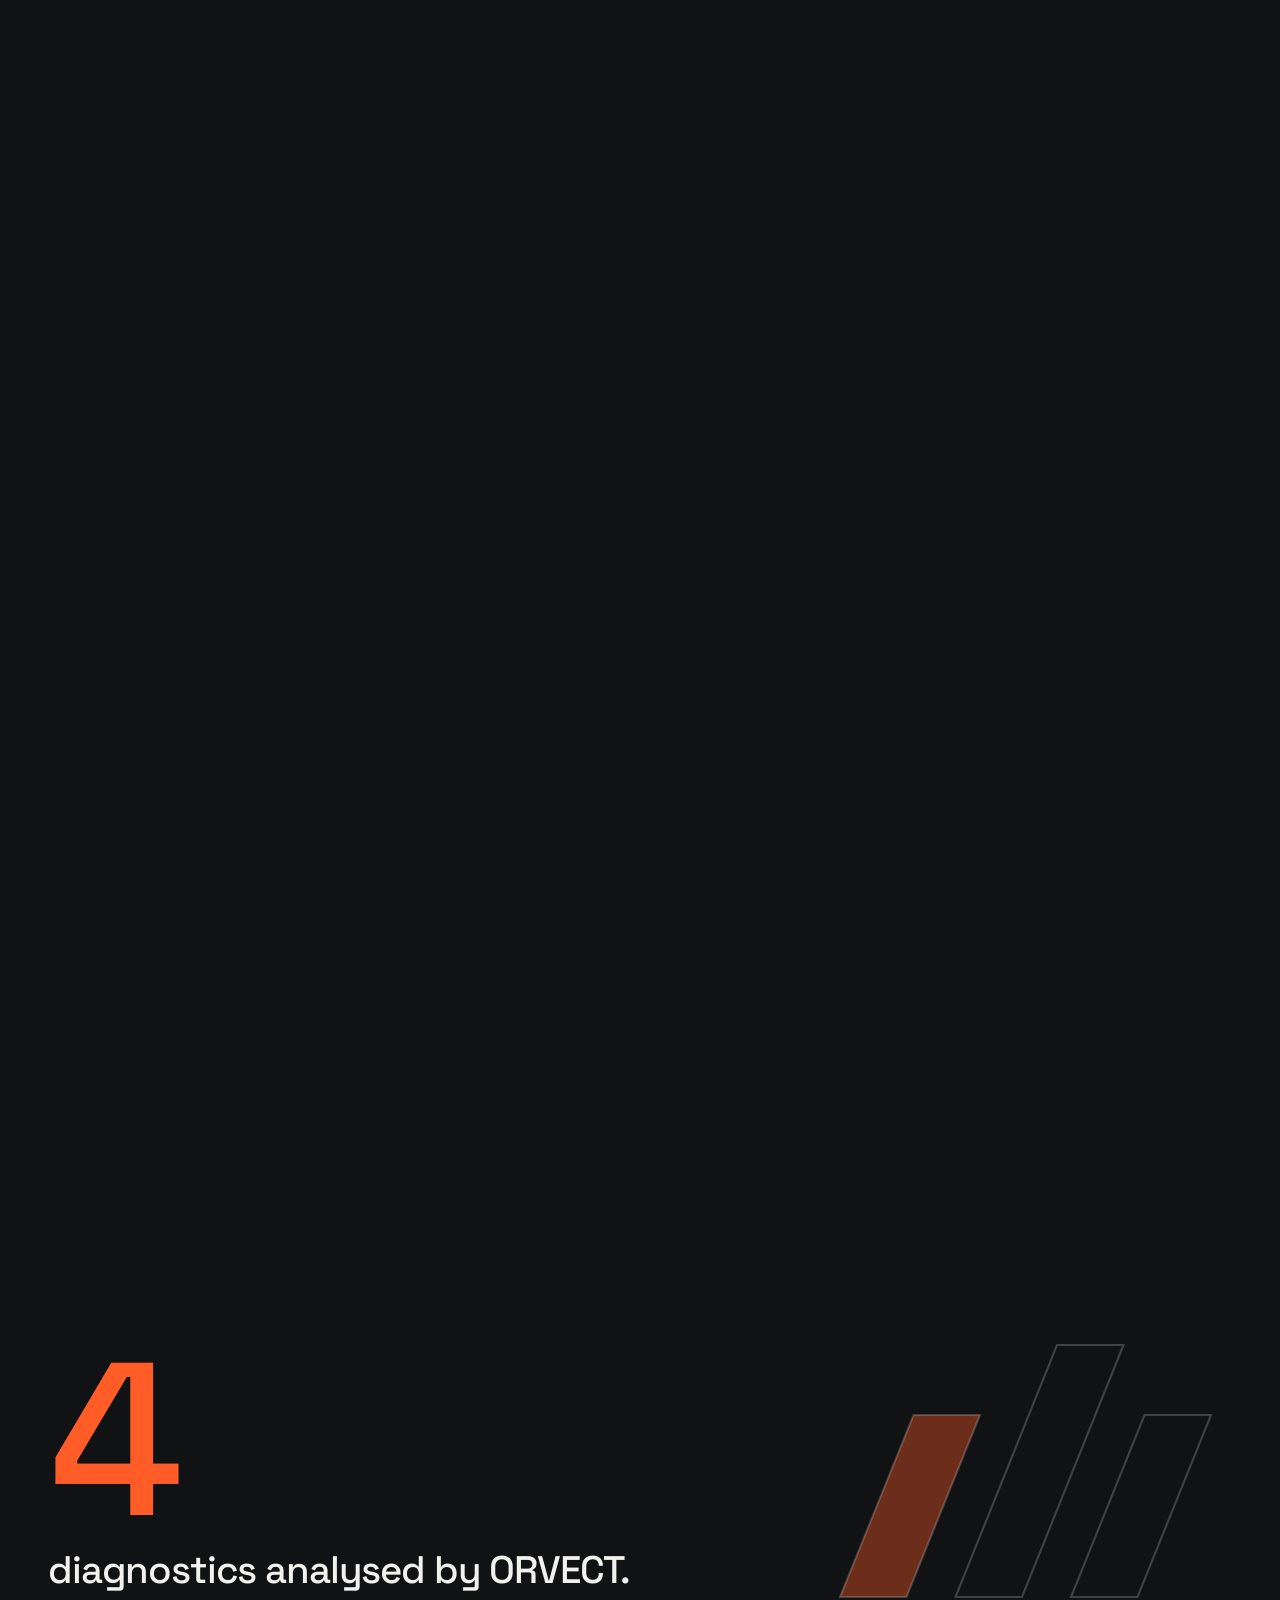
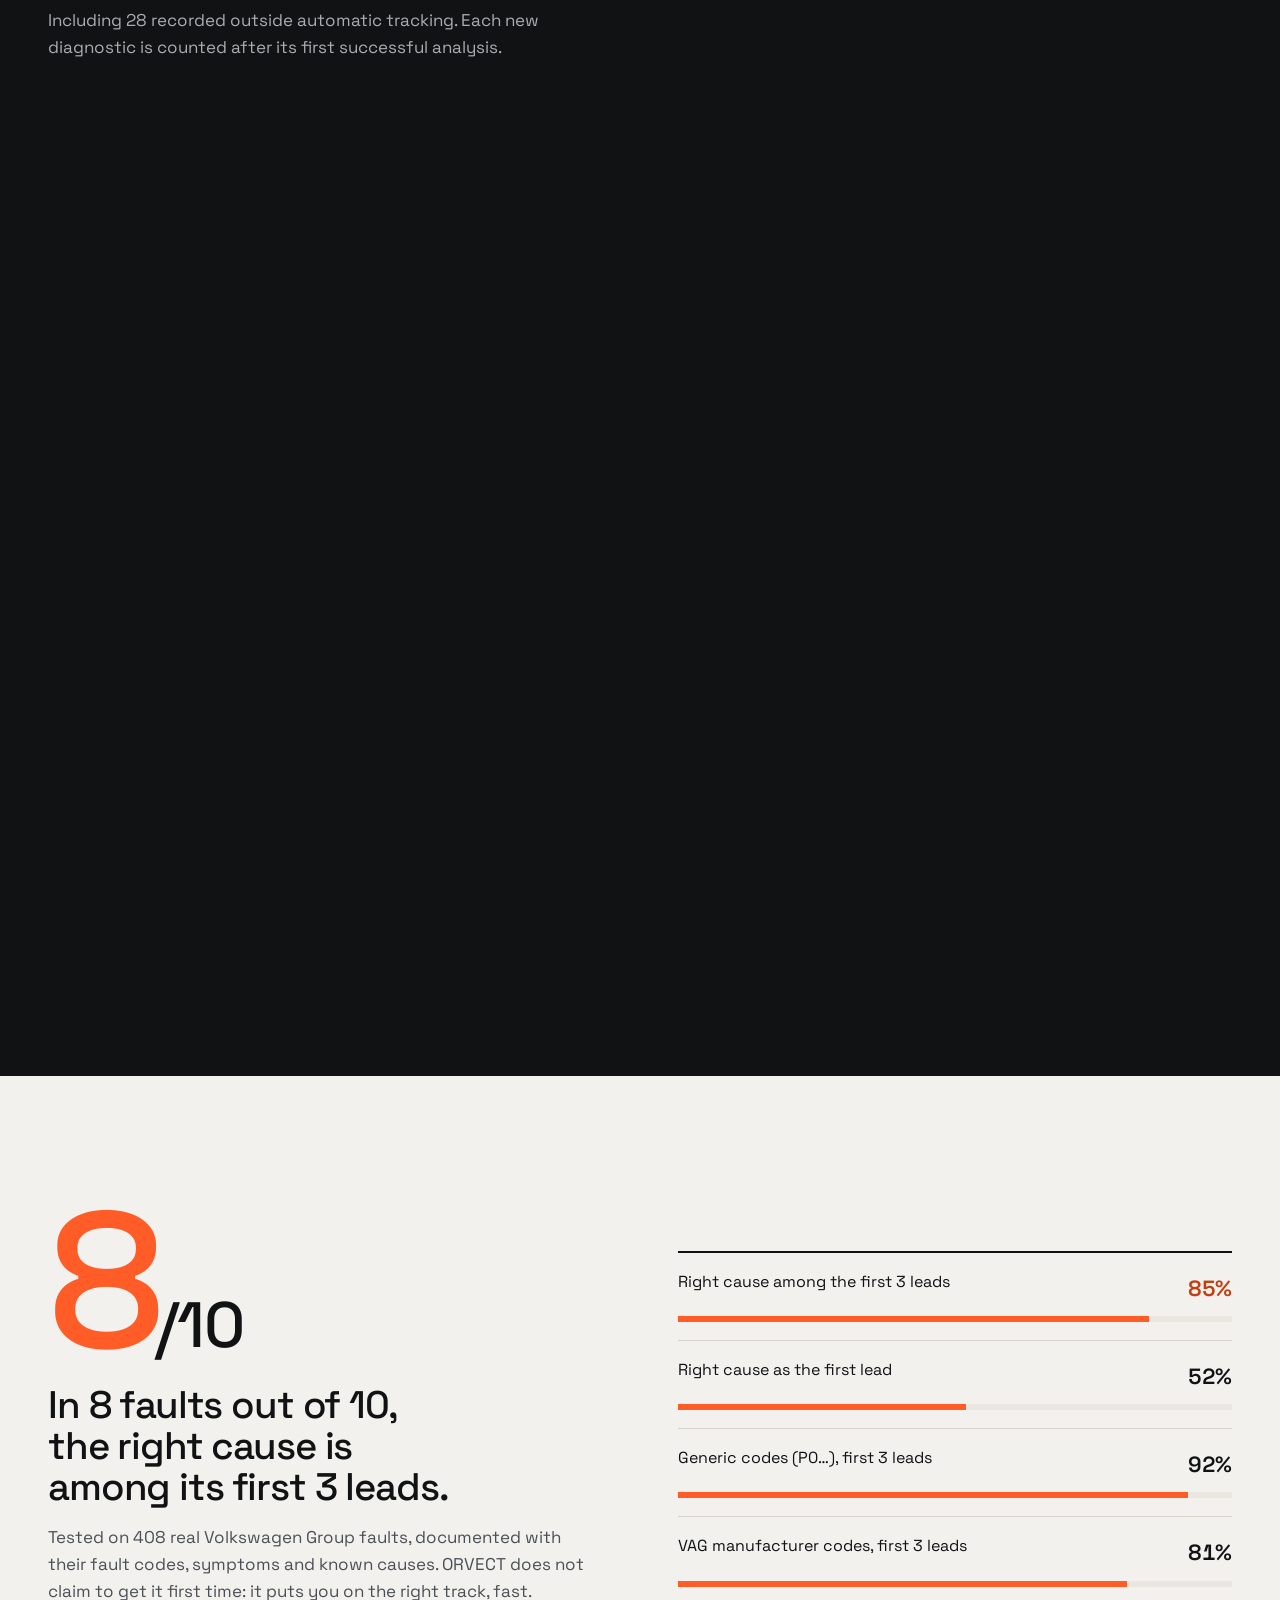
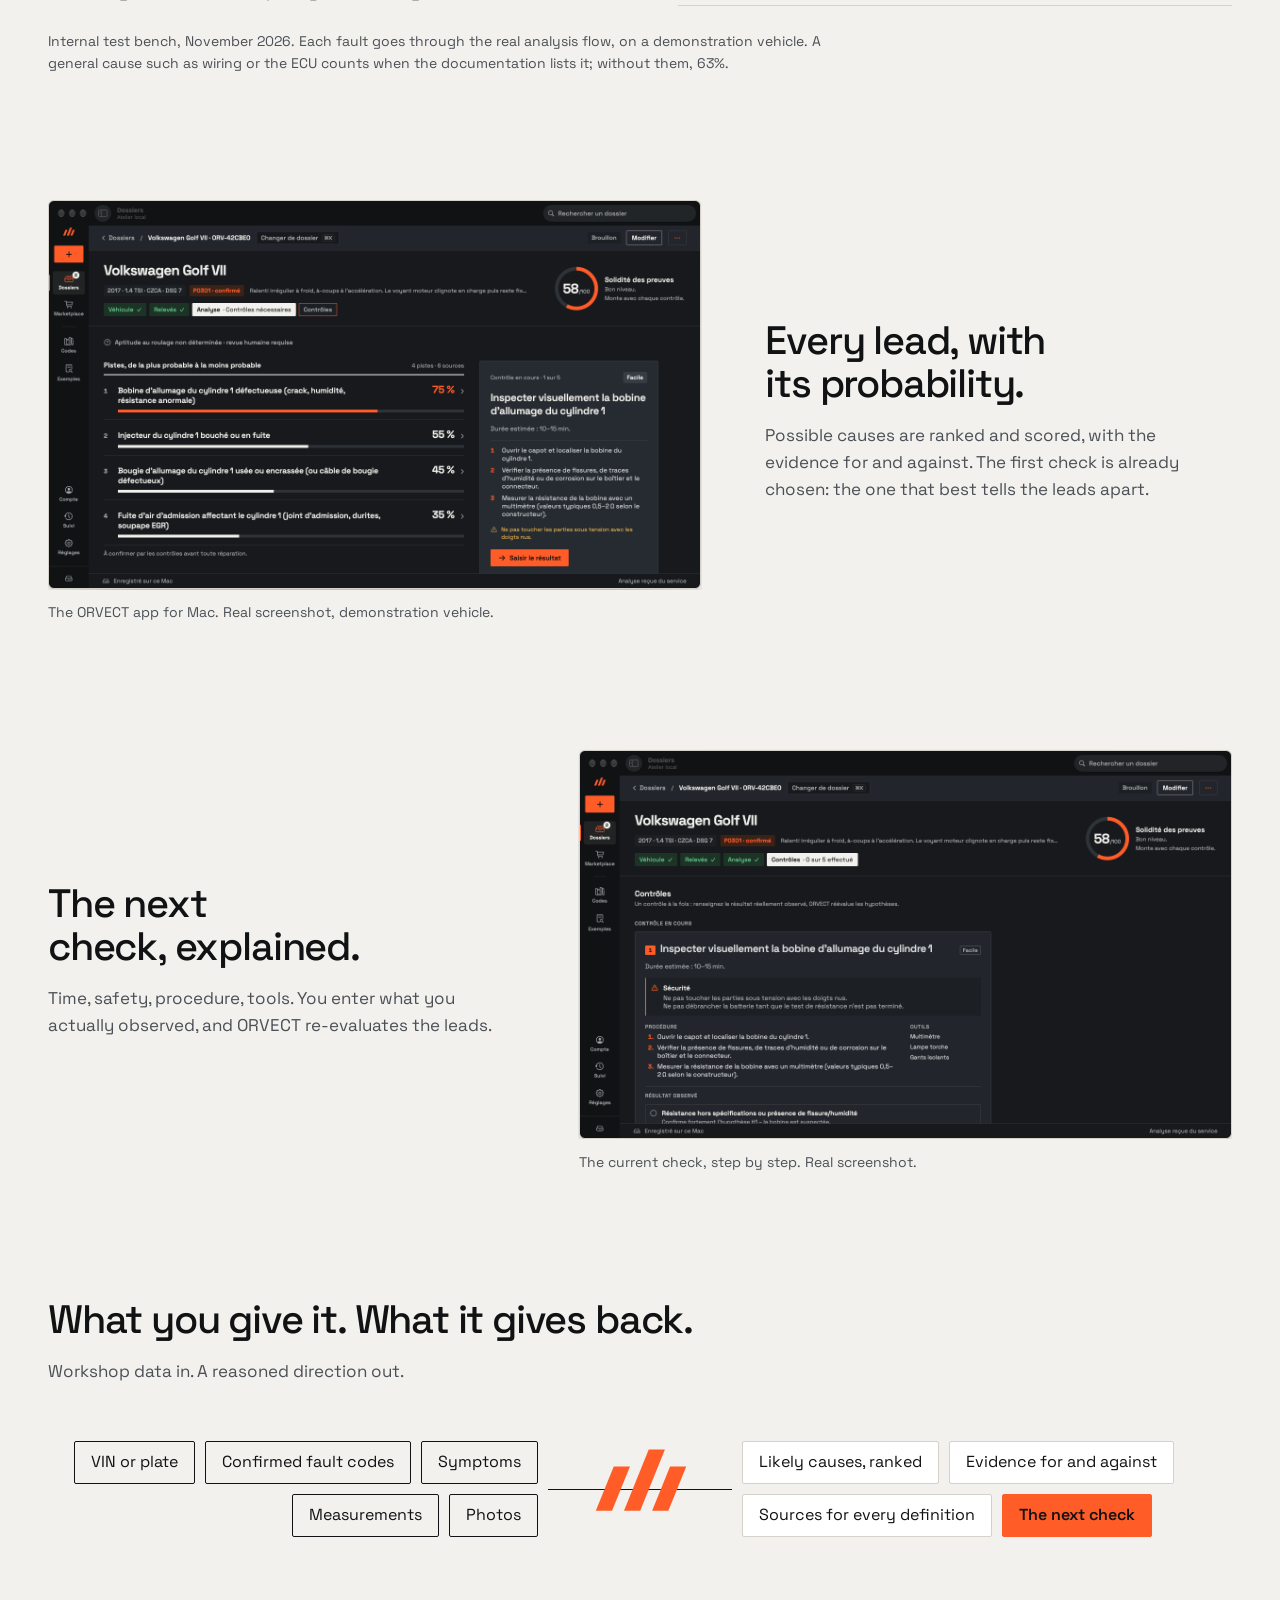
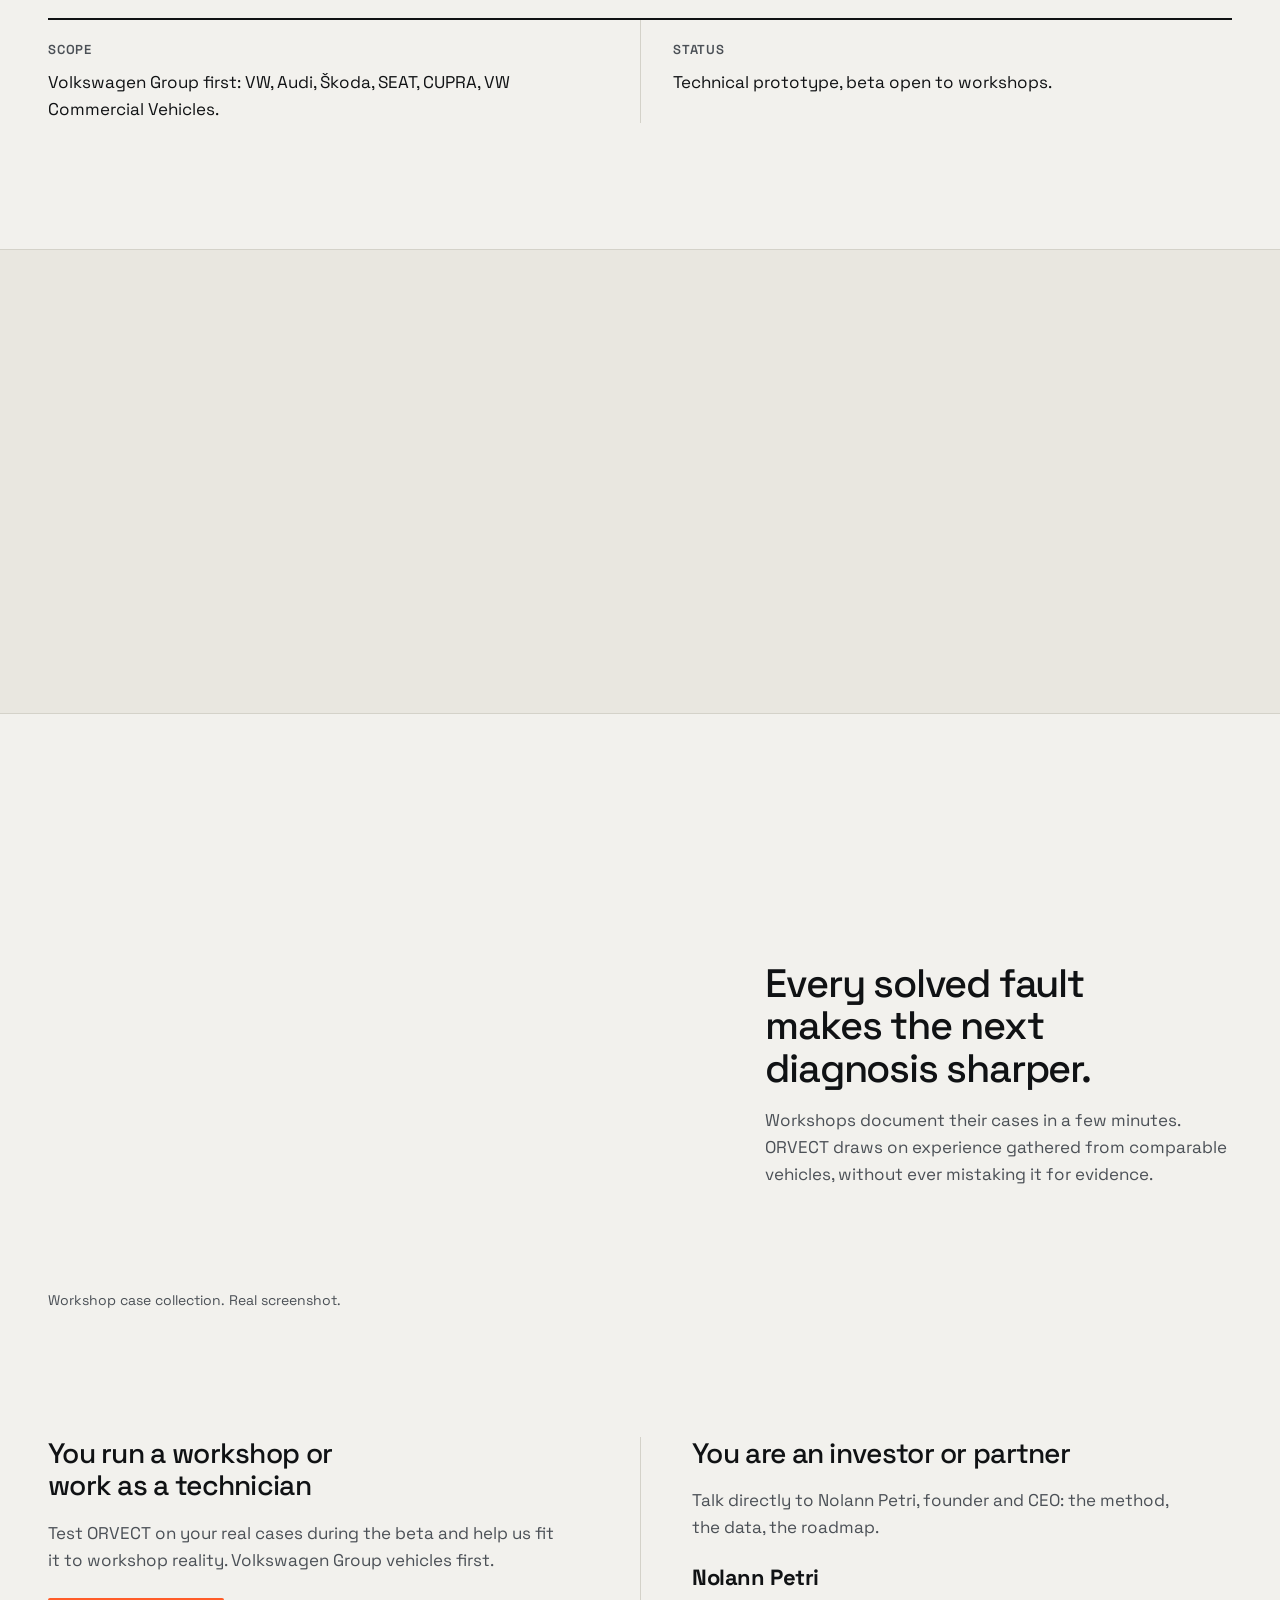
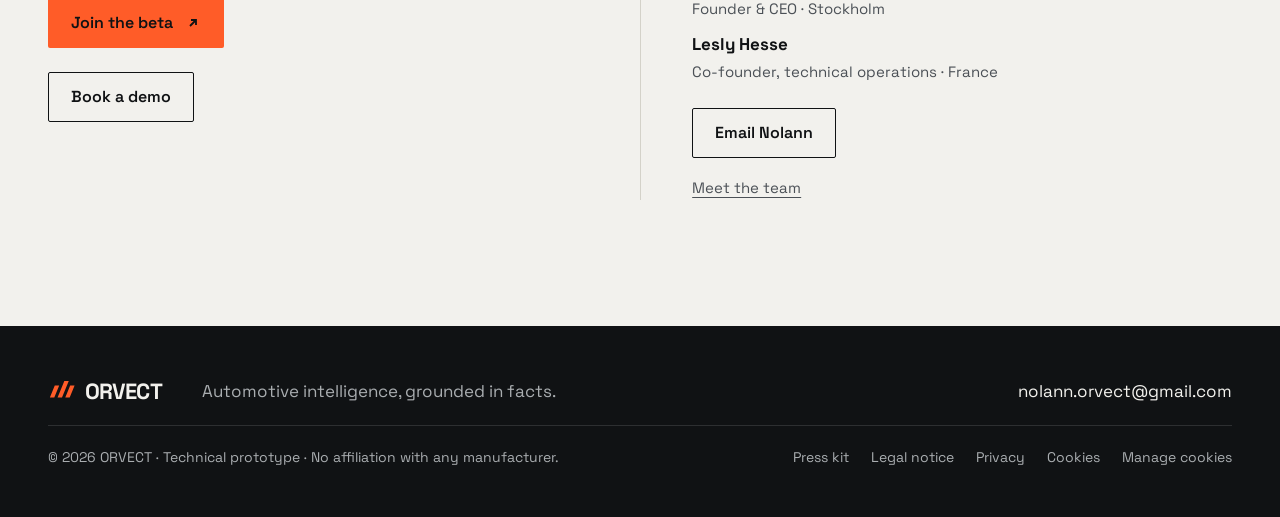
==== commit fa904de7: "Pricing: list what each plan includes, with the price per diagnostic Co-Authored-By: Claude Opus 5.5" ====
--- a/index.html
+++ b/index.html
@@ -9,7 +9,7 @@
 <link rel="icon" href="favicon.ico" sizes="48x48"><link rel="icon" href="favicon.svg" type="image/svg+xml"><link rel="icon" href="icon-192.png" type="image/png" sizes="192x192"><link rel="apple-touch-icon" href="apple-touch-icon.png"><link rel="manifest" href="site.webmanifest">
 <link rel="preload" href="v1/assets/SpaceGrotesk.ttf" as="font" type="font/ttf" crossorigin>
 <link rel="stylesheet" href="v2/site.css?v=16"><link rel="stylesheet" href="v2/a.css?v=16">
-<script src="v2/i18n.js?v=12" defer></script><script src="v2/v2.js?v=16" defer></script><script src="v2/vehicle.js?v=1" defer></script>
+<script src="v2/i18n.js?v=13" defer></script><script src="v2/v2.js?v=16" defer></script><script src="v2/vehicle.js?v=1" defer></script>
 <script type="application/ld+json">{"@context":"https://schema.org","@graph":[{"@type":"Organization","@id":"https://orvect.fr/#org","name":"ORVECT","url":"https://orvect.fr/","logo":"https://orvect.fr/logo.png","founder":{"@type":"Person","@id":"https://orvect.fr/vision.html#nolann-petri","name":"Nolann Petri","image":"https://orvect.fr/v2/assets/nolann-petri-fondateur-orvect.jpg"}},{"@type":"WebSite","name":"ORVECT","url":"https://orvect.fr/","publisher":{"@id":"https://orvect.fr/#org"},"@id":"https://orvect.fr/#website","alternateName":["Orvect","ORVECT diagnostic automobile"],"inLanguage":"fr"},{"@type":"ItemList","@id":"https://orvect.fr/#navigation","name":"Navigation principale","itemListElement":[{"@type":"SiteNavigationElement","position":1,"name":"L’approche","url":"https://orvect.fr/approche.html"},{"@type":"SiteNavigationElement","position":2,"name":"Le prototype","url":"https://orvect.fr/prototype.html"},{"@type":"SiteNavigationElement","position":3,"name":"La vision","url":"https://orvect.fr/vision.html"},{"@type":"SiteNavigationElement","position":4,"name":"Rejoindre la bêta","url":"https://orvect.fr/beta.html"}]}]}</script>
 </head>
 <body>
